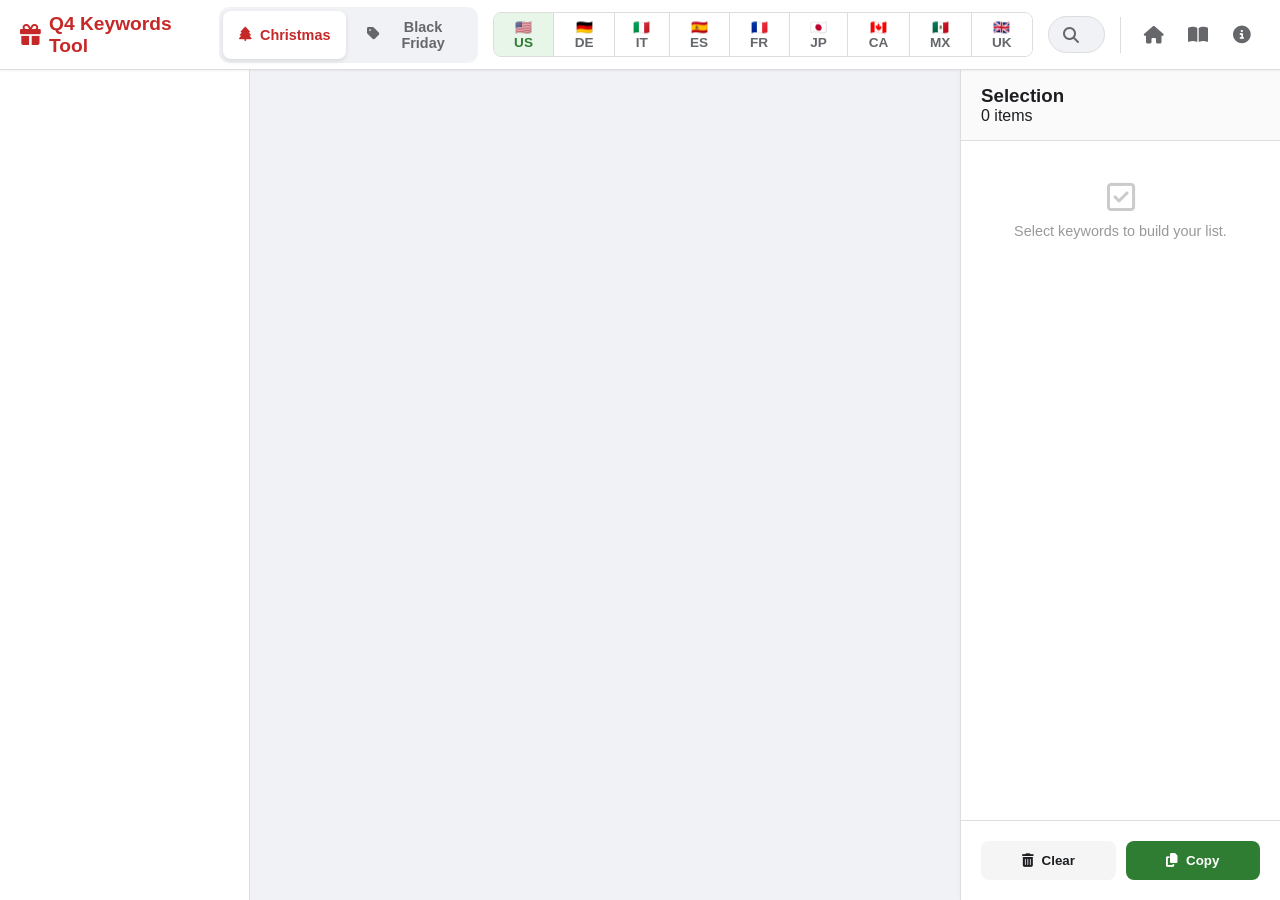
==== index.html @ 813ac572 "Update index.html" ====
<!DOCTYPE html>
<html lang="zh-CN">
<head>
    <meta charset="UTF-8">
    <meta name="viewport" content="width=device-width, initial-scale=1.0">
    <title>Q4 Seasonal Keywords Tool</title>
    <link rel="stylesheet" href="https://cdnjs.cloudflare.com/ajax/libs/font-awesome/6.4.0/css/all.min.css">
    <style>
        :root {
            /* Christmas Theme */
            --primary: #c62828; 
            --secondary: #2e7d32;
            --bg-body: #f0f2f5;
            --bg-white: #ffffff;
            --text-dark: #1c1e21;
            --text-gray: #65676b;
            --border: #ddd;
            --sidebar-width: 250px;
            --selection-width: 320px;
        }

        /* Black Friday Theme */
        body.theme-bfcm {
            --primary: #212121;
            --secondary: #673ab7;
        }

        * { box-sizing: border-box; margin: 0; padding: 0; }

        body {
            font-family: -apple-system, BlinkMacSystemFont, "Segoe UI", Roboto, Helvetica, Arial, sans-serif;
            background-color: var(--bg-body);
            color: var(--text-dark);
            height: 100vh;
            display: flex;
            flex-direction: column;
            overflow: hidden;
            transition: background-color 0.3s;
        }

        /* --- Header --- */
        header {
            background-color: var(--bg-white);
            height: 70px;
            display: flex;
            align-items: center;
            padding: 0 20px;
            border-bottom: 1px solid var(--border);
            flex-shrink: 0;
            z-index: 20;
            gap: 15px;
            box-shadow: 0 1px 3px rgba(0,0,0,0.05);
        }

        /* 1. Brand / Tool Name */
        .brand {
            font-size: 1.2rem;
            font-weight: 800;
            color: var(--primary);
            display: flex;
            align-items: center;
            gap: 8px;
            min-width: 180px;
            text-decoration: none;
        }
        .brand i { font-size: 1.3rem; }

        /* 2. Topic Switcher */
        .topic-switch { display: flex; background: #f0f2f5; padding: 4px; border-radius: 10px; gap: 5px; }
        .topic-btn {
            padding: 8px 16px; border: none; border-radius: 8px; cursor: pointer; font-weight: 700; font-size: 0.9rem;
            background: transparent; color: var(--text-gray); transition: all 0.2s; display: flex; align-items: center; gap: 8px;
        }
        .topic-btn:hover { background: #e4e6eb; }
        .topic-btn.active { background: white; color: var(--text-dark); box-shadow: 0 2px 5px rgba(0,0,0,0.1); }
        .topic-btn.active.xmas { color: #c62828; }
        .topic-btn.active.bfcm { color: #212121; }

        /* 3. Country Switcher */
       .country-switch {
    display: flex;
    border: 1px solid var(--border);
    border-radius: 8px;
    /* overflow: hidden;  <-- 删掉这一行，让提示框能显示出来 */
}

.country-btn {
    padding: 6px 12px;
    border: none;
    cursor: pointer;
    font-weight: 600;
    font-size: 0.85rem;
    background: white;
    color: var(--text-gray);
    border-right: 1px solid var(--border);
    transition: all 0.2s;
    position: relative; /* 确保 z-index 生效 */
}

/* 新增：手动给第一个和最后一个按钮加圆角，替代原来的 overflow: hidden 效果 */
.country-btn:first-child {
    border-top-left-radius: 7px;
    border-bottom-left-radius: 7px;
}

.country-btn:last-child {
    border-right: none;
    border-top-right-radius: 7px;
    border-bottom-right-radius: 7px;
}

.country-btn:hover { background: #f9f9f9; z-index: 1; /* 悬浮时层级提高，防止边框被遮挡 */ }

.country-btn.active {
    background: #e8f5e9;
    color: var(--secondary);
    font-weight: bold;
}


        /* --- 新增：侧边栏总数统计样式 --- */
.sidebar-stats {
    padding: 15px 20px;
    border-bottom: 1px solid var(--border);
    margin-bottom: 10px;
    background: linear-gradient(to right, var(--bg-white), #fafafa);
}

.stats-label {
    font-size: 0.75rem;
    color: var(--text-gray);
    text-transform: uppercase;
    letter-spacing: 1px;
    font-weight: 600;
    margin-bottom: 4px;
}

.stats-number {
    font-size: 1.6rem;
    font-weight: 800;
    color: var(--text-dark); /* 跟随主题变色 */
    display: flex;
    align-items: baseline;
    gap: 8px;
}

.stats-number small {
    font-size: 0.9rem;
    font-weight: 400;
    color: var(--text-gray);
}

        body.theme-bfcm .country-btn.active { background: #ede7f6; }

        /* 4. Search */
        .search-container { flex: 1; max-width: 400px; position: relative; margin-left: auto; }
        .search-input {
            width: 100%; padding: 10px 15px 10px 40px; border-radius: 20px; border: 1px solid var(--border);
            background: #f0f2f5; outline: none; transition: all 0.2s;
        }
        .search-input:focus { background: #fff; border-color: var(--secondary); box-shadow: 0 0 0 2px rgba(0,0,0, 0.05); }
        .search-icon { position: absolute; left: 15px; top: 50%; transform: translateY(-50%); color: var(--text-gray); }

        /* 5. Header Actions Group (Home, Help, About) */
        .header-actions {
            display: flex;
            align-items: center;
            gap: 8px;
            border-left: 1px solid var(--border);
            padding-left: 15px;
        }

        .action-btn {
            background: none; border: none; cursor: pointer; color: var(--text-gray);
            width: 36px; height: 36px; border-radius: 50%;
            display: flex; align-items: center; justify-content: center;
            transition: all 0.2s; text-decoration: none; font-size: 1.1rem;
        }
        .action-btn:hover { background: #f0f2f5; color: var(--text-dark); }
        .action-btn:active { transform: scale(0.95); }

        /* Tooltips for actions */
        .action-btn[title]:hover::after {
            content: attr(title); position: absolute; top: 100%; transform: translateY(5px);
            background: #333; color: #fff; padding: 4px 8px; font-size: 0.75rem;
            border-radius: 4px; white-space: nowrap; z-index: 100;
        }

        /* --- Layout --- */
        .layout { display: flex; flex: 1; overflow: hidden; }

        /* Sidebar */
        .sidebar { width: var(--sidebar-width); background: var(--bg-white); border-right: 1px solid var(--border); overflow-y: auto; flex-shrink: 0; padding: 10px 0; }
        .nav-item { padding: 12px 20px; cursor: pointer; display: flex; align-items: center; justify-content: space-between; color: var(--text-gray); font-size: 0.9rem; border-left: 4px solid transparent; }
        .nav-content { display: flex; align-items: center; gap: 12px; }
        .nav-count { font-size: 0.75rem; background: #eee; padding: 2px 8px; border-radius: 10px; color: #666; }
        .nav-item:hover { background-color: #f5f5f5; color: var(--text-dark); }
        .nav-item.active { background-color: #ffebee; color: #c62828; border-left-color: #c62828; font-weight: 600; }
        .nav-item.active .nav-count { background: #ffcdd2; color: #c62828; }
        body.theme-bfcm .nav-item.active { background-color: #ede7f6; color: #673ab7; border-left-color: #673ab7; }
        body.theme-bfcm .nav-item.active .nav-count { background: #d1c4e9; color: #673ab7; }
        .nav-content i { width: 20px; text-align: center; }

        /* Content */
        .content { flex: 1; overflow-y: auto; padding: 25px; scroll-behavior: smooth; }
        .category-section { margin-bottom: 40px; }
        .category-header { display: flex; justify-content: space-between; align-items: center; margin-bottom: 15px; padding-bottom: 10px; border-bottom: 2px solid #e0e0e0; }
        .category-title { font-size: 1.4rem; color: var(--text-dark); display: flex; align-items: center; gap: 12px; }
        .cat-count-badge { font-size: 0.9rem; color: var(--text-gray); font-weight: normal; }
        .btn-copy-list {
            background-color: white; border: 1px solid var(--border); color: var(--text-dark);
            padding: 6px 12px; border-radius: 6px; cursor: pointer; font-size: 0.85rem;
            display: flex; align-items: center; gap: 6px; transition: all 0.2s;
        }
        .btn-copy-list:hover { background-color: var(--text-dark); color: white; }
        .keywords-grid { display: grid; grid-template-columns: repeat(auto-fill, minmax(260px, 1fr)); gap: 12px; }

        /* Chips */
        .keyword-chip {
            background: white; border: 1px solid var(--border); border-radius: 8px;
            padding: 12px 14px; cursor: pointer; transition: all 0.15s;
            display: flex; align-items: center; justify-content: space-between;
            user-select: none; position: relative; min-height: 50px;
        }
        .keyword-chip:hover { border-color: #999; box-shadow: 0 2px 5px rgba(0,0,0,0.05); transform: translateY(-1px); }
        .keyword-chip.selected { background-color: #e8f5e9; border-color: var(--secondary); }
        body.theme-bfcm .keyword-chip.selected { background-color: #ede7f6; }
        .chip-text-group { display: flex; flex-direction: column; line-height: 1.2; }
        .chip-main { font-size: 0.95rem; color: var(--text-dark); font-weight: 500; }
        .keyword-chip.selected .chip-main { color: var(--secondary); }
        .chip-sub { font-size: 0.75rem; color: #888; margin-top: 2px; }
        .keyword-chip i { font-size: 0.8rem; color: #ccc; flex-shrink: 0; margin-left: 10px;}
        .keyword-chip.selected i { color: var(--secondary); }

        /* Right Panel */
        .selection-panel {
            width: var(--selection-width); background: var(--bg-white); border-left: 1px solid var(--border);
            display: flex; flex-direction: column; z-index: 15; box-shadow: -2px 0 5px rgba(0,0,0,0.02);
            transition: transform 0.3s ease;
        }
        .panel-header { padding: 15px 20px; border-bottom: 1px solid var(--border); background: #fafafa; }
        .selected-list { flex: 1; overflow-y: auto; padding: 10px; list-style: none; }
        .selected-item {
            display: flex; justify-content: space-between; align-items: center;
            padding: 10px 15px; border-bottom: 1px solid #f0f0f0; font-size: 0.9rem;
            animation: fadeIn 0.2s; background: white; margin-bottom: 5px; border-radius: 6px;
        }
        .selected-item:hover { background-color: #f9f9f9; }
        @keyframes fadeIn { from { opacity: 0; transform: translateY(5px); } to { opacity: 1; transform: translateY(0); } }
        .remove-btn { color: #999; cursor: pointer; padding: 5px; }
        .remove-btn:hover { color: var(--primary); }
        .panel-footer { padding: 20px; border-top: 1px solid var(--border); display: flex; gap: 10px; background: white; }
        .btn { flex: 1; padding: 12px; border: none; border-radius: 8px; cursor: pointer; font-weight: 600; display: flex; justify-content: center; align-items: center; gap: 8px; }
        .btn-copy-selected { background-color: var(--secondary); color: white; }
        .btn-copy-selected:hover { opacity: 0.9; }
        .btn-clear { background-color: #f5f5f5; color: var(--text-dark); }
        .btn-clear:hover { background-color: #e0e0e0; }

        /* Modal Styles */
        .modal-overlay {
            position: fixed; top: 0; left: 0; width: 100%; height: 100%;
            background: rgba(0, 0, 0, 0.5); z-index: 3000;
            display: flex; justify-content: center; align-items: center;
            opacity: 0; pointer-events: none; transition: opacity 0.3s;
        }
        .modal-overlay.open { opacity: 1; pointer-events: auto; }
        
        .modal-box {
            background: var(--bg-white); width: 90%; max-width: 450px;
            border-radius: 12px; box-shadow: 0 10px 25px rgba(0,0,0,0.2);
            padding: 25px; transform: translateY(20px); transition: transform 0.3s;
            color: var(--text-dark);
        }
        .modal-overlay.open .modal-box { transform: translateY(0); }

        .modal-header { display: flex; justify-content: space-between; align-items: center; margin-bottom: 20px; border-bottom: 1px solid var(--border); padding-bottom: 15px; }
        .modal-title { font-size: 1.25rem; font-weight: 700; color: var(--primary); display: flex; align-items: center; gap: 10px; }
        .modal-close { background: none; border: none; font-size: 1.5rem; cursor: pointer; color: var(--text-gray); }
        .modal-close:hover { color: var(--text-dark); }
        
        .modal-body h4 { margin-top: 15px; margin-bottom: 8px; color: var(--secondary); font-size: 1rem; }
        .modal-body p { font-size: 0.95rem; color: #555; line-height: 1.5; margin-bottom: 10px; }
        .modal-body ul { padding-left: 20px; font-size: 0.95rem; color: #555; }
        .modal-body li { margin-bottom: 5px; }

        /* Profile in About Modal */
        .author-profile { text-align: center; padding: 10px 0; }
        .author-icon { font-size: 3rem; color: var(--primary); margin-bottom: 10px; }
        .version-badge { background: #eee; padding: 4px 10px; border-radius: 12px; font-size: 0.8rem; color: #666; }

        /* Toast */
        .toast {
            position: fixed; top: 80px; right: 50%; transform: translateX(50%);
            background-color: #323232; color: white; padding: 12px 24px; border-radius: 50px;
            box-shadow: 0 4px 15px rgba(0,0,0,0.2); opacity: 0; transition: opacity 0.3s, transform 0.3s;
            z-index: 2000; pointer-events: none; display: flex; align-items: center; gap: 8px;
        }
        .toast.show { opacity: 1; transform: translateX(50%) translateY(10px); }


        /* 新增：首字母标题样式 */
.letter-header {
    grid-column: 1 / -1; /* 关键：强制占满整行 */
    font-size: 1.2rem;
    font-weight: 700;
    color: var(--text-dark);
    background-color: transparent;
    padding: 20px 0 10px 5px;
    border-bottom: 2px solid var(--border);
    margin-top: 10px;
    display: flex;
    align-items: center;
}

/* 如果是第一个字母，去掉顶部的 margin */
.letter-header:first-child {
    margin-top: 0;
}

        /* --- Tooltip (悬浮提示) 样式 --- */
[data-tooltip] {
    position: relative; /* 建立定位基准 */
}

/* 鼠标悬浮时显示的内容 */
[data-tooltip]:hover::after {
    content: attr(data-tooltip); /* 读取 HTML 中的文字 */
    position: absolute;
    top: 100%; /* 显示在按钮下方 */
    left: 50%;
    transform: translateX(-50%); /* 水平居中 */
    margin-top: 8px; /* 与按钮的间距 */
    
    background-color: #333; /* 深色背景 */
    color: #fff; /* 白色文字 */
    padding: 6px 10px;
    border-radius: 4px;
    font-size: 0.75rem;
    font-weight: normal;
    white-space: nowrap; /* 不换行 */
    z-index: 1000;
    box-shadow: 0 4px 6px rgba(0,0,0,0.15);
    pointer-events: none; /* 防止遮挡鼠标点击 */
    
    /* 简单的淡入动画 */
    opacity: 0;
    animation: tooltipFadeIn 0.2s forwards;
}



@keyframes tooltipFadeIn {
    from { opacity: 0; transform: translateX(-50%) translateY(-5px); }
    to { opacity: 1; transform: translateX(-50%) translateY(0); }
}

        .mobile-bar { display: none; }

        @media (max-width: 900px) {
            .sidebar { width: 70px; }
            .nav-item span, .cat-count-badge { display: none; }
            .nav-item { justify-content: center; padding: 15px 5px; }
            .nav-item i { font-size: 1.4rem; width: auto; }
            .nav-count { position: absolute; top: 5px; right: 5px; font-size: 0.7rem; }
            .nav-item { position: relative; }
        }

        @media (max-width: 768px) {
            .layout { flex-direction: column; position: relative; }
            header { padding: 10px; height: auto; flex-wrap: wrap; gap: 10px; justify-content: space-between; }
            
            /* Mobile Header Order */
            .brand { order: 1; width: auto; font-size: 1.1rem; }
            .header-actions { order: 2; padding-left: 10px; }
            .topic-switch { width: 100%; justify-content: center; order: 3; margin-top: 5px; }
            .country-switch { order: 4; }
            .search-container { order: 5; width: 100%; max-width: none; margin: 0; }
            
            .sidebar { width: 100%; height: auto; display: flex; overflow-x: auto; border-right: none; border-bottom: 1px solid var(--border); padding: 0; order: 2; background: white; }
            .nav-item { flex-shrink: 0; padding: 12px 15px; border-left: none; border-bottom: 3px solid transparent; border-radius: 0; }
            .nav-item.active { border-left: none; border-bottom-color: var(--primary); background: none; }
            
            .content { order: 3; padding: 15px; padding-bottom: 80px; }
            
            .selection-panel {
                position: fixed; bottom: 0; left: 0; width: 100%; height: 70vh; border-left: none; border-top: 1px solid var(--border);
                transform: translateY(110%); box-shadow: 0 -5px 20px rgba(0,0,0,0.15); border-radius: 15px 15px 0 0;
            }
            .selection-panel.open { transform: translateY(0); }

            .mobile-bar {
                display: flex; position: fixed; bottom: 0; left: 0; width: 100%; background: white;
                padding: 12px 20px; border-top: 1px solid #ddd; align-items: center; justify-content: space-between;
                z-index: 30; box-shadow: 0 -2px 10px rgba(0,0,0,0.05);
            }
            .mobile-bar-info { font-weight: bold; color: var(--secondary); }
            .mobile-bar-btn { background: var(--text-dark); color: white; border: none; padding: 8px 20px; border-radius: 20px; font-weight: 600; }
            .mobile-close-btn { display: block !important; }
        }
        @media (min-width: 769px) { .mobile-close-btn { display: none; } }
    </style>
</head>
<body>

    <header>
        <!-- 1. Tool Name (Brand) -->
        <div class="brand">
            <i class="fa-solid fa-gift"></i>
            Q4 Keywords Tool
        </div>

        <!-- 2. Topic Switcher -->
        <div class="topic-switch">
            <button class="topic-btn active xmas" id="btnXmas" onclick="switchTopic('Christmas')" data-tooltip="Switch to Christmas Keywords">
                <i class="fa-solid fa-tree"></i> Christmas
            </button>
            <button class="topic-btn bfcm" id="btnBFCM" onclick="switchTopic('BFCM')" data-tooltip="Switch to Black Friday / Cyber Monday">
                <i class="fa-solid fa-tag"></i> Black Friday
            </button>
        </div>

        
        <!-- 3. Country Switcher -->
        <div class="country-switch">
            <button class="country-btn active" id="btnUS" onclick="switchCountry('US')" data-tooltip="United States (English)">
                🇺🇸 US
            </button>
            <button class="country-btn" id="btnDE" onclick="switchCountry('DE')" data-tooltip="Germany (German + English)">
                🇩🇪 DE
            </button>
           <button class="country-btn" id="btnIT" onclick="switchCountry('IT')" data-tooltip="Italy (Italian + English)">
                🇮🇹 IT
           </button>
           <button class="country-btn" id="btnES" onclick="switchCountry('ES')" data-tooltip="Spain (Spanish + English)">
                🇪🇸 ES
           </button>
            <button class="country-btn" id="btnFR" onclick="switchCountry('FR')" data-tooltip="France (French + English)">
               🇫🇷 FR
           </button>
<button class="country-btn" id="btnJP" onclick="switchCountry('JP')" data-tooltip="Japan (Japanese + English)">
    🇯🇵 JP
</button>
<button class="country-btn" id="btnCA" onclick="switchCountry('CA')" data-tooltip="Canada (English)">
    🇨🇦 CA
</button>
<button class="country-btn" id="btnMX" onclick="switchCountry('MX')" data-tooltip="Mexico (Spanish + English)">
    🇲🇽 MX
</button>
<button class="country-btn" id="btnUK" onclick="switchCountry('UK')" data-tooltip="United Kingdom (English)">
    🇬🇧 UK
</button>
        </div>

        <!-- 4. Search -->
        <div class="search-container">
            <i class="fa-solid fa-magnifying-glass search-icon"></i>
            <input type="text" id="searchInput" class="search-input" placeholder="Search keywords...">
        </div>

        <!-- 5. Right Actions Group -->
        <div class="header-actions">
            <!-- Home Button -->
            <a href="index.html" class="action-btn" title="Back to Home">
                <i class="fa-solid fa-house"></i>
            </a>
            
            <!-- Instructions Button -->
            <button class="action-btn" onclick="openHelpModal()" title="Guide">
                <i class="fa-solid fa-book-open"></i>
            </button>
            
            <!-- Author/About Button -->
            <button class="action-btn" onclick="openAboutModal()" title="About">
                <i class="fa-solid fa-circle-info"></i>
            </button>
        </div>
    </header>

    <div class="layout">
        <!-- Navigation -->
        <nav class="sidebar" id="sidebar"></nav>

        <!-- Content -->
        <main class="content" id="mainContent"></main>

        <!-- Selection Panel -->
        <aside class="selection-panel" id="selectionPanel">
            <div class="panel-header">
                <div style="display:flex; justify-content:space-between; align-items:center;">
                    <h3>Selection</h3>
                    <button class="mobile-close-btn" onclick="toggleMobilePanel()" style="background:none; border:none; font-size:1.2rem; cursor:pointer; color:#666;">
                        <i class="fa-solid fa-times"></i>
                    </button>
                </div>
                <p id="selectionCount">0 items</p>
            </div>
            <ul class="selected-list" id="selectedList">
                <li style="padding:30px 20px; text-align:center; color:#999; font-size:0.9rem;">
                    <i class="fa-regular fa-square-check" style="font-size:2rem; margin-bottom:10px; opacity:0.5;"></i><br>
                    Select keywords to build your list.
                </li>
            </ul>
            <div class="panel-footer">
                <button class="btn btn-clear" onclick="clearSelection()">
                    <i class="fa-solid fa-trash-can"></i> Clear
                </button>
                <button class="btn btn-copy-selected" onclick="copySelection()">
                    <i class="fa-solid fa-copy"></i> Copy
                </button>
            </div>
        </aside>
    </div>

    <!-- Mobile Bottom Bar -->
    <div class="mobile-bar" id="mobileBar">
        <div class="mobile-bar-info" id="mobileCount">0 selected</div>
        <button class="mobile-bar-btn" onclick="toggleMobilePanel()">View List</button>
    </div>

    <!-- MODAL 1: Help / Instructions -->
    <div id="helpModal" class="modal-overlay" onclick="closeModal(event, 'helpModal')">
        <div class="modal-box">
            <div class="modal-header">
                <div class="modal-title"><i class="fa-solid fa-book-open"></i> Usage Guide</div>
                <button class="modal-close" onclick="closeModal(event, 'helpModal', true)">
                    <i class="fa-solid fa-xmark"></i>
                </button>
            </div>
            <div class="modal-body">
                <h4>1. Switch Context</h4>
                <p>Use the toggle in the header to switch between <strong>Christmas</strong> and <strong>Black Friday</strong> keywords, as well as <strong>US</strong> and <strong>DE</strong> markets.</p>
                
                <h4>2. Select Keywords</h4>
                <p>Click keywords to add them to your cart. Click again to remove.</p>
                
                <h4>3. Copying Data</h4>
                <ul>
                    <li><strong>Copy List:</strong> Copies all keywords visible in the current category view.</li>
                    <li><strong>Copy Selection:</strong> Copies specific keywords you have selected manually.</li>
                </ul>

                <h4>4. German Mode (DE)</h4>
                <p>In DE mode, keywords show the German term (Bold) and English translation (Gray). Copy actions will only copy the German term.</p>
            </div>
        </div>
    </div>

    <!-- MODAL 2: About / Author -->
    <div id="aboutModal" class="modal-overlay" onclick="closeModal(event, 'aboutModal')">
        <div class="modal-box">
            <div class="modal-header">
                <div class="modal-title"><i class="fa-solid fa-circle-info"></i> About</div>
                <button class="modal-close" onclick="closeModal(event, 'aboutModal', true)">
                    <i class="fa-solid fa-xmark"></i>
                </button>
            </div>
            <div class="modal-body">
                <div class="author-profile">
                    <div class="author-icon"><i class="fa-solid fa-user-astronaut"></i></div>
                    <h3>Amazon Ops Team</h3>
                    <p style="color:#777; margin-bottom:15px;">Tools & Development</p>
                    <span class="version-badge">Version 2.5.0</span>
                </div>
                
                <h4 style="margin-top:20px;">Purpose</h4>
                <p>This tool aggregates high-traffic keywords for Q4 seasonal events to streamline the listing optimization process.</p>
                
                <h4>Contact</h4>
                <p>For updates or keyword additions, please contact the internal operations manager.</p>
            </div>
        </div>
    </div>

    <!-- Toast -->
    <div id="toast" class="toast">
        <i class="fa-solid fa-check-circle" style="color:#4caf50"></i>
        <span id="toastMsg">Copied!</span>
    </div>

    <script>
        // --- ICONS MAPPING ---
        const categoryIcons = {
            "Home": "fa-house-chimney", "Apparel": "fa-shirt", "Furniture": "fa-couch",
            "Tools": "fa-screwdriver-wrench", "Home Improvement": "fa-hammer", "Kitchen": "fa-utensils",
            "Toys": "fa-gamepad", "Shoes": "fa-shoe-prints", "Beauty": "fa-wand-magic-sparkles",
            "Office Products": "fa-paperclip", "Health & Personal Care": "fa-heart-pulse",
            "Camera": "fa-camera", "Jewelry": "fa-gem", "Luggage": "fa-suitcase",
            "Sports": "fa-basketball", "Lawn and Garden": "fa-leaf", "Pet Products": "fa-paw",
            "Electronics": "fa-plug", "Wireless": "fa-wifi",
            "Universal (BFCM)": "fa-bolt", "Cyber Monday": "fa-computer-mouse"
        };

        // --- DATASETS (Same as before) ---
        const christmasData = {
            "US": {
                "Home": ["christmas tree", "christmas decorations", "christmas ornaments", "christmas decor", "grinch christmas decorations", "christmas stockings", "christmas garland"],
                "Apparel": ["christmas pajamas", "ugly christmas sweaters for women 2024", "family christmas pajamas matching sets", "christmas sweater", "christmas sweaters for women 2024", "christmas dresses for women", "ugly christmas sweaters for men 2024", "matching christmas pajamas", "ugly christmas sweater", "christmas shirts for women", "christmas pajamas for women", "christmas pajamas for family", "christmas dress", "christmas sweatshirts for women", "matching family christmas pajamas", "christmas sweatshirt", "christmas sweaters for women", "christmas pjs", "christmas shirts", "christmas socks", "funny christmas sweater", "christmas gifts for men", "ugly christmas sweatshirt", "christmas sweater men"],
                "Furniture": ["christmas decorations", "christmas door mat"],
                "Tools": ["christmas gifts for men", "christmas gifts", "mens christmas gifts", "dad christmas gifts"],
                "Home Improvement": ["christmas lights", "christmas decorations", "christmas lights outdoor", "outdoor christmas decorations", "outdoor christmas lights", "christmas tree lights", "christmas decorations outside", "christmas decorations indoor", "solar christmas lights", "battery operated christmas lights", "outdoor christmas lights for house", "christmas outdoor decorations", "led christmas lights", "christmas lights indoor", "christmas decor", "solar christmas lights outdoor waterproof decorations", "christmas decorations outdoor", "christmas projector lights outdoor", "white christmas lights", "twinkle lights for christmas tree", "christmas lights outdoor decorations", "permanent christmas lights", "led christmas lights outdoor waterproof", "outdoor christmas decorations 2024", "christmas lights for tree", "outside christmas decorations", "solar christmas decorations", "christmas tree decorations", "christmas tree", "christmas tree lights indoor", "christmas", "c9 christmas lights outdoor"],
                "Kitchen": ["christmas wrapping paper", "christmas gift bags", "wrapping paper christmas rolls", "christmas mugs", "christmas cookie cutters", "christmas gifts", "christmas gifts for women", "christmas wrapping paper rolls", "teacher christmas gifts", "christmas mug", "christmas plates", "christmas bags", "christmas bags for gifts", "christmas napkins", "christmas paper plates"],
                "Toys": ["kids christmas gifts", "lego christmas", "nightmare before christmas", "christmas gifts for kids", "christmas puzzle", "christmas hat"],
                "Shoes": ["christmas slippers"],
                "Beauty": ["christmas gifts for women"],
                "Office Products": ["christmas cards", "christmas cards with envelopes", "christmas cards boxed with envelopes clearance sale", "christmas gift tags", "christmas card", "christmas cards boxed with envelopes", "christmas wrapping paper", "funny christmas cards"],
                "Health & Personal Care": ["christmas gifts for women"],
                "Camera": ["christmas backdrop", "christmas backdrops for photography 10x12", "christmas photo backdrop", "christmas backdrops for photography", "christmas backdrops", "christmas backdrop 10x10", "garage door christmas decorations", "kids christmas gifts"],
                "Jewelry": ["christmas earrings", "christmas earrings for women", "christmas gifts for women", "christmas jewelry for women", "boyfriend christmas gifts", "teen girl christmas gifts 2024", "christmas necklace", "nightmare before christmas"],
                "Luggage": ["christmas gifts for women"],
                "Sports": ["christmas games", "kids christmas gifts", "christmas gifts for men"],
                "Lawn and Garden": ["christmas decorations", "outdoor christmas decorations", "christmas decorations outside", "christmas inflatable outdoor decoration", "christmas inflatables", "inflatable christmas decorations outdoor", "christmas decorations indoor", "christmas outdoor decorations", "grinch christmas decorations", "outdoor christmas decorations 2024", "christmas decorations outdoor", "christmas blow ups", "outside christmas decorations", "christmas decor", "christmas garden flag", "christmas inflatable", "garage door christmas decorations", "blow up christmas decorations outdoor", "christmas inflatables clearance", "christmas lights", "outdoor christmas tree", "christmas yard decorations outdoor", "outdoor christmas decor", "christmas door decorations", "christmas blow ups on clearance", "solar christmas decorations", "christmas lights outdoor", "merry christmas banner", "christmas flag", "christmas yard decorations", "gingerbread christmas decorations", "christmas decorations clearance", "christmas outdoor inflatables", "grinch christmas decorations outdoor", "christmas blow ups outdoor", "grinch inflatable christmas", "solar christmas lights", "snowman christmas decorations", "merry christmas sign", "christmas door cover", "christmas tree", "christmas gifts for women", "battery operated christmas lights", "christmas garage door cover", "christmas", "inflatable christmas tree", "christmas inflatables clearance sale", "christmas decorations outdoor yard", "outdoor christmas inflatables", "reindeer christmas decor", "grinch outdoor christmas decorations", "christmas porch decorations", "christmas outdoor decorations yard", "christmas gifts for mom", "christmas banner", "solar christmas lights outdoor waterproof decorations", "christmas flags for outside 28x40", "christmas wall decor", "christmas outdoor decor", "christmas lawn decorations", "candy cane christmas decorations", "grandma christmas gifts", "christmas cactus plants live", "outdoor christmas trees for yard", "inflatable christmas ornaments", "inflatable christmas decorations", "the grinch christmas decor", "christmas blow up", "merry christmas light up sign", "inflatable christmas", "mom christmas gifts", "porch christmas decorations", "christmas garage door decorations", "christmas gifts", "pink christmas decorations", "snowman outdoor christmas decorations", "whoville christmas decorations", "outdoor christmas lights", "outdoor christmas decorations yard", "christmas tree lights", "christmas yard decor", "christmas door mat", "christmas decorations indoor home decor", "nightmare before christmas decorations", "christmas tree fence", "christmas yard stakes", "christmas cactus", "christmas decorations outside inflatable", "christmas wreaths for front door", "christmas lights outdoor decorations", "christmas flags", "christmas deers for outdoors", "christmas party decorations", "christmas decor outdoor", "nightmare before christmas inflatable", "giant christmas inflatables", "blow up christmas decorations", "christmas garden flags", "christmas yard flag", "christmas window decorations", "front door christmas decorations", "nightmare before christmas halloween decorations", "outside christmas decorations for yard clearance", "disney christmas decorations", "spiral christmas tree outdoor", "indoor christmas decorations", "grinch christmas tree", "large outdoor christmas decorations", "christmas banners for outside", "disney christmas inflatables", "disney christmas inflatables", "nightmare before christmas", "vintage christmas decor", "front porch christmas decorations", "christmas outside decorations", "christmas yard inflatables", "snoopy christmas decorations", "christmas signs", "rudolph outdoor christmas decorations", "farmhouse christmas decor", "christmas wreath", "outdoor christmas decorations for porch", "christmas flags 28 x 40 double sided", "christmas table decor", "lighted outdoor christmas decorations", "funny christmas inflatables", "christmas blowups", "outdoor inflatable christmas decorations", "grandparents christmas gifts", "christmas lawn decorations for outdoors", "christmas yard signs", "christmas vacation decorations", "christmas reindeer for outside"],
                "Pet Products": ["dog christmas sweater", "dog christmas gifts", "christmas outfit", "christmas dog toys", "christmas dog collar", "dog christmas pajamas", "dog christmas bandana", "dog christmas", "dog toys christmas", "christmas dog bandanas", "christmas dog sweater", "christmas dog treats", "dog christmas collar", "christmas dog clothes", "dog christmas toys", "christmas bandanas for dogs", "cat christmas sweater", "cat christmas gifts", "christmas cat toys", "christmas cat collar", "christmas dog toy", "cat christmas collar", "dog christmas dress", "christmas gifts for dogs", "christmas collars for dogs", "cat christmas tree", "cat christmas outfit", "dog bandanas christmas", "dog treats christmas"]
            },
            "DE": {
                 "Home": [{t: "weihnachtsdeko", e: "Christmas decoration"}, {t: "weihnachtsbaum", e: "Christmas tree"}, {t: "weihnachtskugeln", e: "Christmas balls"}, {t: "lichterkette weihnachtsbaum", e: "christmas tree lights"}, {t: "weihnachtsbeleuchtung außen", e: "outdoor Christmas lights"}, {t: "weihnachtsdeko innen", e: "Christmas decorations inside"}, {t: "weihnachtsgeschenke", e: "Christmas gifts"}, {t: "weihnachtsdeko aussen", e: "Christmas decorations outside"}, {t: "künstlicher weihnachtsbaum", e: "artificial Christmas tree"}, {t: "christbaumschmuck", e: "Christmas tree decorations"}, {t: "villeroy & boch weihnachten", e: "villeroy & boch christmas"}, {t: "weihnachtsbaumschmuck", e: "Christmas tree decorations"}, {t: "weihnachtsbaum künstlich", e: "artificial Christmas tree"}, {t: "tischläufer weihnachten", e: "table runner Christmas"}, {t: "weihnachtsgeschenke für frauen", e: "Christmas gifts for women"}, {t: "fensterbilder weihnachten", e: "Christmas window pictures"}, {t: "christbaumkugeln", e: "Christmas tree balls"}, {t: "weihnachtsbeleuchtung", e: "christmas lights"}, {t: "tannenbaum künstlich", e: "artificial Christmas tree"}, {t: "weihnachtsbaum lichterkette", e: "christmas tree fairy lights"}, {t: "weihnachtsbaum mit beleuchtung", e: "Christmas tree with lighting"}, {t: "weihnachtsdeko fenster", e: "Christmas decoration window"}, {t: "weihnachtsbaum deko", e: "christmas tree decoration"}, {t: "weihnachtstasse", e: "Christmas cup"}, {t: "weihnachtsbeleuchtung fenster", e: "Christmas lights window"}, {t: "weihnachtsgeschirr", e: "Christmas crockery"}, {t: "tischdecke weihnachten", e: "tablecloth Christmas"}, {t: "christmas tree", e: "Christmas tree"}, {t: "weihnachtsbaumspitze", e: "christmas tree topper"}, {t: "fensterdeko weihnachten", e: "christmas window decoration"}, {t: "ausstechformen weihnachten", e: "Christmas cookie cutters"}, {t: "diamond painting weihnachten", e: "Diamond painting Christmas"}, {t: "weihnachtskugeln kunststoff", e: "Christmas balls plastic"}, {t: "deko weihnachten", e: "christmas decoration"}],
                "Apparel": [{t: "weihnachtspullover damen", e: "christmas sweater women"}, {t: "weihnachtspullover herren", e: "christmas sweater men"}, {t: "weihnachtspullover", e: "Christmas sweater"}, {t: "weihnachtskleid damen", e: "women's Christmas dress"}, {t: "unterhosen herren", e: "christmas socks"}, {t: "weihnachtssocken", e: "ugly christmas sweater"}, {t: "weihnachtsgeschenke", e: "Christmas gifts"}, {t: "weihnachtskleid", e: "christmas dress"}, {t: "weihnachtspulli damen", e: "women's Christmas sweater"}, {t: "christmas sweater", e: "christmas sweater"}, {t: "weihnachtshemd herren", e: "christmas shirt men"}, {t: "weihnachtspullover kinder", e: "Christmas sweater children"}, {t: "weihnachtspullover familie set", e: "Christmas sweater family set"}, {t: "kleid weihnachten damen", e: "christmas dress women"}, {t: "weihnachtsdeko", e: "christmas decorations"}, {t: "ugly christmas sweater herren", e: "ugly christmas sweater men"}, {t: "weihnachtspulli", e: "Christmas sweater"}, {t: "weihnachten", e: "christmas"}, {t: "weihnachtsoutfit damen", e: "women's Christmas outfit"}],
                "Furniture": [{t: "weihnachtsdeko", e: "Christmas decoration"}, {t: "weihnachtskugeln", e: "Christmas balls"}, {t: "weihnachtsbaum", e: "Christmas tree"}, {t: "christbaumschmuck", e: "Christmas tree decorations"}, {t: "wichtel zubehör weihnachten", e: "Christmas elf accessories"}, {t: "weihnachtsbaumschmuck", e: "Christmas tree decorations"}, {t: "weihnachtsbaumständer", e: "Christmas tree stand"}, {t: "weihnachtsdeko innen", e: "indoor Christmas decorations"}, {t: "christbaumständer", e: "Christmas tree stand"}, {t: "christbaumkugeln", e: "Christmas tree balls"}, {t: "lametta weihnachtsbaum", e: "tinsel Christmas tree"}],
                "Tools": [{t: "weihnachtsgeschenke", e: "christmas presents"}],
                "Home Improvement": [{t: "weihnachtsdeko", e: "christmas decoration"}],
                "Kitchen": [{t: "weihnachtsdeko", e: "christmas decoration"}, {t: "weihnachtsgirlande", e: "christmas garland"}, {t: "girlande weihnachten", e: "christmas garland"}, {t: "weihnachtsgirlande mit beleuchtung", e: "christmas garland with lighting"}, {t: "weihnachtsgeschenke", e: "christmas gifts"}],
                "Toys": [{t: "puzzle ab 2", e: "lego Christmas"}, {t: "weihnachtsmütze", e: "christmas hat"}],
                "Beauty": [{t: "weihnachtsgeschenke für frauen", e: "christmas gifts for women"}, {t: "weihnachtsgeschenke", e: "christmas gifts"}],
                "Office Products": [{t: "weihnachtskarten", e: "christmas cards"}, {t: "weihnachtskalender", e: "christmas calendar"}, {t: "weihnachtskarten mit umschlag set", e: "christmas cards with envelope set"}, {t: "weihnachtskarte", e: "Christmas card"}, {t: "servietten weihnachten", e: "napkins christmas"}, {t: "weihnachtsservietten", e: "christmas napkins"}, {t: "geschenkanhänger weihnachten", e: "christmas gift tags"}, {t: "geschenkpapier weihnachten", e: "gift wrap Christmas"}, {t: "weihnachtskalender kinder", e: "children's Christmas calendar"}, {t: "silikonform weihnachten", e: "silicone mold christmas"}, {t: "weihnachtsgeschenke", e: "christmas gifts"}, {t: "stanzschablonen weihnachten", e: "cutting templates christmas"}, {t: "weihnachtskalender zum befüllen", e: "Christmas calendar to fill"}, {t: "geschenkband weihnachten", e: "gift ribbon Christmas"}, {t: "weihnachtskarten set", e: "Christmas card set"}, {t: "weihnachtskalender männer", e: "Christmas calendar men"}, {t: "weihnachtskalender frauen", e: "Christmas calendar women"}, {t: "briefpapier weihnachten", e: "stationery Christmas"}, {t: "geldgeschenk weihnachten", e: "money gift christmas"}, {t: "schleifenband weihnachten", e: "ribbon christmas"}, {t: "geschenktüten weihnachten", e: "christmas gift bags"}, {t: "silikonformen gießformen weihnachten", e: "silicone molds Christmas molds"}, {t: "briefumschläge weihnachten", e: "Christmas envelopes"}, {t: "weihnachtsdeko", e: "Christmas decorations"}, {t: "gießform weihnachten", e: "christmas mold"}, {t: "weihnachtskalender 2024", e: "christmas calendar 2024"}, {t: "pop up karte weihnachten", e: "pop up card christmas"}, {t: "aufkleber weihnachten", e: "stickers christmas"}, {t: "weihnachten", e: "christmas"}, {t: "weihnachtsbriefpapier", e: "Christmas stationery"}, {t: "weihnachtskarten lustig", e: "funny Christmas cards"}, {t: "weihnachtskalender mädchen", e: "girls Christmas calendar"}],
                "Health & Personal Care": [{t: "geschenkpapier weihnachten", e: "christmas wrapping paper"}, {t: "geschenktüten weihnachten", e: "christmas gift bags"}, {t: "weihnachtstüten", e: "christmas bags"}, {t: "weihnachtsgeschenke", e: "Christmas presents"}, {t: "geschenkbox weihnachten", e: "gift box Christmas"}, {t: "papiertüten weihnachten", e: "paper bags Christmas"}, {t: "weihnachtsgeschenkpapier", e: "Christmas wrapping paper"}, {t: "weihnachtstüten zum befüllen", e: "Christmas bags to fill"}, {t: "geschenkpapier weihnachten kinder", e: "christmas wrapping paper children"}, {t: "geschenkverpackung weihnachten", e: "gift wrapping christmas"}, {t: "kekstüten weihnachten", e: "Christmas cookie bags"}, {t: "weihnachtspapier", e: "christmas paper"}, {t: "weihnachtspapier geschenkpapier", e: "Christmas paper wrapping paper"}, {t: "weihnachtsgeschenke für frauen", e: "Christmas gifts for women"}, {t: "geschenkpapier weihnachten rolle", e: "Christmas wrapping paper roll"}, {t: "geldgeschenk weihnachten", e: "Christmas cash gift"}, {t: "geschenktüten weihnachten groß", e: "large Christmas gift bags"}, {t: "weihnachtstüten klein", e: "small Christmas bags"}, {t: "weihnachtstüten groß", e: "large Christmas bags"}, {t: "geschenktüte weihnachten", e: "gift bag for Christmas"}],
                "Camera": [{t: "weihnachtsgeschenke für kinder", e: "christmas gifts for children"}, {t: "weihnachtsgeschenke", e: "christmas gifts"}, {t: "fotohintergrund weihnachten", e: "photo background christmas"}, {t: "weihnachtsgeschenke für mädchen", e: "christmas gifts for girls"}, {t: "kinder weihnachtsgeschenke", e: "children's Christmas gifts"}],
                "Jewelry": [{t: "weihnachtsgeschenke", e: "christmas gifts"}, {t: "weihnachtsgeschenke für frauen", e: "Christmas gifts for women"}, {t: "ohrringe weihnachten", e: "Earrings Christmas"}, {t: "weihnachtsohrringe", e: "Christmas earrings"}, {t: "weihnachtsohrringe damen", e: "Christmas earrings women"}, {t: "weihnachts ohrringe", e: "Christmas earrings"}, {t: "weihnachtsschmuck damen", e: "Christmas decorations women"}, {t: "weihnachtsgeschenke für männer", e: "christmas gifts for men"}, {t: "pandora charms weihnachten", e: "pandora charms christmas"}, {t: "weihnachtsohrringe silber 925", e: "christmas earrings silver 925"}, {t: "weihnachtsdeko", e: "Christmas decoration"}, {t: "weihnachtsgeschenke für mama", e: "christmas gifts for mom"}, {t: "weihnachten", e: "christmas"}, {t: "ohrringe weihnachten 925 silber", e: "earrings Christmas 925 silver"}, {t: "ohrstecker weihnachten", e: "stud earrings Christmas"}, {t: "geschenke für frauen weihnachten", e: "gifts for women christmas"}, {t: "mama weihnachtsgeschenk", e: "mum Christmas present"}, {t: "brosche weihnachten", e: "Brooch Christmas"}, {t: "weihnachtsbrosche", e: "christmas brooch"}, {t: "weihnachtsgeschenke für freundin", e: "Christmas gifts for girlfriend"}],
                "Luggage": [{t: "weihnachtsgeschenke", e: "christmas gifts"}, {t: "weihnachtsgeschenke für männer", e: "Christmas gifts for men"}],
                "Sports": [{t: "weihnachtsgeschenke", e: "Christmas gifts"}, {t: "weihnachtsgeschenke für männer", e: "christmas gifts for men"}],
                "Electronics": [{t: "fotohintergrund weihnachten", e: "photo background christmas"}],
                "Lawn and Garden": [{t: "weihnachtsdeko", e: "Christmas decoration"}, {t: "weihnachtsdeko aussen", e: "outdoor Christmas decoration"}, {t: "weihnachtsbeleuchtung außen", e: "outdoor Christmas lights"}, {t: "weihnachtsgeschenke", e: "Christmas gifts"}, {t: "aufblasbare weihnachtsdeko", e: "inflatable Christmas decoration"}, {t: "weihnachtsdeko innen", e: "indoor Christmas decorations"}, {t: "christbaumständer", e: "Christmas tree stand"}, {t: "weihnachtsbaumständer", e: "Christmas tree stand"}, {t: "weihnachtsdeko outdoor", e: "Outdoor Christmas decoration"}, {t: "weihnachtsbeleuchtung", e: "Christmas lights"}, {t: "weihnachtsdeko amerikanisch", e: "American Christmas decoration"}, {t: "weihnachtsgeschenke für männer", e: "Christmas gifts for men"}, {t: "weihnachtsdeko aussen figuren", e: "outdoor Christmas decoration figures"}, {t: "weihnachtsbeleuchtung außen figuren", e: "outdoor Christmas lighting figures"}, {t: "weihnachtsdeko außen", e: "outdoor Christmas decorations"}, {t: "deko weihnachten", e: "christmas decoration"}, {t: "weihnachtsbaum", e: "Christmas tree"}, {t: "weihnachtsdekorationen", e: "Christmas decorations"}, {t: "weihnachtsgeschenke kleinigkeiten", e: "Christmas gifts little things"}, {t: "weihnachtsdeko aufblasbar", e: "inflatable Christmas decoration"}, {t: "weihnachtsfiguren außen", e: "outdoor Christmas figures"}, {t: "weihnachtsdeko draußen", e: "outdoor Christmas decorations"}, {t: "weihnachtsdeko sale", e: "Christmas decoration sale"}, {t: "fensterbeleuchtung weihnachten", e: "window lighting Christmas"}, {t: "aufblasbare weihnachtskugeln", e: "inflatable Christmas balls"}, {t: "weihnachtsbeleuchtung fenster", e: "Christmas lights window"}, {t: "weihnachtsdeko fenster", e: "Christmas decoration window"}, {t: "outdoor weihnachtsdeko", e: "outdoor Christmas decoration"}, {t: "weihnachtsdorf mit beleuchtung", e: "Christmas village with lighting"}, {t: "weihnachtsdeko figuren", e: "Christmas decoration figures"}, {t: "weihnachtspyramide", e: "Christmas pyramid"}, {t: "weihnachtsdeko garten", e: "Christmas decoration garden"}, {t: "konstsmide weihnachten", e: "konstsmide christmas"}, {t: "weihnachtsfiguren beleuchtet aussen", e: "christmas figures illuminated outside"}, {t: "rentier deko weihnachten", e: "reindeer decoration christmas"}, {t: "xxl weihnachtsdeko", e: "xxl Christmas decorations"}, {t: "außenbeleuchtung weihnachten", e: "outdoor lighting Christmas"}, {t: "weihnachten", e: "Christmas"}, {t: "weinachtsdekorationen draußen", e: "Christmas decorations outside"}, {t: "weihnachtsdorf", e: "Christmas village"}, {t: "weihnachten deko draußen", e: "Christmas decoration outside"}, {t: "deko weihnachten outdoor", e: "outdoor Christmas decoration"}, {t: "kleine weihnachtsgeschenke", e: "small Christmas presents"}, {t: "weihnachtsfiguren", e: "Christmas figures"}, {t: "gartenstecker weihnachten", e: "Garden stakes Christmas"}, {t: "led weihnachtsdeko", e: "LED Christmas decorations"}, {t: "fensterdeko weihnachten beleuchtet", e: "window decoration Christmas illuminated"}, {t: "weihnachtsdeko fenster beleuchtet", e: "Christmas decoration window illuminated"}],
                "Pet Products": [{t: "hundespielzeug weihnachten", e: "dog Christmas toy"}, {t: "hund weihnachten", e: "dog christmas"}, {t: "hundekostüm weihnachten", e: "dog costume for Christmas"}, {t: "hunde weihnachtskostüm", e: "dog Christmas costume"}, {t: "weihnachtskostüm hund", e: "christmas costume dog"}, {t: "hundepullover weihnachten", e: "dog sweater Christmas"}, {t: "weihnachtspullover hund", e: "christmas sweater for dogs"}, {t: "weihnachten hund", e: "christmas dog"}, {t: "weihnachtsgeschenk hund", e: "christmas gift dog"}, {t: "hund weihnachtskostüm", e: "dog Christmas costume"}, {t: "hundehalsduch weihnachten", e: "christmas dog scarf"}, {t: "hunde weihnachten", e: "christmas dogs"}, {t: "hunde weihnachtspullover", e: "christmas sweater for dogs"}, {t: "katzen weihnachtskostüm", e: "christmas costume for cats"}, {t: "hunde weihnachtsgeschenk", e: "christmas dog gift"}, {t: "katzenspielzeug weihnachten", e: "christmas cat toy"}, {t: "weihnachtsmütze hund", e: "Christmas hat dog"}, {t: "weihnachtsgeschenke für hunde", e: "Christmas gifts for dogs"}, {t: "hundeleckerli weihnachten", e: "dog treats for Christmas"}, {t: "hundehalsband weihnachten", e: "dog collar Christmas"}]
            },
          "IT": {
                "Home": [
                    {t: "albero di natale", e: "christmas tree"}, {t: "luci natale esterno", e: "outdoor christmas lights"}, {t: "palline di natale", e: "christmas balls"}, {t: "decorazioni natalizie", e: "christmas decorations"}, {t: "albero di natale con luci incorporate", e: "christmas tree with built-in lights"}, {t: "luci albero di natale", e: "christmas tree lights"}, {t: "albero di natale 180 cm", e: "christmas tree 180 cm"}, {t: "albero di natale 210 cm", e: "christmas tree 210 cm"}, {t: "regali natale 2024 offerte", e: "christmas gifts 2024 offers"}, {t: "addobbi natalizi", e: "christmas decorations"}, {t: "addobbi natalizi per la casa", e: "christmas decorations for the home"}, {t: "ghirlanda natalizia per porta", e: "christmas wreath for door"}, {t: "tovaglia natalizia", e: "tablecloth christmas"}, {t: "luci di natale da esterno", e: "outdoor christmas lights"}, {t: "puntale albero natale", e: "christmas tree topper"}, {t: "casette natalizie", e: "christmas houses"}, {t: "candele natalizie", e: "christmas candles"}, {t: "albero di natale piccolo", e: "small christmas tree"}, {t: "decorazioni natalizie per la casa", e: "christmas decorations for the home"}, {t: "albero di natale slim", e: "slim christmas tree"}, {t: "presepe", e: "nativity scene"}, {t: "schiaccianoci natale", e: "christmas nutcracker"}, {t: "luci natale", e: "christmas lights"}, {t: "proiettore natale esterno", e: "outdoor christmas projector"}, {t: "ghirlanda natalizia", e: "christmas garland"}, {t: "addobbi albero di natale", e: "tree decorations christmas"}, {t: "presepe natalizio", e: "christmas nativity scene"}, {t: "idee regalo natale 2024", e: "christmas gift ideas 2024"}, {t: "regali natale", e: "christmas gifts"}, {t: "natale", e: "christmas"}, {t: "palline di natale personalizzate", e: "personalized christmas balls"}, {t: "runner natalizio", e: "christmas runner"}, {t: "base albero di natale", e: "christmas tree base"}, {t: "albero di natale 150 cm", e: "150 cm christmas tree"}, {t: "cuscini natalizi", e: "christmas pillows"}, {t: "copri base albero natale", e: "christmas tree base cover"}, {t: "luci natale esterno cascata", e: "christmas lights outdoor waterfall"}, {t: "albero di natale innevato", e: "snow covered christmas tree"}, {t: "luci natale esterno solari", e: "solar outdoor christmas lights"}, {t: "albero natale", e: "christmas tree"}, {t: "vetrofanie natalizie", e: "christmas window stickers"}, {t: "yankee candle natale", e: "yankee candle christmas"}, {t: "decorazioni natalizie per esterno", e: "outdoor christmas decorations"}, {t: "palline di natale bianche", e: "white christmas balls"}, {t: "copripiumino matrimoniale natalizio", e: "double christmas duvet cover"}, {t: "luci di natale", e: "christmas lights"}, {t: "piatti natalizi", e: "christmas plates"}, {t: "tenda luminosa natale", e: "lighted christmas curtain"}, {t: "luci natalizie da esterno", e: "outdoor christmas lights"}, {t: "runner natalizio da tavolo", e: "christmas table runner"}, {t: "thun natale", e: "thun christmas"}, {t: "adesivi natalizi per finestre", e: "christmas stickers for windows"}, {t: "regalo natale donna", e: "women's christmas gift"}, {t: "palline di natale rosse", e: "red christmas balls"}, {t: "alberi di natale in offerta", e: "christmas trees on offer"}, {t: "tappeto albero di natale", e: "christmas tree rug"}, {t: "addobbi natalizi da esterno", e: "outdoor christmas decorations"}, {t: "addobbi natalizi per albero", e: "christmas tree decorations"}, {t: "tovaglia natalizia 12 posti", e: "12 - seater christmas tablecloth"}, {t: "alberi di natale", e: "christmas trees"}, {t: "luci natale interno", e: "indoor christmas lights"}, {t: "gonna albero di natale", e: "christmas tree skirt"}, {t: "villeroy e boch natale", e: "villeroy and boch christmas"}, {t: "tronco per albero di natale", e: "trunk for christmas tree"}, {t: "albero di natale pieghevole", e: "folding christmas tree"}, {t: "natale decorazioni", e: "christmas decorations"}, {t: "fiori per albero di natale", e: "flowers for christmas tree"}, {t: "plaid natalizio", e: "christmas plaid"}, {t: "villaggio natalizio", e: "christmas village"}, {t: "palline natale", e: "christmas balls"}, {t: "albero di natale retrattile con telecomando", e: "retractable christmas tree with remote control"}, {t: "regali natale donna", e: "women's christmas gifts"}, {t: "carillon natalizio", e: "christmas music box"}, {t: "decorazioni natale", e: "christmas decorations"}, {t: "tazze natalizie", e: "christmas cups"}, {t: "stella albero di natale", e: "christmas tree star"}, {t: "candele profumate natalizie", e: "christmas scented candles"}, {t: "coprischienale natalizio", e: "christmas chair cover"}, {t: "tovagliette natalizie", e: "christmas placemats"}, {t: "tenda luminosa natale esterno", e: "outdoor christmas light curtain"}, {t: "luci natale esterno batteria", e: "battery operated christmas lights"}, {t: "gnomi natalizi", e: "christmas gnomes"}, {t: "sottopiatti natalizi", e: "christmas placemats"}, {t: "albero natale con luci incorporate", e: "christmas tree with built-in lights"}, {t: "renna di natale luminosa", e: "luminous christmas reindeer"}, {t: "candela natalizia", e: "christmas candle"}, {t: "regalo mamma natale", e: "gift mother christmas"}, {t: "luci esterno natalizie", e: "outdoor christmas lights"}, {t: "cuscini natalizi per divano", e: "christmas cushions for sofa"}, {t: "lanterna natalizia", e: "christmas lantern"}, {t: "proiettore luci natale per esterno", e: "outdoor christmas light projector"}, {t: "decorazioni natalizie per albero", e: "christmas decorations for tree"}, {t: "villaggio natalizio in movimento", e: "moving christmas village"}, {t: "set addobbi albero di natale", e: "christmas tree decorations set"}, {t: "albero di natale con luci led incorporate", e: "christmas trees with built-in led lights"}, {t: "base per albero di natale", e: "christmas tree base"}, {t: "albero di natale rosa", e: "pink christmas tree"}, {t: "fiocchi albero di natale", e: "christmas tree bows"}, {t: "presepe natalizio completo grande", e: "large complete christmas nativity scene"}, {t: "punta albero di natale", e: "christmas tree tip"}, {t: "albero di natale finto", e: "fake christmas tree"}, {t: "grinch decorazione natale", e: "grinch christmas decoration"}, {t: "luminarie natalizie da esterno", e: "outdoor christmas lights"}, {t: "luci per albero di natale interno", e: "indoor christmas tree lights"}, {t: "albero di natale bianco", e: "white christmas tree"}, {t: "copripiumino natalizio", e: "christmas duvet cover"}, {t: "copri base albero natale", e: "base christmas tree cover"}, {t: "carta regalo natale", e: "christmas gift wrap"}, {t: "tovaglia natalizia 18 posti", e: "christmas tablecloth 18 seats"}, {t: "luci da esterno natalizie", e: "outdoor christmas lights"}, {t: "segnaposto natalizio", e: "christmas place card"}, {t: "tazza natalizia", e: "christmas mug"}, {t: "palline di natale grandi", e: "large christmas balls"}, {t: "mini albero di natale", e: "mini christmas tree"}, {t: "palline di natale oro", e: "gold christmas balls"}, {t: "luci natalizie", e: "christmas lights"}, {t: "pallina di natale personalizzata", e: "personalized christmas ball"}, {t: "regalo natale", e: "christmas gift"}, {t: "tubo luci di natale da esterno", e: "outdoor christmas lights tube"}, {t: "palle di natale", e: "christmas balls"}, {t: "albero di natale gia pronto", e: "ready-made christmas tree"}, {t: "thun natale 2024", e: "thun christmas 2024"}, {t: "stella di natale", e: "christmas flower"}, {t: "luci per albero di natale", e: "christmas tree lights"}, {t: "copribase albero di natale", e: "christmas tree base cover"}, {t: "festone natalizio", e: "christmas festoon"}, {t: "albero natale piccolo", e: "small christmas tree"}, {t: "idee regalo natale", e: "christmas gift ideas"}, {t: "decorazioni natalizie esterno", e: "christmas lights outside"}, {t: "tovaglioli natalizi", e: "christmas napkins"}, {t: "albero natale slim", e: "slim christmas tree"}, {t: "set palline natale", e: "christmas balls set"}, {t: "luci albero di natale smart", e: "smart christmas tree lights"}, {t: "regali di natale", e: "christmas gifts"}, {t: "albero di natale con luci", e: "christmas tree with lights"}, {t: "albero di natale 240cm", e: "240cm christmas tree"}, {t: "albero di natale pop up", e: "pop up christmas tree"}, {t: "tende natalizie", e: "christmas curtains"}, {t: "puntale albero natale luminoso", e: "lighted christmas tree topper"}, {t: "candele natalizie decorative", e: "decorative christmas candles"}, {t: "tovaglie natalizie", e: "christmas tablecloths"}
                ],
                "Apparel": [
                    {t: "maglione natalizio donna", e: "women's christmas sweater"}, {t: "maglione natalizio uomo", e: "men's christmas sweater"}, {t: "regali natale 2024 offerte", e: "christmas gifts 2024 offers"}, {t: "calzini natalizi", e: "christmas socks"}, {t: "maglione natalizio", e: "christmas sweater"}, {t: "pigiami natalizi per tutta la famiglia", e: "christmas pajamas for the whole family"}, {t: "pigiama di natale", e: "christmas pajamas"}, {t: "vestito natale donna", e: "women's christmas dress"}, {t: "regali natale", e: "christmas gifts"}, {t: "regalo natale donna", e: "women's christmas gift"}, {t: "maglioni natalizi famiglia", e: "family christmas sweaters"}, {t: "natale", e: "christmas"}, {t: "regalo uomo natale", e: "men's christmas gift"}, {t: "regali natale donna", e: "women's christmas gifts"}, {t: "calze natalizie", e: "christmas socks"}, {t: "maglione natalizio famiglia", e: "family christmas sweater"}, {t: "calzini natale", e: "christmas socks"}, {t: "maglione natale", e: "christmas sweater"}, {t: "maglioni natalizi donna", e: "women's christmas sweaters"}, {t: "pigiama natalizio", e: "christmas pajamas"}, {t: "maglione natale donna", e: "christmas sweater women"}, {t: "abito natalizio donna", e: "women's christmas dress"}, {t: "maglioni natale", e: "christmas sweaters"}, {t: "regalo natale uomo", e: "christmas gift men"}, {t: "maglione natale uomo", e: "men's christmas sweater"}, {t: "maglie natalizie donna", e: "women's christmas sweater"}, {t: "pensierini natalizi economici", e: "cheap christmas gifts"}, {t: "pigiama natalizio donna", e: "women's christmas pajamas"}, {t: "regali natale uomo", e: "men's christmas gifts"}, {t: "vestito natalizio donna", e: "christmas dress women"}, {t: "maglioni natalizi uomo", e: "men's christmas sweaters"}, {t: "pigiami natale", e: "christmas pajamas"}, {t: "nightmare before christmas", e: "nightmare before christmas"}, {t: "regalo donna natale", e: "women's christmas gift"}, {t: "pigiami natalizi", e: "christmas pajamas"}, {t: "pigiama natale donna", e: "women's christmas pajamas"}, {t: "calze natalizie donna", e: "women's christmas socks"}, {t: "maglioni natalizi coppia", e: "couple christmas sweaters"}, {t: "idee regalo natale", e: "christmas gift ideas"}, {t: "calzini natalizi donna", e: "women's christmas socks"}, {t: "regalo natale", e: "christmas gift"}, {t: "felpa natale", e: "christmas sweatshirt"}, {t: "maglia natale donna", e: "women's christmas shirt"}, {t: "pigiama donna natalizio", e: "women's christmas pajamas"}, {t: "felpa natale uomo", e: "men's christmas sweatshirt"}, {t: "felpa natale donna", e: "christmas sweatshirt women"}, {t: "calzini natale donna", e: "christmas socks"}, {t: "regali uomo natale", e: "men's christmas gifts"}, {t: "felpa natalizia donna", e: "women's christmas sweatshirt"}, {t: "maglione di natale donna", e: "women's christmas sweater"}, {t: "boxer uomo natale", e: "men's boxer shorts christmas"}
                ],
                "Furniture": [
                    {t: "albero di natale", e: "christmas tree"}, {t: "decorazioni natalizie", e: "christmas decorations"}, {t: "albero di natale 210 cm", e: "210 cm christmas tree"}, {t: "presepe natalizio", e: "christmas nativity scene"}, {t: "addobbi natalizi", e: "christmas decorations"}, {t: "elfo natale", e: "christmas elf"}, {t: "villaggio natalizio", e: "christmas village"}, {t: "albero di natale 180 cm", e: "180 cm christmas tree"}, {t: "albero di natale con luci incorporate", e: "christmas tree with built-in lights"}, {t: "natale decorazioni casa", e: "christmas home decorations"}, {t: "addobbi natalizi per la casa", e: "christmas decorations for the home"}, {t: "ghirlanda natalizia", e: "christmas wreath"}, {t: "base albero di natale", e: "christmas tree base"}, {t: "copri base albero natale", e: "christmas tree base cover"}, {t: "villaggio natalizio in movimento", e: "moving christmas village"}, {t: "fiocchi albero di natale", e: "christmas tree bows"}, {t: "tappeto albero di natale", e: "christmas tree rug"}, {t: "addobbi natalizi per la casa", e: "christmas decorations for the home"}, {t: "palline di natale", e: "christmas balls"}, {t: "regali natale 2024 offerte", e: "christmas gifts 2024 offers"}, {t: "carillon natalizio", e: "christmas music box"}, {t: "albero di natale 240cm", e: "240cm christmas tree"}, {t: "gnomo natalizio", e: "christmas gnome"}, {t: "ghirlanda natalizia per porta", e: "christmas wreath for door"}, {t: "porta elfo natale", e: "christmas elf door"}, {t: "tronco per albero di natale", e: "trunk for christmas tree"}, {t: "trenino albero di natale", e: "christmas tree train"}, {t: "centrotavola natalizio", e: "christmas centerpiece"}, {t: "addobbi albero di natale", e: "christmas tree decorations"}, {t: "lampada natale esterno", e: "outdoor christmas lamp"}, {t: "gnomi natalizi grandi", e: "large christmas gnomes"}, {t: "puntale albero natale", e: "christmas tree topper"}, {t: "copri base albero natale", e: "christmas tree base cover"}, {t: "albero di natale innevato", e: "snowy christmas tree"}, {t: "calze natalizie da appendere", e: "christmas stockings to hang"}, {t: "villaggio natalizio lemax", e: "lemax christmas village"}, {t: "lemax christmas village", e: "lemax christmas village"}, {t: "natale", e: "christmas"}, {t: "alberi di natale", e: "christmas trees"}, {t: "base per albero di natale", e: "christmas tree base"}, {t: "albero di natale slim", e: "slim christmas tree"}, {t: "palline natale", e: "christmas balls"}, {t: "presepe natalizio completo grande", e: "large complete christmas nativity scene"}, {t: "festoni natalizi", e: "christmas festoons"}, {t: "nastro natalizio", e: "christmas ribbon"}, {t: "ghirlanda natalizia per scale", e: "christmas garland for stairs"}, {t: "paesaggio natalizio in movimento", e: "moving christmas landscape"}, {t: "segnaposto natalizio", e: "christmas place card holder"}, {t: "cappello albero di natale", e: "christmas tree hat"}, {t: "gnomo natalizio grande", e: "large christmas gnome"}, {t: "elfi natale", e: "christmas elves"}, {t: "alberi di natale in offerta", e: "christmas trees on offer"}, {t: "idee regalo natale 2024", e: "christmas gift ideas 2024"}, {t: "fiocco albero di natale punta", e: "christmas tree bow tip"}, {t: "regali natale", e: "christmas gifts"}, {t: "fiocchi natalizi", e: "christmas bows"}, {t: "alberi di natale", e: "christmas trees"}, {t: "addobbi natalizi", e: "christmas decorations"}, {t: "neve per albero di natale", e: "snow for christmas tree"}, {t: "casette natalizie", e: "christmas houses"}, {t: "nastri natalizi", e: "christmas ribbons"}, {t: "cuscini natalizi", e: "christmas pillows"}, {t: "festone natalizio", e: "christmas garland"}, {t: "candele natalizie", e: "christmas candles"}, {t: "decorazioni albero di natale", e: "christmas tree decorations"}, {t: "giostra natalizia in movimento", e: "moving christmas carousel"}, {t: "villaggio di natale", e: "christmas village"}, {t: "decorazioni natalizie per albero", e: "christmas decorations for tree"}, {t: "christmas crackers", e: "christmas crackers"}, {t: "pacchi regalo luminosi natale", e: "packages christmas light gift"}, {t: "campana vetro con presepe", e: "christmas nativity"}, {t: "natale decorazioni", e: "christmas decorations"}, {t: "carta regalo natale", e: "christmas gift wrap"}, {t: "decorazioni natalizie per la casa", e: "christmas decorations for the home"}
                ],
                "Tools": [
                    {t: "regalo uomo natale", e: "gift for men christmas"}, {t: "regali natale 2024 offerte", e: "christmas gifts 2024 offers"}, {t: "regali natale uomo", e: "christmas gifts for men"}, {t: "regalo natale uomo", e: "men's christmas gift"}, {t: "idee regalo natale 2024", e: "christmas gift ideas 2024"}, {t: "regali uomo natale", e: "men's christmas gifts"}, {t: "regali natale", e: "christmas gifts"}, {t: "idee regalo natale", e: "christmas gift ideas"}, {t: "regali natale originali", e: "original christmas gifts"}, {t: "regalo papà natale", e: "dad christmas gift"}, {t: "regalo natale", e: "christmas gift"}, {t: "regali di natale per lui", e: "christmas gifts for him"}, {t: "regalo uomo natale 2024", e: "men's gift ideas 2024"}, {t: "regalo natale papà", e: "christmas gift dad"}, {t: "regali natale 2024 offerte uomo", e: "christmas gifts 2024 offers men"}, {t: "regalo natale marito", e: "christmas gift husband"}, {t: "regali di natale economici", e: "cheap christmas gifts"}, {t: "regali natale 2024 offerte", e: "christmas gifts 2024 offers"}
                ],
                "Home Improvement": [
                    {t: "luci natale", e: "christmas lights"}, {t: "recinto albero di natale", e: "christmas tree fence"}, {t: "regali natale", e: "christmas gifts"}, {t: "idee regalo natale 2024", e: "christmas gift ideas 2024"}, {t: "natale decorazioni", e: "christmas decorations"}, {t: "regalo natale uomo", e: "men's christmas gift"}
                ],
                "Toys": [
                    {t: "lego natale", e: "christmas lego"}, {t: "nightmare before christmas", e: "nightmare before christmas"}, {t: "cerchietti natalizi", e: "christmas headbands"}, {t: "natale", e: "christmas"}, {t: "vestito babbo natale donna", e: "santa claus dress woman"}, {t: "treno per albero di natale", e: "christmas tree train"}, {t: "gadget natalizi", e: "christmas gadgets"}, {t: "calendario avvento", e: "advent calendar"}
                ],
                "Shoes": [
                    {t: "pantofole natalizie", e: "christmas slippers"}
                ],
                "Beauty": [
                    {t: "crema mani natale", e: "christmas hand cream"}, {t: "regali natale 2024 offerte", e: "christmas gifts 2024 offers"}, {t: "regalo natale donna", e: "christmas gift for women"}, {t: "regali natale donna", e: "christmas gifts for women"}, {t: "regali natale", e: "christmas gifts"}, {t: "idee regalo natale 2024", e: "christmas gift ideas 2024"}, {t: "creme mani natalizie", e: "christmas hand creams"}, {t: "regalo donna natale", e: "christmas gift for women"}, {t: "calendario avvento make up", e: "make up advent calendar"}, {t: "crema mani natalizia", e: "christmas hand cream"}, {t: "unghie finte natalizie", e: "christmas fake nails"}, {t: "natale", e: "christmas"}
                ],
                "Office Products": [
                    {t: "pensierini natalizi economici", e: "cheap christmas gifts"}, {t: "adesivi unghie natale", e: "christmas nail stickers"}, {t: "unghie finte natale gel", e: "christmas fake nails gel"}, {t: "confezioni regalo natale", e: "christmas gift sets"}, {t: "regalo natale", e: "christmas gift"}, {t: "regali natale 2024 offerte", e: "christmas gifts 2024 offers"}, {t: "biglietti auguri natale", e: "christmas greeting cards"}, {t: "idee regalo natale 2024", e: "christmas gift ideas 2024"}, {t: "penne natalizie", e: "christmas pens"}, {t: "penne natale", e: "christmas pens"}, {t: "regali natale", e: "christmas gifts"}, {t: "biglietti natale", e: "christmas cards"}, {t: "carta regalo natale", e: "christmas gift wrap"}, {t: "tovaglioli natalizi", e: "christmas napkins"}, {t: "biglietto auguri natale", e: "christmas greeting card"}, {t: "carta natale", e: "christmas paper"}, {t: "segnaposto natalizio", e: "christmas placeholder"}, {t: "gadget natalizi", e: "christmas gadgets"}, {t: "regali di natale economici", e: "cheap christmas gifts"}, {t: "fustelle natalizie", e: "christmas dies"}, {t: "matite natalizie per bambini", e: "christmas pencils for children"}, {t: "carta da regalo natale", e: "christmas wrapping paper"}, {t: "stencil natale", e: "christmas stencils"}, {t: "nastri natalizi", e: "christmas ribbons"}, {t: "buste regalo natale", e: "christmas gift bags"}, {t: "regalo natale donna", e: "christmas gift for women"}, {t: "natale 2024", e: "christmas 2024"}, {t: "carta regalo natale", e: "gift paper christmas"}, {t: "bigliettini regalo natalizi", e: "christmas gift notes"}, {t: "bigliettini natale piccoli", e: "small christmas cards"}, {t: "etichette adesive natalizie", e: "sticky christmas labels"}, {t: "regalo natale", e: "christmas gift"}, {t: "matite natalizie", e: "christmas pencils"}, {t: "buste regalo natale", e: "christmas gift bags"}, {t: "timbri natalizi", e: "christmas stamps"}, {t: "biglietti auguri natalizi", e: "christmas greeting cards"}, {t: "segnalibro natalizio", e: "christmas bookmark"}, {t: "biglietti di natale", e: "christmas cards"}, {t: "regali di natale economici", e: "cheap christmas gifts"}, {t: "natale", e: "christmas"}, {t: "biglietti natale", e: "christmas cards"}, {t: "nastro rosso natalizio", e: "red christmas ribbon"}, {t: "carta igienica natalizia", e: "christmas toilet paper"}, {t: "fustelle natalizie", e: "christmas dies"}, {t: "penne natale", e: "pens christmas"}, {t: "legami penne natale", e: "ties christmas pens"}, {t: "regali natale 2024", e: "christmas gifts 2024"}, {t: "regalini natale bambini", e: "christmas gifts children"}, {t: "regali natale donna", e: "christmas gifts woman"}, {t: "tovaglia natalizia", e: "christmas tablecloth"}, {t: "penne legami natale 2024", e: "segni christmas pens 2024"}, {t: "regali natale", e: "christmas gifts"}, {t: "regali natale originali", e: "original christmas gifts"}, {t: "nastro per albero di natale", e: "christmas tree ribbon"}, {t: "idee regalo natale", e: "christmas gift ideas"}, {t: "adesivi natalizi", e: "christmas stickers"}, {t: "regalini natale", e: "christmas gifts"}, {t: "scatole natalizie", e: "christmas boxes"}, {t: "bigliettini natale piccoli", e: "small christmas greeting cards"}, {t: "gadget natale bambini", e: "children's christmas gadgets"}, {t: "biglietti natale con busta", e: "christmas cards with envelope"}, {t: "segnaposti natalizi", e: "christmas place cards"}, {t: "carta per regali di natale", e: "christmas gift wrap"}, {t: "adesivi natalizi per pacchetti", e: "christmas stickers for packages"}, {t: "legami set di 3 penne gel cancellabili natalizie", e: "set of 3 erasable gel pens for christmas"}, {t: "biglietti di natale", e: "christmas cards"}, {t: "decorazioni natalizie", e: "christmas decorations"}
                ],
                "Health & Personal Care": [
                    {t: "carta regalo natale", e: "christmas gift paper"}, {t: "buste regalo natale", e: "christmas gift bags"}, {t: "scatole natalizie", e: "christmas boxes"}, {t: "confezioni regalo natale", e: "christmas gift packs"}, {t: "scatole natale", e: "christmas boxes"}, {t: "regali natale 2024 offerte", e: "christmas gifts 2024 offers"}, {t: "sacchetti natale", e: "christmas bags"}, {t: "sacchettini natalizi", e: "christmas bags"}, {t: "scatola regalo natale", e: "christmas gift box"}, {t: "rotolo carta regalo natale", e: "christmas gift wrapping roll"}, {t: "buste regalo natale", e: "christmas gift bags"}, {t: "sacchetti natalizi", e: "christmas bags"}, {t: "scatoline natalizie", e: "christmas boxes"}, {t: "carta da regalo natale", e: "christmas wrapping paper"}, {t: "scatole regalo natale", e: "christmas gift boxes"}, {t: "sacchetti natalizi per regali", e: "christmas gift bags"}, {t: "scatole regalo", e: "gift boxes"}, {t: "regalo natale", e: "christmas gift"}, {t: "confezioni regalo natale", e: "christmas gift packs"}, {t: "scatole per regali natale", e: "christmas gift boxes"}, {t: "busta regalo natale", e: "christmas gift bag"}, {t: "regali di natale", e: "christmas gifts"}, {t: "carta regalo natale rotolo", e: "christmas wrapping paper roll"}, {t: "sacchetti biscotti natale", e: "christmas cookie bags"}, {t: "buste natale per regali", e: "christmas gift bags"}, {t: "sacchetti regalo natale grandi", e: "large christmas gift bags"}, {t: "sacchetti regalo natale piccoli", e: "small christmas gift bags"}, {t: "regalo natale donna", e: "christmas gift for women"}, {t: "bustine natalizie", e: "christmas sachets"}, {t: "sacchetti per biscotti natalizi", e: "christmas cookie bags"}
                ],
                "Camera": [
                    {t: "regali natale bambini", e: "christmas gifts children"}, {t: "sfondo fotografico natale", e: "christmas photo background"}, {t: "idee regalo natale 2024", e: "christmas gift ideas 2024"}, {t: "regali natale 2024 offerte bambini", e: "christmas gifts 2024 offers children"}, {t: "regalo natale", e: "christmas gift"}
                ],
                "Jewelry": [
                    {t: "regali natale donna", e: "christmas gifts women"}, {t: "orecchini natalizi", e: "christmas earrings"}, {t: "regali natale donna", e: "women's christmas gifts"}, {t: "regalo donna natale", e: "christmas gift women"}, {t: "orecchini natale", e: "christmas earrings"}, {t: "regali natale", e: "christmas gifts"}, {t: "idee regalo natale 2024", e: "christmas gift ideas 2024"}, {t: "spille natalizie", e: "christmas pins"}, {t: "charm pandora natale", e: "pandora charm christmas"}, {t: "regali natale 2024 offerte donna", e: "christmas gifts 2024 women's offers"}, {t: "gadget natalizi", e: "christmas gadgets"}, {t: "regalo natale", e: "christmas gift"}, {t: "spilla natalizia", e: "christmas pin"}, {t: "orecchini natale donna", e: "women's christmas earrings"}, {t: "regali di natale", e: "christmas gifts"}, {t: "natale", e: "christmas"}, {t: "regali di natale per lei", e: "christmas gifts for her"}, {t: "idee regalo donna natale 2024", e: "women's gift ideas christmas 2024"}, {t: "regalo natale mamma", e: "christmas gift mom"}, {t: "idee regalo natale originali", e: "christmas gift ideas original"}, {t: "regali di natale", e: "christmas gifts"}, {t: "segnaposto natalizio", e: "christmas placeholder"}, {t: "decorazioni natalizie", e: "christmas decorations"}, {t: "bracciali natalizi", e: "christmas bracelets"}, {t: "regalo moglie natale", e: "christmas gift for wife"}, {t: "pensierini natalizi economici", e: "cheap christmas gifts"}, {t: "regali natale originali", e: "original christmas gifts"}, {t: "collana natalizia donna", e: "christmas necklace women"}, {t: "regali natale", e: "christmas gifts"}, {t: "regalo amica natale", e: "friend christmas gift"}, {t: "pandora natale", e: "pandora christmas"}, {t: "orecchini natale bambina", e: "child christmas earrings"}
                ],
                "Luggage": [
                    {t: "regali natale 2024 offerte", e: "christmas gifts 2024 offers"}, {t: "regalo uomo natale", e: "men's christmas gift"}, {t: "regalo natale uomo 2024", e: "men's christmas gift 2024"}, {t: "regali natale uomo", e: "men's christmas gifts"}, {t: "regalo natale uomo", e: "men's christmas gift"}
                ],
                "Sports": [
                    {t: "idee regalo natale 2024", e: "christmas gift ideas 2024"}, {t: "maglione natalizio uomo", e: "christmas sweater men"}, {t: "regalo uomo natale", e: "christmas gift for men"}, {t: "regali di natale per uomo", e: "christmas gifts for men"}, {t: "regali natale", e: "christmas gifts"}
                ],
                "Electronics": [
                    {t: "sfondo fotografico natale", e: "christmas photo background"}, {t: "renne natalizie luminose", e: "luminous christmas reindeer"}
                ],
                "Lawn and Garden": [
                    {t: "albero di natale", e: "christmas tree"}, {t: "renna di natale luminosa", e: "luminous christmas reindeer"}, {t: "albero di natale con luci incorporate", e: "christmas tree with built-in lights"}, {t: "natale decorazioni", e: "christmas decorations"}, {t: "luci natale da esterno", e: "outdoor christmas lights"}, {t: "albero di natale 150 cm", e: "150 cm christmas tree"}, {t: "albero di natale 180 cm", e: "180 cm christmas tree"}, {t: "albero di natale 210 cm", e: "210 cm christmas tree"}, {t: "luci natale esterno", e: "outdoor christmas lights"}, {t: "addobbi natalizi per la casa", e: "christmas decorations for the home"}, {t: "albero di natale slim", e: "slim christmas tree"}, {t: "gonfiabili natale per esterni", e: "outdoor christmas inflatables"}, {t: "albero di natale innevato", e: "snowy christmas tree"}, {t: "pacchi regalo luminosi natale", e: "christmas light gift packages"}, {t: "addobbi natalizi da esterno", e: "outdoor christmas decorations"}, {t: "addobbi natalizi per la casa", e: "christmas decorations for the home"}, {t: "addobbi natalizi", e: "christmas decorations"}, {t: "presepe natalizio", e: "christmas nativity scene"}, {t: "casette natalizie", e: "christmas houses"}, {t: "ghirlanda natalizia per porta", e: "christmas wreath for door"}, {t: "renna natalizia", e: "christmas reindeer"}, {t: "alberi di natale", e: "christmas trees"}, {t: "villaggio natalizio", e: "christmas village"}, {t: "gonfiabili natale", e: "christmas inflatables"}, {t: "albero di natale 150 cm", e: "christmas tree"}, {t: "albero natale", e: "christmas tree"}, {t: "albero di natale 240cm", e: "240cm christmas tree"}, {t: "palle di natale giganti da giardino", e: "giant garden christmas balls"}, {t: "luci natale esterno solari", e: "solar outdoor christmas lights"}, {t: "natale", e: "christmas"}, {t: "renne natalizie da interno", e: "indoor christmas reindeer"}, {t: "luci natale esterno cascata", e: "outdoor christmas lights waterfall"}, {t: "gonfiabile natale", e: "inflatable christmas"}, {t: "pupazzo di neve natalizio", e: "christmas snowman"}, {t: "albero di natale da esterno", e: "outdoor christmas tree"}, {t: "renne natalizie luminose da esterno", e: "outdoor luminous christmas reindeer"}, {t: "albero di natale innevato", e: "snow-covered christmas tree"}, {t: "tenda luminosa natale", e: "lighted christmas tent"}, {t: "luci natale esterno batteria", e: "battery operated christmas lights"}, {t: "gonfiabile natale esterno", e: "outdoor christmas inflatable"}, {t: "albero natale slim", e: "slim christmas tree"}, {t: "luci di natale", e: "christmas lights"}, {t: "palle natalizie giganti", e: "giant christmas balls"}, {t: "renne luminose natalizie da esterno", e: "outdoor christmas reindeer lights"}, {t: "natale decorazioni", e: "christmas decorations"}, {t: "albero di natale bianco", e: "white christmas tree"}, {t: "albero di natale da esterno", e: "outdoor christmas tree"}, {t: "decorazioni albero di natale", e: "christmas tree decorations"}, {t: "luci di natale da esterno", e: "outdoor christmas lights"}, {t: "luci natalizie da esterno", e: "outdoor christmas lights"}, {t: "pacco regalo luminoso natale", e: "christmas light gift package"}, {t: "decorazioni natalizie per esterno", e: "outdoor christmas decorations"}, {t: "luci natale esterno cascata", e: "outdoor christmas lights waterfall"}, {t: "luci natale", e: "christmas lights"}, {t: "albero natale con luci incorporate", e: "christmas tree with built-in lights"}, {t: "decorazioni natalizie esterno", e: "outdoor christmas decorations"}, {t: "natale decorazioni", e: "christmas decorations"}, {t: "lampione natalizio", e: "christmas street lamp"}, {t: "babbo natale da esterno luminoso", e: "outdoor father christmas bright"}, {t: "presepe natalizio completo grande", e: "complete large christmas nativity scene"}, {t: "illuminazione natalizia da esterno", e: "outdoor christmas lighting"}, {t: "tenda luminosa natale esterno", e: "outdoor christmas light curtain"}, {t: "albero di natale gonfiabile", e: "inflatable christmas tree"}, {t: "babbo natale pianta vera", e: "real santa claus plant"}, {t: "renne natalizie", e: "christmas reindeer"}, {t: "luminarie natalizie da esterno", e: "outdoor christmas lights"}, {t: "proiettore natale esterno", e: "outdoor christmas projector"}, {t: "decorazioni natale", e: "christmas decorations"}, {t: "stella luminosa natale da esterno", e: "luminous christmas star for outdoors"}, {t: "decorazioni natalizie", e: "christmas decorations"}, {t: "renna natalizia luminosa", e: "christmas reindeer lights"}, {t: "luci esterne natalizie", e: "outdoor christmas lights"}, {t: "decorazioni natale per esterno", e: "outdoor christmas decorations"}, {t: "animali luminosi di natale", e: "christmas light animals"}, {t: "albero di natale pop up", e: "pop up christmas tree"}, {t: "luci albero di natale", e: "christmas tree lights"}, {t: "pacchi natalizi luminosi", e: "luminous christmas packages"}, {t: "luci di natale", e: "christmas lights"}, {t: "renna di natale", e: "christmas reindeer"}, {t: "villaggio di natale", e: "christmas village"}, {t: "alberi di natale moderni", e: "modern christmas trees"}, {t: "casette natalizie", e: "christmas houses"}, {t: "alberi di natale", e: "christmas trees"}, {t: "paesaggio natalizio in movimento", e: "moving christmas landscape"}, {t: "albero di natale con luci", e: "christmas tree with lights"}, {t: "albero di natale retrattile con telecomando", e: "retractable christmas tree with remote control"}, {t: "staccionata per albero di natale", e: "fence for christmas tree"}, {t: "albero di natale con luci led incorporate", e: "christmas trees with built-in led lights"}, {t: "base per albero di natale", e: "christmas tree base"}, {t: "pupazzo di neve natalizio da esterno", e: "outdoor christmas snowman"}, {t: "ghirlanda natalizia per esterno", e: "outdoor christmas wreath"}, {t: "villaggio natalizio", e: "christmas village"}, {t: "tovaglia natalizia", e: "christmas tablecloth"}, {t: "albero di natale slim 180 cm", e: "slim christmas tree 180 cm"}, {t: "luci da esterno natalizie", e: "outdoor christmas lights"}, {t: "albero di natale moderno", e: "modern christmas tree"}, {t: "addobbi albero di natale", e: "christmas tree decorations"}, {t: "pupazzi natalizi", e: "christmas puppets"}, {t: "albero di natale slim 210 cm", e: "slim christmas tree 210 cm"}, {t: "luci natalizie", e: "christmas lights"}, {t: "ghirlande natalizie", e: "christmas wreaths"}, {t: "addobbi natalizi da esterno", e: "outdoor christmas decorations"}, {t: "regali natale 2024 offerte", e: "2024 christmas gifts offers"}, {t: "gonfiabili natalizi", e: "christmas inflatables"}, {t: "albero di natale gia pronto", e: "ready-made christmas tree"}
                ],
                "Pet Products": [
                    {t: "vestito natale cane", e: "christmas dog dress"}, {t: "vestito cane natale", e: "dog dress christmas"}, {t: "cane", e: "dog"}, {t: "cane natale", e: "christmas dog"}, {t: "collare natale gatto", e: "christmas collar for dogs"}, {t: "albero di natale per gatti", e: "cat christmas tree"}, {t: "costume natale cane", e: "christmas costume for dogs"}, {t: "maglione natalizio cane", e: "dog christmas sweater"}, {t: "vestito natale gatto", e: "christmas dress for cats"}, {t: "gatto", e: "cat"}, {t: "tappeto albero di natale", e: "christmas tree rug"}, {t: "farmina cane", e: "christmas dog gift"}, {t: "maglione natale cane", e: "christmas sweater for dogs"}, {t: "regalo natale cane", e: "christmas gift for dogs"}, {t: "vestiti natale cane", e: "christmas dog clothes"}, {t: "natale gatto", e: "cat christmas"}, {t: "vestito gatto natale", e: "cat dress christmas"}, {t: "papillon cane natale", e: "dog bow tie christmas"}, {t: "maglione cane natale", e: "dog christmas sweater"}
                ]
            },
            "ES": {
                "Home": [
                    {t: "arbol de navidad", e: "christmas tree"}, {t: "luces navidad exterior", e: "outdoor christmas lights"}, {t: "árbol de navidad plegable", e: "folding christmas tree"}, {t: "decoracion navidad", e: "christmas decoration"}, {t: "adornos navidad", e: "christmas decorations"}, {t: "luces arbol navidad", e: "christmas tree lights"}, {t: "arbol de navidad 180 cm", e: "180 cm christmas tree"}, {t: "luces navidad", e: "christmas lights"}, {t: "bolas de navidad", e: "christmas balls"}, {t: "adornos arbol navidad", e: "christmas tree decorations"}, {t: "arbol de navidad con luces incorporadas", e: "christmas tree with built-in lights"}, {t: "árbol de navidad", e: "christmas tree"},  {t: "arbol navidad", e: "christmas tree"}, {t: "mantel navidad", e: "christmas tablecloth"}, {t: "luces de navidad exterior", e: "outdoor christmas lights"}, {t: "arbol de navidad 210 cm", e: "210 cm christmas tree"}, {t: "estrella arbol de navidad", e: "christmas tree star"}, {t: "luces navidad exterior solares", e: "solar outdoor christmas lights"}, {t: "navidad", e: "christmas"}, {t: "cortina luces navidad exterior", e: "outdoor christmas lights curtain"}, {t: "navidad decoracion 2024", e: "christmas decoration 2024"}, {t: "cajas de navidad", e: "christmas boxes"}, {t: "decoracion navidad hogar", e: "christmas home decoration"}, {t: "guirnalda navidad", e: "christmas garland"}, {t: "belen navidad", e: "christmas nativity"}, {t: "decoracion arbol navidad", e: "Christmas tree decoration"}, {t: "arbol navidad plegable", e: "folding Christmas tree"}, {t: "adornos navideños", e: "Christmas decorations"}, {t: "corona navidad puerta", e: "christmas door wreath"}, {t: "bolas de navidad personalizadas", e: "personalized christmas balls"}, {t: "decoracion navidad exterior", e: "outdoor christmas decoration"}, {t: "camino de mesa navidad", e: "christmas table runner"}, {t: "adornos navidad exterior", e: "outdoor christmas decorations"}, {t: "arboles de navidad", e: "christmas trees"}, {t: "arbol de navidad pequeño", e: "small christmas tree"}, {t: "pegatinas navidad ventanas cristal", e: "christmas window stickers glass"}, {t: "cojines navidad", e: "christmas cushions"}, {t: "decoración navidad", e: "christmas decoration"}, {t: "manteles de navidad", e: "christmas tablecloths"}, {t: "proyector navidad exterior", e: "outdoor christmas projector"}, {t: "arbol de navidad plegable con adornos", e: "folding christmas tree with decorations"}, {t: "bolas arbol de navidad", e: "christmas tree balls"}, {t: "cortina de luces navidad", e: "christmas light curtain"}, {t: "falda arbol navidad", e: "christmas tree skirt"}, {t: "luces navidad exterior pilas", e: "battery operated outdoor christmas lights"}, {t: "pie de arbol de navidad", e: "christmas tree stand"}, {t: "figuras belen navidad", e: "christmas crib figures"}, {t: "arboles de navidad con luces integradas", e: "christmas trees with built-in lights"}, {t: "centro de mesa navidad", e: "christmas centerpiece"}, {t: "cascanueces navidad", e: "christmas nutcracker"}, {t: "elfo navidad muñeco", e: "christmas elf doll"}, {t: "nacimiento belen navidad", e: "christmas nativity scene"}, {t: "guirnalda navidad exterior", e: "outdoor Christmas garland"}, {t: "pegatinas navidad", e: "christmas stickers"}, {t: "bolas navidad", e: "christmas balls"}, {t: "luces led navidad", e: "led christmas lights"}, {t: "árbol navidad", e: "Christmas tree"}, {t: "luces arbol navidad interior", e: "indoor christmas tree lights"}, {t: "base arbol de navidad", e: "christmas tree base"}, {t: "arbol de navidad desplegable", e: "unfoldable christmas tree"}, {t: "adornos de navidad", e: "christmas decorations"}, {t: "velas navidad", e: "christmas candles"}, {t: "arbol de navidad blanco", e: "white christmas tree"}, {t: "luces exterior navidad", e: "outdoor Christmas lights"}, {t: "christmas decorations", e: "christmas decorations"}, {t: "navidad decoracion 2024 ofertas", e: "christmas decoration 2024 offers"}, {t: "vajilla navidad", e: "Christmas tableware"}, {t: "árbol navidad plegable", e: "folding Christmas tree"}, {t: "luces navidad interior", e: "indoor Christmas lights"}, {t: "arbol de navidad nevado", e: "snowy Christmas tree"}, {t: "arbol navidad 180", e: "180 Christmas tree"}, {t: "cubre pie arbol de navidad", e: "Christmas tree foot cover"}, {t: "decoracion navideña", e: "christmas decoration"}, {t: "bola navidad personalizada", e: "personalized christmas ball"}, {t: "taza navidad", e: "christmas mug"}, {t: "arbol navidad pequeño", e: "small christmas tree"}, {t: "luzes natal exterior", e: "outdoor christmas lights"}, {t: "villeroy & boch navidad", e: "villeroy & boch christmas"}, {t: "arbol de navidad desplegable", e: "foldable christmas tree"}, {t: "adornos de navidad para la casa", e: "christmas decorations for the house"}, {t: "luces navidad exterior balcon", e: "outdoor christmas lights balcony"}, {t: "flores para arbol de navidad", e: "flowers for christmas tree"}, {t: "navidad decoración", e: "christmas decoration"}, {t: "elfo travieso navidad", e: "naughty christmas elf"}, {t: "elfo travieso navidad", e: "naughty christmas elf"}, {t: "arbol de navidad con luces led", e: "christmas tree with led lights"}, {t: "luces navidad pilas", e: "battery operated christmas lights"}, {t: "luces navidad arbol", e: "Christmas tree lights"}, {t: "bolas de navidad grandes", e: "large christmas balls"}, {t: "arbol de navidad 150cm", e: "christmas tree 150cm"}, {t: "arbol de navidad 180", e: "christmas tree 180"}, {t: "copos de nieve navidad", e: "christmas snowflakes"}, {t: "luces para arbol de navidad", e: "Christmas tree lights"}, {t: "adornos navidad casa", e: "christmas decorations for home"}, {t: "natal", e: "christmas"}, {t: "muñecos de navidad grandes", e: "large christmas dolls"}, {t: "decoracion mesa navidad", e: "christmas table decoration"}, {t: "base arbol navidad mimbre", e: "wicker christmas tree base"}, {t: "estrella navidad exterior", e: "outdoor christmas star"}, {t: "guirnaldas navideñas", e: "Christmas garlands"}, {t: "luces solares navidad exterior", e: "outdoor solar Christmas lights"}, {t: "luces de navidad exterior solares", e: "outdoor solar Christmas lights"}, {t: "luz navidad exterior", e: "outdoor Christmas light"}, {t: "arbol de navidad grande", e: "large Christmas tree"}, {t: "corona navidad", e: "Christmas wreath"}, {t: "mantel navidad antimanchas", e: "stain resistant christmas tablecloth"}, {t: "decoración navidad exterior", e: "outdoor christmas decoration"}, {t: "arbol navidad led", e: "led christmas tree"}, {t: "decoración de navidad", e: "christmas decoration"}, {t: "mini arbol de navidad", e: "mini christmas tree"}, {t: "árbol de navidad pequeño", e: "small christmas tree"}, {t: "bolas navidad arbol", e: "christmas tree balls"}, {t: "natal decoração", e: "christmas decoration"}, {t: "arbol de navidad emergente", e: "pop-up christmas tree"}, {t: "luces de navidad arbol", e: "christmas tree lights"}, {t: "bolas navidad personalizadas", e: "personalized christmas balls"}, {t: "arbol navidad madera", e: "wooden christmas tree"}, {t: "cojines navideños", e: "christmas cushions"}, {t: "muñecos de navidad", e: "christmas dolls"}, {t: "regalos navidad", e: "christmas gifts"}, {t: "pie arbol navidad", e: "christmas tree stand"}, {t: "pesadilla antes de navidad", e: "nightmare before christmas"}, {t: "bolas de navidad transparentes", e: "transparent christmas balls"}, {t: "decoracion arbol de navidad", e: "christmas tree decoration"}, {t: "cortinas de luces navidad", e: "christmas light curtains"}, {t: "árbol de navidad plegable decorado", e: "decorated folding christmas tree"}, {t: "luces exteriores de navidad solar", e: "solar christmas outdoor lights"}, {t: "pesebre de navidad", e: "christmas manger"}, {t: "árboles de navidad", e: "christmas trees"}, {t: "cortina luces navidad interior", e: "indoor christmas lights curtain"}, {t: "luces led arbol navidad", e: "led christmas tree lights"}, {t: "cortina de luces navidad exterior", e: "outdoor christmas lights curtain"}, {t: "portavelas navidad", e: "christmas candle holders"}, {t: "manualidades navidad", e: "christmas crafts"}, {t: "luces de navidad con pilas", e: "battery operated christmas lights"}, {t: "adornos navidad arbol", e: "christmas tree decorations"}, {t: "cortinas de luces navidad exterior", e: "outdoor christmas light curtains"}, {t: "arbol navidad 210 cm", e: "210 cm christmas tree"}, {t: "mantel navideño", e: "christmas tablecloth"}, {t: "mantel de navidad", e: "christmas tablecloth"}, {t: "renos navideños decorativos", e: "decorative christmas reindeer"}, {t: "pino de navidad", e: "christmas pine"}, {t: "luces navidad exterior solar", e: "solar christmas lights outdoor"}, {t: "pueblo navideño", e: "christmas village"}, {t: "tazas de navidad", e: "christmas cups"}, {t: "luces navidad solares", e: "solar christmas lights"}, {t: "belen navidad completo", e: "complete christmas nativity scene"}, {t: "luces de navidad solares", e: "solar christmas lights"}, {t: "casitas de navidad decoracion", e: "decorative christmas houses"}, {t: "arbol navidad nevado", e: "snowy christmas tree"}, {t: "arbol navidad con luces", e: "christmas tree with lights"}, {t: "adornos navideños arbol", e: "christmas tree decorations"}, {t: "papel regalo navidad", e: "christmas wrapping paper"}, {t: "navidad decoración casa", e: "christmas home decoration"}
                ],
                "Apparel": [
                    {t: "jersey navideño", e: "christmas sweater"}, {t: "pijamas navidad familia", e: "family christmas pajamas"}, {t: "jersey navideño mujer", e: "women's christmas sweater"}, {t: "jersey navidad mujer", e: "women's christmas sweater"}, {t: "jersey navidad", e: "christmas sweater"}, {t: "jersey navideño niño", e: "children's christmas sweater"}, {t: "pijama navidad", e: "christmas pajamas"}, {t: "pijama navidad familia", e: "family christmas pajamas"}, {t: "calcetines navidad", e: "christmas socks"}, {t: "jersey navidad familia", e: "family christmas sweater"}, {t: "pijamas navidad pareja", e: "couple christmas pajamas"}, {t: "jersey navideño hombre", e: "men's christmas sweater"}, {t: "vestido navidad mujer", e: "women's christmas dress"}, {t: "sudadera navidad", e: "christmas sweatshirt"}, {t: "jersey navideño niña", e: "girl's Christmas sweater"}, {t: "pijamas navidad", e: "pajamas christmas"}, {t: "ugly christmas sweater", e: "ugly christmas sweater"}, {t: "jersey navideño familia", e: "family christmas sweater"}, {t: "navidad", e: "christmas"}, {t: "pijama navidad mujer", e: "christmas pajamas women"}, {t: "christmas sweater", e: "christmas sweater"}, {t: "calcetines navideños", e: "christmas socks"}, {t: "jersey navideño familia", e: "family christmas sweater"}, {t: "regalos navidad para mujer", e: "christmas gifts for women"}, {t: "regalos hombre navidad", e: "men's christmas gifts"}, {t: "jersey navideño con luces", e: "christmas sweater with lights"}, {t: "sudadera navidad mujer", e: "women's christmas sweatshirt"}, {t: "jersey navidad niño", e: "children's christmas sweater"}, {t: "jerseys navideños familiares", e: "family christmas sweaters"}, {t: "pijamas de navidad mujer", e: "women's christmas pajamas"}, {t: "pijamas de navidad para la familia", e: "family christmas pajamas"}, {t: "pijama navidad pareja", e: "couple christmas pajamas"}, {t: "jersey navideño pareja", e: "couple's christmas sweater"}, {t: "jersey navidad niña", e: "girl's christmas sweater"}, {t: "jerseys navideños", e: "christmas sweaters"}, {t: "pijama navideño", e: "christmas pajamas"}, {t: "vestido navidad niña", e: "christmas dress girls"}, {t: "pesadilla antes de navidad", e: "nightmare before christmas"}, {t: "pijama navidad hombre", e: "men's christmas pajamas"}, {t: "sudadera navidad hombre", e: "men's christmas sweatshirt"}, {t: "camiseta navidad mujer", e: "women's christmas t-shirt"}, {t: "regalos navidad", e: "christmas gifts"}, {t: "pijamas navidad", e: "christmas pajamas"}
                ],
                "Furniture": [
                    {t: "arbol de navidad", e: "christmas tree"}, {t: "decoracion navidad", e: "christmas decoration"}, {t: "elfo navidad muñeco", e: "christmas elf doll"}, {t: "adornos navidad", e: "christmas decorations"}, {t: "guirnalda navidad", e: "christmas garland"}, {t: "calcetines navidad chimenea", e: "christmas socks fireplace"}, {t: "decoracion navidad hogar", e: "christmas home decoration"}, {t: "arbol de navidad 180 cm", e: "180 cm christmas tree"}, {t: "adornos arbol navidad", e: "christmas tree decorations"}, {t: "bolas de navidad", e: "christmas balls"}, {t: "calcetines navidad", e: "christmas socks"}, {t: "elfo travieso navidad", e: "naughty elf christmas"}, {t: "elfo travieso navidad", e: "naughty elf christmas"}, {t: "arbol navidad", e: "christmas tree"}, {t: "decoracion navidad hogar", e: "christmas home decoration"}, {t: "árbol de navidad", e: "christmas tree christmas"}, {t: "adornos navideños", e: "christmas decorations"}, {t: "arbol de navidad 210 cm", e: "210 cm christmas tree"}, {t: "navidad decoracion 2024", e: "christmas decoration 2024"}, {t: "arbol de navidad con luces incorporadas", e: "christmas tree with built-in lights"}, {t: "belen navidad", e: "christmas nativity scene"}, {t: "navidad", e: "christmas"}, {t: "pueblo navideño", e: "christmas village"}, {t: "lazos arbol navidad", e: "christmas tree bows"}, {t: "muñecos de navidad grandes", e: "large christmas dolls"}, {t: "muñecos de navidad", e: "christmas dolls"}, {t: "papa noel de navidad exterior", e: "outdoor christmas santa claus"}, {t: "guirnaldas navideñas", e: "Christmas garlands"}, {t: "nieve artificial para arbol de navidad", e: "artificial snow for Christmas tree"}, {t: "árbol de navidad plegable", e: "folding Christmas tree"}, {t: "espumillon arbol navidad", e: "Christmas tree tinsel"}, {t: "decoracion arbol navidad", e: "christmas tree decoration"}, {t: "puerta elfo navidad", e: "christmas elf door"}, {t: "gnomos navidad", e: "christmas gnomes"}, {t: "decoración navideña", e: "Christmas decoration"}, {t: "duende navidad travieso", e: "naughty Christmas elf"}, {t: "duende navidad travieso", e: "naughty Christmas elf"}, {t: "decoración navidad", e: "Christmas decoration"}, {t: "pueblo navideño con movimiento", e: "moving Christmas village"}, {t: "belen navidad figuras", e: "Christmas crib figures"}, {t: "nacimiento belen navidad", e: "Christmas nativity scene"}, {t: "arboles de navidad", e: "christmas trees"}, {t: "bolas de navidad personalizadas", e: "personalized christmas balls"}, {t: "corona navidad puerta", e: "christmas door wreath"}, {t: "estrella arbol de navidad", e: "christmas tree star"}, {t: "base arbol de navidad", e: "christmas tree base"}, {t: "bolas arbol de navidad", e: "christmas tree balls"}, {t: "elfo navidad", e: "christmas elf"}, {t: "adornos navidad casa", e: "home Christmas decorations"}, {t: "adornos de navidad para la casa", e: "home Christmas decorations"}, {t: "árbol navidad", e: "Christmas tree"}, {t: "casitas de navidad decoracion", e: "decorated Christmas houses"}, {t: "casitas de navidad decorativos", e: "decorative Christmas houses"}
                ],
                "Tools": [
                    {t: "regalos hombre navidad", e: "men's christmas gifts"}
                ],
                "Kitchen": [
                    {t: "guirnalda navidad", e: "christmas garland"}, {t: "moldes galletas navidad", e: "christmas cookie molds"}, {t: "taza navidad", e: "christmas mug"}, {t: "platos desechables navidad", e: "disposable christmas plates"}, {t: "decoracion navidad", e: "christmas decoration"}, {t: "mantel navidad", e: "christmas tablecloth"}, {t: "felpudo navidad", e: "christmas doormat"}, {t: "guirnaldas navideñas", e: "Christmas garlands"}, {t: "tazas navideñas", e: "Christmas mugs"}, {t: "vajilla desechable navidad", e: "disposable Christmas tableware"}, {t: "tazas navidad", e: "christmas cups"}, {t: "moldes navidad", e: "Christmas molds"}, {t: "adornos navidad", e: "Christmas decorations"}, {t: "galletas navidad", e: "christmas cookies"}, {t: "servilletas navidad", e: "christmas napkins"}, {t: "taza navideña", e: "christmas mug"}, {t: "guirnalda navidad exterior", e: "outdoor Christmas garland"}, {t: "navidad", e: "Christmas"}, {t: "molde galletas navidad", e: "christmas cookie mold"}
                ],
                "Toys": [
                    {t: "elfo navidad muñeco", e: "christmas elf doll"}, {t: "playmobil navidad", e: "playmobil christmas"}, {t: "tren arbol de navidad", e: "christmas tree train"}, {t: "elfo travieso navidad", e: "naughty elf christmas"}, {t: "elfo travieso navidad", e: "naughty elf christmas"}, {t: "elfo navidad muñeco", e: "christmas elf doll"}, {t: "lego navidad", e: "lego christmas"}, {t: "duende navidad travieso", e: "naughty Christmas elf"}, {t: "duende navidad travieso", e: "naughty Christmas elf"}, {t: "gorro navidad", e: "christmas hat"}, {t: "diademas navideñas", e: "christmas headbands"}, {t: "tren navidad", e: "christmas train"}
                ],
                "Beauty": [
                    {t: "diadema navidad", e: "christmas headband"}, {t: "pegatinas uñas navidad", e: "christmas nail stickers"}, {t: "uñas postizas navidad", e: "christmas false nails"}
                ],
                "Office Products": [
                    {t: "tarjetas navidad", e: "christmas cards"}, {t: "postales navidad", e: "christmas cards"}, {t: "servilletas navidad", e: "christmas napkins"}, {t: "papel regalo navidad", e: "christmas wrapping paper"}, {t: "etiquetas navidad", e: "christmas labels"}, {t: "etiquetas regalo navidad", e: "christmas gift tags"}, {t: "pesadilla antes de navidad", e: "nightmare before christmas"}, {t: "postales navideñas", e: "christmas cards"}, {t: "tarjetas navideñas", e: "christmas cards"}, {t: "tarjeta navidad", e: "christmas card"}, {t: "servilletas de papel navidad", e: "christmas paper napkins"}, {t: "etiquetas navidad", e: "christmas labels"}, {t: "sobres navidad", e: "christmas envelopes"}, {t: "tarjetas de navidad", e: "christmas cards"}, {t: "cinta para arbol de navidad", e: "ribbon for christmas tree"}, {t: "regalos navidad", e: "christmas gifts"}, {t: "sobres regalo navidad", e: "christmas gift envelopes"}, {t: "papel navidad regalo", e: "christmas gift paper"}, {t: "papel de regalo navidad", e: "christmas wrapping paper"}, {t: "cinta navidad", e: "christmas tape"}, {t: "postal navidad", e: "christmas postcard"}, {t: "navidad", e: "christmas"}, {t: "pegatinas navidad", e: "christmas stickers"}, {t: "etiquetas adhesivas navidad", e: "christmas adhesive labels"}, {t: "pegatinas navidad para regalos", e: "christmas stickers for gifts"}, {t: "detalles navidad baratos para regalar", e: "cheap christmas gifts to give away"}, {t: "etiquetas adhesivas navidad", e: "christmas adhesive labels"}
                ],
                "Health & Personal Care": [
                    {t: "papel regalo navidad", e: "christmas wrapping paper"}, {t: "bolsas regalo navidad", e: "christmas gift bags"}, {t: "papel de regalo navidad", e: "christmas wrapping paper"}, {t: "cajas regalo navidad", e: "christmas gift boxes"}, {t: "rollo papel regalo navidad", e: "christmas wrapping paper roll"}, {t: "servilletas navidad", e: "christmas napkins"}, {t: "bolsa regalo navidad", e: "christmas gift bag"}, {t: "bolsas navidad", e: "christmas bags"}, {t: "regalos navidad", e: "christmas gifts"}, {t: "papel navidad regalo", e: "christmas gift paper"}, {t: "papel regalo navidad rollo grande", e: "christmas wrapping paper large roll"}, {t: "papel regalo navidad rollo", e: "christmas wrapping paper roll"}, {t: "jalea real niños", e: "large roll of christmas wrapping paper"}, {t: "vanish oxi action", e: "christmas bags"}, {t: "cialis 20 mg original pastillas", e: "christmas gift bags"}
                ],
                "Camera": [
                    {t: "fondo fotografia navidad", e: "christmas photography background"}, {t: "photocall navidad", e: "christmas photocall"}, {t: "fondo navidad", e: "christmas background"}, {t: "fondos navideños para fotografia", e: "christmas backgrounds for photography"}, {t: "fondo navidad fotografia", e: "christmas photography background"}
                ],
                "Jewelry": [
                    {t: "pendientes navideños", e: "christmas earrings"}, {t: "pendientes navidad", e: "christmas earrings"}, {t: "pendientes navidad mujer", e: "christmas earrings for women"}, {t: "regalos navidad mujer", e: "christmas gifts for women"}, {t: "pesadilla antes de navidad", e: "nightmare before christmas"}, {t: "pendientes de navidad", e: "earrings christmas"}, {t: "regalos navidad", e: "christmas gifts"}, {t: "navidad", e: "christmas"}, {t: "regalo navidad mujer", e: "women's christmas gift"}, {t: "pendientes originales navidad", e: "original christmas earrings"}, {t: "regalo mujer navidad", e: "women's christmas gift"}, {t: "regalos mujer navidad", e: "women's christmas gifts"}, {t: "broche navidad", e: "christmas brooch"}, {t: "broches navideños", e: "christmas brooches"}, {t: "regalos para madres navidad", e: "gifts for mothers christmas"}, {t: "regalo madre navidad", e: "mother's christmas gift"}
                ],
                "Luggage": [
                    {t: "regalos hombre navidad", e: "men's christmas gifts"}
                ],
                "Electronics": [
                    {t: "fondo fotografia navidad", e: "christmas photography background"}, {t: "fondo navidad", e: "christmas background"}, {t: "photocall navidad", e: "christmas photocall"}, {t: "fondos de navidad", e: "christmas wallpapers"}
                ],
                "Lawn and Garden": [
                    {t: "decoracion navidad", e: "christmas decoration"}, {t: "adornos navidad exterior", e: "outdoor christmas decorations"}, {t: "reno navidad exterior", e: "outdoor christmas reindeer"}, {t: "decoracion navidad exterior", e: "outdoor christmas decoration"}, {t: "renos navideños decorativos exterior", e: "decorative christmas reindeer"}, {t: "papa noel de navidad exterior", e: "outdoor christmas santa claus"}, {t: "hinchable navidad", e: "christmas inflatable"}, {t: "hinchables navidad", e: "christmas inflatables"}, {t: "navidad decoracion 2024", e: "christmas decoration 2024"}, {t: "inflables de navidad", e: "christmas inflatables"}, {t: "luces navidad exterior", e: "outdoor Christmas lights"}, {t: "hinchable navidad exterior", e: "outdoor christmas inflatable"}, {t: "muñecos de navidad grandes", e: "large Christmas dolls"}, {t: "figuras navidad exterior", e: "outdoor Christmas figures"}, {t: "renos navideños decorativos exterior", e: "outdoor decorative Christmas reindeer"}, {t: "reyes magos exterior navidad", e: "three wise men outside christmas"}, {t: "balconera de navidad", e: "christmas balcony"}, {t: "balconera de navidad", e: "christmas balcony"}, {t: "decoracion navidad hogar", e: "christmas home decoration"}, {t: "adornos navidad", e: "christmas decorations"}, {t: "decoración navidad exterior", e: "outdoor christmas decoration"}, {t: "cactus de navidad", e: "christmas cactus"}, {t: "muñeco hinchable navidad", e: "inflatable christmas doll"}, {t: "muñecos de navidad", e: "christmas dolls"}, {t: "estrella navidad exterior", e: "outdoor Christmas star"}, {t: "ciervo de navidad con luces", e: "christmas deer with lights"}, {t: "cascanueces navidad", e: "Christmas nutcracker"}, {t: "decoracion navidad", e: "decoration christmas"}, {t: "inflables navidad exterior", e: "outdoor christmas inflatables"}, {t: "navidad", e: "christmas"}, {t: "belen navidad", e: "christmas nativity scene"}, {t: "renos de navidad", e: "christmas reindeer"}, {t: "pueblo navideño", e: "christmas village"}, {t: "decoración navideña", e: "outdoor Christmas decoration"}, {t: "decoración navideña exterior", e: "outdoor Christmas decoration"}, {t: "renos navideños grandes", e: "large christmas reindeer"}, {t: "cajas de regalo navidad con luces", e: "christmas gift boxes with lights"}, {t: "hinchables navideños exterior", e: "outdoor Christmas inflatables"}, {t: "inflatable navidad", e: "inflatable christmas"}, {t: "árbol navidad exterior", e: "outdoor christmas tree"}, {t: "arbol de navidad hinchable", e: "inflatable Christmas tree"}, {t: "arbol de navidad plegable", e: "folding Christmas tree"}, {t: "grinch navidad", e: "christmas grinch"}, {t: "pueblo navideño", e: "Christmas village"}
                ],
                "Pet Products": [
                    {t: "disfraz perro navidad", e: "dog christmas costume"}, {t: "disfraz navidad perro", e: "dog christmas costume"}, {t: "jersey perro navidad", e: "dog sweater christmas"}, {t: "jersey navideño perro", e: "christmas sweater for dogs"}, {t: "traje navidad perro", e: "dog christmas costume"}, {t: "ropa de perros de navidad", e: "christmas dog clothes"}, {t: "ropa navidad perro", e: "dog christmas clothes"}, {t: "navidad perro", e: "dog christmas"}, {t: "arbol de navidad para gatos", e: "christmas tree for cats"}, {t: "arbol navidad gatos", e: "cat christmas tree"}, {t: "ropa perro navidad", e: "dog christmas clothes"}, {t: "jersey navidad perro", e: "dog christmas sweater"}
                ]
            },
            "FR": {
                "Home": [
                    {t: "decoration noel", e: "christmas decoration"}, {t: "sapin de noel", e: "christmas tree"}, {t: "sapin de noel artificiel 180 cm", e: "artificial christmas tree 180 cm"}, {t: "guirlande lumineuse sapin de noel", e: "light garland christmas tree"}, {t: "decoration noel exterieur", e: "outdoor christmas decoration"}, {t: "boule de noel", e: "christmas ball"}, {t: "sapin de noel artificiel 210 cm", e: "artificial christmas tree 210 cm"}, {t: "nappe noel", e: "christmas tablecloth"}, {t: "sapin de noel lumineux", e: "illuminated christmas tree"}, {t: "decoration noel interieur maison", e: "christmas decoration interior home"}, {t: "deco noel", e: "christmas decoration"}, {t: "noel", e: "christmas"}, {t: "chemin de table noel", e: "christmas table runner"}, {t: "sapin de noel artificiel 150 cm", e: "artificial christmas tree 150 cm"}, {t: "creche de noel", e: "christmas crib"}, {t: "decoration noel sapin", e: "christmas tree decoration"}, {t: "cadeau noel", e: "gift christmas"}, {t: "cadeau noel femme", e: "christmas gift for women"}, {t: "etoile sapin de noel", e: "fir tree star christmas"}, {t: "casse noisette noel", e: "christmas nutcracker"}, {t: "décorations de noël", e: "christmas decorations"}, {t: "plaid noel", e: "christmas blanket"}, {t: "boule de noel personnalisable", e: "customizable christmas ball"}, {t: "lutin farceur de noel", e: "christmas prankster elf"}, {t: "sapin de noel artificiel", e: "artificial christmas tree"}, {t: "guirlande noel", e: "christmas garland"}, {t: "stickers noel fenetre", e: "christmas window stickers"}, {t: "moule buche de noel", e: "christmas log mold"}, {t: "sapin de noël", e: "christmas tree"}, {t: "village de noel", e: "christmas village"}, {t: "couronne de noel porte", e: "christmas wreath door"}, {t: "décoration noël", e: "christmas decoration"}, {t: "bougie noel", e: "christmas candle"}, {t: "deco noel exterieur", e: "outdoor christmas decoration"}, {t: "cache pied sapin de noel", e: "christmas tree foot cover"}, {t: "coussin noel", e: "cushion christmas"}, {t: "couronne de noel", e: "christmas wreath"}, {t: "jupe de sapin de noel", e: "christmas tree skirt"}, {t: "boules de noel", e: "christmas balls"}, {t: "noel decoration interieur", e: "christmas interior decoration"}, {t: "set de table noel", e: "christmas placemat"}, {t: "idee cadeau noel", e: "christmas gift idea"}, {t: "rideau lumineux noel", e: "christmas light curtain"}, {t: "deco noel interieur maison", e: "christmas interior decoration home"}, {t: "petit sapin de noel", e: "small christmas tree"}, {t: "gnome de noel", e: "christmas gnome"}, {t: "projecteur noel exterieur", e: "outdoor christmas projector"}, {t: "deco table noel", e: "christmas table decoration"}, {t: "sapin noel artificiel", e: "artificial christmas tree"}, {t: "decoration fenetre noel", e: "christmas window decoration"}, {t: "nappe noel rectangulaire", e: "rectangular christmas tablecloth"}, {t: "nappe de noel", e: "christmas tablecloth"}, {t: "villeroy et boch noel", e: "villeroy and boch christmas"}, {t: "housse coussin noel", e: "christmas cushion cover"}, {t: "stickers noel", e: "christmas stickers"}, {t: "decoration table noel", e: "christmas table decoration"}, {t: "decoration noel exterieur solaire", e: "solar outdoor christmas decoration"}, {t: "ange de noel pour sapin", e: "christmas angel for tree"}, {t: "guirlande sapin noel", e: "christmas tree garland"}, {t: "centre de table noel", e: "christmas centerpiece"}, {t: "cadeau femme noel", e: "christmas woman's gift"}, {t: "pied de sapin de noel", e: "christmas tree base"}, {t: "village de noel lumineux et anime", e: "illuminated and animated christmas village"}, {t: "mug noel", e: "christmas mug"}, {t: "autocollant noel", e: "christmas sticker"}, {t: "guirlande lumineuse noel", e: "christmas light garland"}, {t: "sapin noel", e: "christmas tree"}, {t: "noel decoration", e: "christmas decoration"}, {t: "decoration de noel", e: "christmas decoration"}, {t: "vaisselle de noel", e: "christmas dishes"}, {t: "serviette de table noel", e: "christmas napkin"}, {t: "sapin de noël", e: "christmas tree"}, {t: "deco de noel", e: "christmas decor"}, {t: "guirlande noel exterieur", e: "outdoor christmas garland"}, {t: "housse de couette noel", e: "duvet cover christmas"}, {t: "decoration sapin noel", e: "christmas tree decoration"}, {t: "sapin de noel artificiel 240 cm", e: "240 cm artificial christmas tree"}, {t: "decoration sapin de noel", e: "christmas tree decoration"}, {t: "boule de noel blanche", e: "white christmas ball"}, {t: "diamond painting noel", e: "diamond painting christmas"}, {t: "décoration noel extérieur", e: "outdoor christmas decoration"}, {t: "santons pour crèche de noel", e: "christmas crib santons"}, {t: "train electrique noel", e: "electric christmas train"}, {t: "cadeaux noel femme", e: "christmas gifts for women"}, {t: "sapin noel artificiel led", e: "led artificial christmas tree"}, {t: "décoration de noël", e: "christmas decoration"}, {t: "guirlande lumineuse exterieure noel", e: "exterior christmas light garland"}, {t: "bougeoir noel", e: "christmas candle holder"}, {t: "etoile sapin de noel lumineuse", e: "illuminated christmas tree star"}, {t: "tapis pied de sapin noel", e: "christmas tree foot mat"}, {t: "guirlande exterieur noel", e: "exterior christmas garland"}, {t: "vaisselle de noel", e: "christmas dishes"}, {t: "papier cadeau noel", e: "christmas wrapping paper"}, {t: "creche de noel lumineuse", e: "illuminated christmas crib"}, {t: "décoration noel intérieur", e: "interior christmas decoration"}, {t: "decoration sapin de noel", e: "christmas tree decoration"}, {t: "housse de couette noel", e: "christmas duvet cover"}, {t: "etiquette cadeau noel", e: "gift tag christmas"}, {t: "boule de noel transparente", e: "transparent christmas ball"}, {t: "sapin de noel led", e: "led christmas tree"}, {t: "lanterne noel", e: "christmas lantern"}, {t: "boule de noel rouge", e: "red christmas ball"}, {t: "boules de noël", e: "christmas balls"}, {t: "photophore noel", e: "christmas tealight holder"}, {t: "boule de noel personnalisable", e: "customizable christmas ball"}, {t: "deco sapin de noel", e: "christmas tree decoration noel"}
                ],
                "Apparel": [
                    {t: "pull de noel femme", e: "women's christmas sweater"}, {t: "pull de noel homme", e: "men's christmas sweater"}, {t: "robe noel femme", e: "women's christmas dress"}, {t: "pull noel femme", e: "women's christmas sweater"}, {t: "pull noel", e: "christmas sweater"}, {t: "pull de noel", e: "christmas sweater"}, {t: "pull noel homme", e: "men's christmas sweater"}, {t: "robe de noel femme", e: "women's christmas dress"}, {t: "pull moche de noel femme", e: "women's ugly christmas sweater"}, {t: "pull moche de noel", e: "ugly christmas sweater"}, {t: "pull moche de noel homme", e: "men's ugly christmas sweater"}, {t: "pyjama noel famille", e: "family christmas pajamas"}, {t: "pyjama noel", e: "christmas pajamas"}, {t: "pull noel enfant", e: "children's Christmas sweater"}, {t: "cadeau noel", e: "christmas gift"}, {t: "robe de noel", e: "christmas dress"}, {t: "pyjama noël", e: "christmas pajamas"}, {t: "pyjama noel femme", e: "women's christmas pajamas"}, {t: "pull de noel enfant", e: "children's christmas sweater"}, {t: "cadeau noel femme", e: "women's christmas gift"}, {t: "pull noel famille", e: "christmas family sweater"}, {t: "pull de noël femme", e: "women's christmas sweater"}, {t: "chaussette de noel", e: "christmas stocking"}, {t: "noel", e: "christmas"}, {t: "pull moche noel", e: "ugly christmas sweater"}, {t: "pull de noël", e: "christmas sweater"}, {t: "robe noel fille", e: "girl's christmas dress"}, {t: "robe pull noel femme", e: "women's christmas sweater dress"}, {t: "cadeau noel homme", e: "men's christmas gift"}, {t: "pull de noël", e: "christmas sweater"}, {t: "tee shirt noel homme", e: "men's christmas shirt"}, {t: "pull noel moche", e: "ugly christmas sweater"}, {t: "cadeau homme noel", e: "christmas gift men"}, {t: "pull noel femme", e: "christmas sweater women"}, {t: "chaussettes noel", e: "christmas socks"}, {t: "pull noel moche", e: "ugly christmas sweater"}, {t: "pull de noel homme", e: "men's christmas sweater"}, {t: "pull de noel femme moche", e: "ugly women's christmas sweater"}, {t: "tee shirt noel femme", e: "women's christmas t-shirt"}, {t: "pyjama noel enfant", e: "children's christmas pajamas"}, {t: "cadeau femme noel", e: "women's christmas gift"}, {t: "idee cadeau noel", e: "christmas gift idea"}, {t: "pyjama de noel", e: "christmas pajamas"}, {t: "pull noel femme moche", e: "ugly women's christmas sweater"}, {t: "robe de noel femme", e: "women's christmas dress"}, {t: "pull de noel homme moche", e: "men's ugly christmas sweater"}, {t: "chemise de noel homme", e: "men's christmas shirt"}, {t: "sweat noel femme", e: "christmas sweatshirt women"}, {t: "pyjama de noel famille", e: "christmas pajamas family"}, {t: "pull de noel famille", e: "christmas sweater family"}, {t: "pull de noel femme lumineux", e: "women's luminous christmas sweater"}, {t: "robe de noel fille", e: "girl's Christmas dress"}, {t: "pull noël", e: "christmas sweater"}, {t: "tenue noel femme", e: "women's christmas outfit"}, {t: "pull femme noel", e: "women's christmas sweater"}, {t: "pyjama noel homme", e: "men's christmas pajamas"}, {t: "pull noel homme", e: "men's christmas sweater"}, {t: "robe noel femme chic", e: "chic women's christmas dress"}, {t: "robe femme noel", e: "women's christmas dress"}, {t: "pyjama noel bebe", e: "baby christmas pajamas"}, {t: "pyjama femme noel", e: "women's christmas pajamas"}, {t: "chaussettes de noel", e: "christmas socks"}, {t: "noel femme", e: "women's christmas"}, {t: "robe pull de noel femme", e: "women's christmas sweater dress"}, {t: "deguisement noel", e: "christmas disguise"}
                ],
                "Furniture": [
                    {t: "chaussette de noel", e: "christmas stocking"}, {t: "lutin farceur de noel", e: "christmas prankster elf"}, {t: "decoration noel interieur maison", e: "interior christmas decoration"}, {t: "sapin de noel", e: "Christmas tree"}, {t: "chaussette de noel personnalisé", e: "customized Christmas stocking"}, {t: "boule de noel", e: "Christmas ball"}, {t: "creche de noel", e: "Christmas crib"}, {t: "deco noel", e: "christmas decoration"}, {t: "sapin de noel artificiel 180 cm", e: "180 cm artificial christmas tree"}, {t: "decoration noel exterieur", e: "outdoor christmas decoration"}, {t: "gnome de noel", e: "christmas gnome"}, {t: "deco table noel", e: "christmas table deco"}, {t: "guirlande lumineuse noel", e: "christmas light garland"}, {t: "village de noel", e: "christmas village"}, {t: "decoration noel sapin", e: "christmas tree decoration"}, {t: "guirlande noel sapin", e: "christmas garland fir tree"}, {t: "noeud rouge noel", e: "red christmas bow"}, {t: "village de noel", e: "christmas village"}, {t: "village de noel lumineux et anime", e: "illuminated and animated Christmas village"}, {t: "noeud sapin noel", e: "christmas tree bow"}, {t: "pied de sapin de noel", e: "christmas tree stand"}, {t: "sapin de noel artificiel 210 cm", e: "artificial christmas tree 210 cm"}, {t: "decoration noel table", e: "christmas table decoration"}, {t: "decoration noel", e: "christmas decoration"}, {t: "table de noel", e: "christmas table"}, {t: "deco noel interieur maison", e: "christmas decoration interior home"}, {t: "crackers noel", e: "christmas crackers"}, {t: "sapin de noel artificiel 150 cm", e: "150 cm artificial christmas tree"}, {t: "chaussette de noel a suspendre", e: "hanging christmas stocking"}, {t: "ruban noel", e: "christmas ribbon"}, {t: "lutin de noel", e: "christmas elf"}, {t: "chaussettes de noel a suspendre", e: "hanging christmas stockings"}, {t: "figurine noel", e: "Christmas figurine"}, {t: "chaussette noel a suspendre", e: "hanging Christmas stocking"}, {t: "decoration table noel", e: "christmas table decoration"}, {t: "chaussettes noel", e: "Christmas socks"}
                ],
                "Tools": [
                    {t: "cadeau noel homme", e: "christmas gift for men"}, {t: "cadeau homme noel", e: "men's christmas gift"}, {t: "cadeau noel homme", e: "christmas gift men"}, {t: "cadeaux noel homme", e: "men's christmas gifts"}, {t: "idee cadeau noel homme", e: "Christmas gift idea for men"}, {t: "idee cadeau homme noel", e: "christmas gift idea for men"}, {t: "idee cadeau noel", e: "christmas idea for men"}, {t: "cadeau noel homme", e: "christmas gift for men"}, {t: "idee cadeau noel homme", e: "christmas gift idea for men"}
                ],
                "Home Improvement": [
                    {t: "idee cadeau noel", e: "christmas gift ideas"}, {t: "cadeau noel", e: "christmas gift"}
                ],
                "Kitchen": [
                    {t: "emporte piece noel", e: "christmas cookie cutter"}, {t: "mug noel", e: "christmas mug"}, {t: "cadeau noel", e: "christmas gift"}, {t: "tasse noel", e: "christmas cup"}, {t: "boule de noel", e: "christmas ball"}, {t: "moule buche de noel", e: "christmas log mold"}, {t: "idee cadeau noel", e: "christmas gift idea"}, {t: "cadeau noel femme", e: "christmas gift for women"}, {t: "assiette noel", e: "christmas plate"}, {t: "decoration noel", e: "christmas decoration"}, {t: "vaisselle de noel", e: "christmas dishes"}, {t: "tasse de noel", e: "christmas mug"}, {t: "cadeau noel homme", e: "christmas gift for men"}, {t: "guirlande noel sapin", e: "christmas tree garland"}, {t: "cadeau homme noel", e: "men's christmas gift"}, {t: "assiette jetable noel", e: "disposable christmas plate"}, {t: "mug de noel", e: "christmas mug"}, {t: "cadeau femme noel", e: "christmas gift for women"}, {t: "décoration noël", e: "christmas decoration"}, {t: "moule chocolat noel", e: "chocolate mold christmas"}
                ],
                "Toys": [
                    {t: "lutin farceur de noel", e: "christmas prankster elf"}, {t: "lutin farceur de noel", e: "christmas prankster elf"}, {t: "serre tete noel", e: "christmas headband"}, {t: "lego noel", e: "lego christmas"}, {t: "pistolet nerf", e: "nerf gun"}, {t: "train electrique noel", e: "christmas electric train"}, {t: "bonnet noel enfant", e: "christmas hat child"}
                ],
                "Shoes": [
                    {t: "chausson noel", e: "christmas slippers"}
                ],
                "Beauty": [
                    {t: "serre tete noel", e: "christmas headband"}, {t: "faux ongles noel", e: "christmas false nails"}, {t: "cadeau noel femme", e: "women's christmas gift"}, {t: "vernis semi permanent noel", e: "christmas semi-permanent nail polish"}, {t: "stickers ongles noel", e: "christmas nail stickers"}, {t: "cadeau femme noel", e: "christmas gift for women"}, {t: "cadeau noel", e: "christmas gift"}
                ],
                "Office Products": [
                    {t: "cadeau noel", e: "christmas gift"}, {t: "cadeau noel femme", e: "women's christmas gift"}, {t: "boucle d'oreille noel", e: "christmas earring"}, {t: "boucles d'oreilles noel", e: "christmas earrings"}, {t: "cadeau femme noel", e: "christmas gift for women"}, {t: "boucle doreille noel femme", e: "women's christmas earring"}, {t: "broche noel", e: "christmas brooch"}, {t: "boucle oreille noel", e: "christmas earring"}, {t: "noel", e: "christmas"}, {t: "cadeaux noel femme", e: "women's christmas gifts"}, {t: "boucles d'oreilles femme noel", e: "women's christmas earrings"}, {t: "boucle d'oreille noel femme", e: "women's christmas earring"}, {t: "cadeau noel homme", e: "men's christmas gift"}, {t: "cadeau homme noel", e: "men's christmas gift"}, {t: "bijoux noel femme", e: "christmas jewelry women"}, {t: "cadeaux noel", e: "christmas gifts"}, {t: "broche de noel femme", e: "woman christmas brooch"}, {t: "idee cadeau noel", e: "christmas gift idea"}, {t: "boucle doreille noel", e: "christmas earring"}, {t: "broche de noel", e: "christmas brooch"}, {t: "boucles doreilles noel", e: "christmas earrings"}, {t: "boucles d'oreille", e: "earrings"}, {t: "noel femme", e: "christmas woman"}, {t: "boucle d'oreille noel", e: "christmas earring"}, {t: "boucles d'oreilles noel femme", e: "women's christmas earrings"}, {t: "boucles d'oreilles noel", e: "christmas earrings"}, {t: "boucles oreilles noel", e: "christmas earrings"}, {t: "etiquette cadeau noel", e: "christmas gift tag"}, {t: "papier cadeau noel", e: "christmas wrapping paper"}, {t: "enveloppe noel", e: "christmas envelope"}, {t: "carte noel", e: "christmas card"}, {t: "ruban noel", e: "christmas ribbon"}, {t: "carte de noel", e: "christmas card"}, {t: "cadeau noel", e: "christmas gift"}, {t: "noel", e: "christmas"}, {t: "serviette de table noel", e: "christmas napkin"}, {t: "serviette de table noel", e: "christmas napkin"}, {t: "carte de noel avec enveloppe", e: "christmas card with envelope"}, {t: "serviette papier noel", e: "christmas paper napkin"}, {t: "pochoir noel", e: "christmas stencil"}, {t: "sac cadeau noel", e: "christmas gift bag"}, {t: "etiquettes autocollantes noel", e: "christmas self-adhesive labels"}, {t: "calendrier de l avent en bois", e: "wooden advent calendar"}, {t: "pochoir noel pour fenetre", e: "christmas stencil for window"}, {t: "stylo noel", e: "christmas pen"}, {t: "cartes de noel", e: "christmas cards"}, {t: "enveloppe cadeau noel", e: "christmas gift envelope"}, {t: "idee cadeau noel", e: "christmas gift idea"}, {t: "rouleau papier cadeau noel", e: "christmas wrapping paper roll"}, {t: "etiquettes noel", e: "christmas labels"}, {t: "decoration noel", e: "christmas decoration"}, {t: "autocollant noel", e: "christmas sticker"}, {t: "enveloppe de noel", e: "christmas envelope"}, {t: "pochette cadeau noel", e: "christmas gift bag"}, {t: "ruban rouge noel", e: "christmas red ribbon"}, {t: "gommette noel", e: "christmas sticker"}, {t: "moule bougie noel", e: "christmas candle mold"}, {t: "marque place noel", e: "christmas place marker"}, {t: "etiquettes cadeaux noel", e: "christmas gift tags"}, {t: "christmas cards", e: "christmas cards"}, {t: "etiquette cadeau noel autocollante", e: "self-adhesive christmas gift tag"}, {t: "noel 2024", e: "christmas 2024"}, {t: "carte noel", e: "christmas card"}, {t: "carte joyeux noel", e: "merry christmas card"}, {t: "cadeau femme noel", e: "christmas woman gift"}, {t: "carte noel pour billet", e: "christmas card for ticket"}, {t: "matrice de decoupe noel", e: "christmas cutting die"}, {t: "papier cadeau noel rouleau", e: "christmas wrapping paper roll"}
                ],
                "Health & Personal Care": [
                    {t: "papier cadeau noel", e: "christmas wrapping paper"}, {t: "sachet noel", e: "christmas bag"}, {t: "boite cadeau noel", e: "christmas gift box"}, {t: "rouleau papier cadeau noel", e: "christmas wrapping paper roll"}, {t: "pochette cadeau noel", e: "christmas gift bag"}, {t: "emballage cadeau noel", e: "christmas gift wrapping"}, {t: "papier cadeau noel rouleau", e: "wrapping paper christmas roll"}, {t: "noel", e: "christmas"}, {t: "sachet biscuit noel", e: "christmas biscuit sachet"}, {t: "sachet noel", e: "christmas bag"}, {t: "sac noel", e: "christmas bag"}, {t: "sachet cadeau noel", e: "christmas gift bag"}, {t: "sac cadeau noel grand format", e: "large Christmas gift bag"}, {t: "papier cadeau noel gros rouleau 50 m", e: "christmas wrapping paper large roll 50m"}, {t: "boite gateau noel", e: "christmas cake box"}, {t: "sac kraft noel", e: "kraft christmas bag"}, {t: "sac noel cadeau", e: "christmas gift bag"}, {t: "sac de noel", e: "christmas bag"}, {t: "grand sac cadeau noel", e: "large christmas gift bag"}
                ],
                "Camera": [
                    {t: "toile de fond noel", e: "christmas backdrop"}, {t: "fond photo noel", e: "christmas photo background"}, {t: "cadeau noel enfant", e: "christmas gift for child"}
                ],
                "Luggage": [
                    {t: "cadeau noel homme", e: "men's christmas gift"}, {t: "cadeau homme noel", e: "men's christmas gift"}
                ],
                "Sports": [
                    {t: "cadeau noel", e: "christmas gift"}, {t: "cadeau noel homme", e: "men's christmas gift"}, {t: "cadeau homme noel", e: "men's christmas gift"}, {t: "pull noel homme", e: "men's christmas sweater"}, {t: "cadeau couple noel", e: "couple christmas gift"}, {t: "toile de fond noel", e: "women's christmas gift"}
                ],
                "Electronics": [
                    {t: "fond photo noel", e: "christmas backdrop"}, {t: "fond photo noel", e: "christmas photo background"}
                ],
                "Lawn and Garden": [
                    {t: "decoration noel exterieur", e: "outdoor christmas decoration"}, {t: "decoration noel", e: "christmas decoration"}, {t: "deco noel exterieur", e: "outdoor christmas decoration"}, {t: "decoration noel interieur maison", e: "interior christmas decoration house"}, {t: "projecteur noel exterieur", e: "outdoor christmas projector"}, {t: "cadeau noel", e: "christmas gift"}, {t: "deco noel", e: "christmas decoration"}, {t: "noel", e: "christmas"}, {t: "decoration noel exterieur solaire", e: "solar outdoor Christmas decoration"}, {t: "décoration noel extérieur", e: "outdoor christmas decoration"}, {t: "creche de noel", e: "christmas crib"}, {t: "idee cadeau noel", e: "Christmas gift idea"}, {t: "décorations de noël", e: "Christmas decorations"}, {t: "village de noel lumineux et anime", e: "illuminated and animated Christmas village"}, {t: "sapin de noel", e: "Christmas tree"}, {t: "guirlande lumineuse sapin de noel", e: "Christmas tree light garland"}, {t: "cadeau noel femme", e: "Christmas gift for women"}, {t: "decoration noel exterieur gonflable", e: "inflatable outdoor Christmas decoration"}, {t: "rennes noel lumineux", e: "illuminated Christmas reindeer"}, {t: "deco noel interieur maison", e: "indoor Christmas decorations"}, {t: "renne de noel", e: "Christmas reindeer"}, {t: "renne noel exterieur", e: "outdoor christmas decorations"}, {t: "decoration de noel exterieur", e: "outdoor Christmas decoration"}, {t: "cadeau homme noel", e: "Christmas gift for men"}, {t: "cadeau noel", e: "Christmas gift"}, {t: "noel", e: "christmas"}, {t: "gonflable noel", e: "inflatable christmas"}, {t: "gonflable noel exterieur", e: "inflatable christmas outdoor"}, {t: "pied de sapin de noel", e: "christmas tree stand"}, {t: "décoration noël extérieur", e: "outdoor christmas decoration"}, {t: "noel decoration interieur", e: "interior christmas decoration"}, {t: "sapin noel lumineux", e: "fir tree luminous christmas"}, {t: "cerf lumineux noel exterieur", e: "illuminated deer for outdoor christmas"}, {t: "boule de noel gonflable geante", e: "giant inflatable Christmas ball"}, {t: "décoration de noël extérieur", e: "outdoor Christmas decoration"}, {t: "personnage noel exterieur", e: "outdoor christmas character"}, {t: "creche de noel lumineuse", e: "illuminated christmas crib"}, {t: "cerf de noel", e: "christmas deer"}, {t: "renne de noel exterieur", e: "outdoor christmas reindeer"}, {t: "noel exterieur", e: "outdoor christmas"}, {t: "guirlande noel", e: "garland christmas"}, {t: "décoration noel exterieur", e: "outdoor christmas decoration"}, {t: "noel decoration exterieur", e: "christmas outdoor decoration"}, {t: "ficelle noel", e: "christmas string"}, {t: "noel decoration", e: "christmas decoration"}, {t: "casse noisette noel", e: "christmas nutcracker"}, {t: "décoration de noël", e: "christmas decoration"}, {t: "cadeau femme noel", e: "christmas gift for women"}, {t: "biche de noel", e: "christmas doe"}
                ],
                "Pet Products": [
                    {t: "pull noel chien", e: "christmas sweater dog"}, {t: "noel chien", e: "dog christmas"}, {t: "cadeau chien noel", e: "christmas dog gift"}, {t: "cadeau noel chien", e: "christmas gift dog"}, {t: "costume noel chien", e: "christmas costume dog"}, {t: "noel chat", e: "christmas cat"}, {t: "pull de noel chien", e: "dog christmas sweater"}, {t: "collier chien noel", e: "christmas dog collar"}, {t: "jouet de noel pour chien", e: "christmas toy for dog"}, {t: "collier noel chien", e: "dog christmas collar"}, {t: "jouet pour chien noel", e: "christmas dog toy"}, {t: "bandana noel chien", e: "dog christmas bandana"}, {t: "pull chien noel", e: "christmas dog sweater"}, {t: "cadeau pour chien noel", e: "christmas dog gift"}, {t: "costume chien noel", e: "dog christmas costume"}
                ]
            },
            "JP": {
                "Home": [
                    {t: "クリスマスツリー", e: "Christmas tree"}, {t: "クリスマス 飾り", e: "Christmas decoration"}, {t: "クリスマス オーナメント", e: "Christmas ornament"}, {t: "クリスマス", e: "Christmas"}, {t: "クリスマスツリー 卓上", e: "Christmas tree Tabletop"}, {t: "クリスマスプレゼント", e: "Christmas present"}, {t: "クリスマスリース", e: "Christmas wreath"}, {t: "クリスマスツリー ライト", e: "Christmas tree light"}, {t: "クリスマスツリー オーナメント", e: "Christmas tree Ornaments"}, {t: "christmas tree", e: "Christmas tree"}, {t: "クリスマスツリー ミニ", e: "mini christmas tree"}, {t: "クリスマスツリー 150cm", e: "Christmas tree 150cm"}, {t: "クリスマスツリー 180cm", e: "Christmas tree 180cm"}, {t: "クリスマステーブルクロス", e: "Christmas tablecloth"}, {t: "クリスマス イルミネーション", e: "Christmas illumination"}
                ],
                "Apparel": [
                    {t: "クリスマスプレゼント", e: "Christmas present"}, {t: "クリスマス セーター", e: "Christmas sweater"}, {t: "クリスマスtシャツ", e: "Christmas t-shirt"}
                ],
                "Kitchen": [
                    {t: "クリスマスプレゼント", e: "Christmas gifts"}, {t: "クリスマス 飾り", e: "Christmas decorations"}, {t: "クリスマス ガーランド", e: "Christmas garlands"}, {t: "クッキー型 クリスマス", e: "cookie cutters Christmas"}
                ],
                "Toys": [
                    {t: "クリスマス コスプレ", e: "Christmas cosplay"}, {t: "クリスマス 飾り", e: "Christmas decorations"}, {t: "クリスマスツリー", e: "Christmas tree"}, {t: "クリスマスプレゼント 女の子", e: "Christmas presents for girls"}, {t: "クリスマス", e: "Christmas"}, {t: "クリスマスプレゼント 男の子", e: "Christmas presents for boys"}, {t: "クリスマスプレゼント 子供", e: "Christmas presents for children"}, {t: "1歳 クリスマスプレゼント", e: "Christmas presents for 1 year olds"}, {t: "クリスマスプレゼント", e: "Christmas presents"}, {t: "クリスマス オーナメント", e: "Christmas ornaments"}, {t: "クリスマス カチューシャ", e: "Christmas headbands"}, {t: "クリスマスバルーン", e: "Christmas balloons"}, {t: "クリスマス コスプレ 子供", e: "Christmas cosplay for children"}, {t: "子供 クリスマスプレゼント", e: "Children's Christmas presents"}, {t: "クリスマス 衣装", e: "Christmas costumes"}, {t: "クリスマスカード", e: "Christmas cards"}, {t: "クリスマスリース", e: "Christmas wreaths"}, {t: "女の子 クリスマスプレゼント", e: "Girls' Christmas presents"}, {t: "クリスマスコスプレ", e: "Christmas cosplay"}, {t: "クリスマス コスプレ メンズ", e: "Christmas cosplay for men"}, {t: "クリスマス シール", e: "Christmas stickers"}, {t: "クリスマス ウォールステッカー", e: "Christmas wall stickers"}, {t: "クリスマスツリー 卓上", e: "Christmas tree tabletop"}, {t: "ダイヤモンドアート クリスマス", e: "Diamond art Christmas"}, {t: "クリスマスプレゼント 小学生", e: "Christmas presents for elementary school students"}, {t: "クリスマス コスプレ レディース", e: "Christmas cosplay for women"}, {t: "クリスマスツリー コスプレ", e: "Christmas tree cosplay"}, {t: "クリスマスケーキ 飾り", e: "Christmas cake decorations"}, {t: "人気のクリスマス飾り付けランキング", e: "Popular Christmas decoration rankings"}, {t: "クリスマス タペストリー", e: "Christmas tapestries"}
                ],
                "Beauty": [
                    {t: "クリスマスコフレ", e: "Christmas coffret"}, {t: "クリスマスプレゼント", e: "Christmas present"}, {t: "クリスマスコフレ 2024", e: "Christmas coffret 2024"}, {t: "dior クリスマスコフレ 2024", e: "Dior Christmas coffret 2024"}, {t: "クリスマスプレゼント 女性", e: "Christmas present for women"}
                ],
                "Office Products": [
                    {t: "クリスマスカード", e: "Christmas cards"}, {t: "クリスマス ラッピング", e: "Christmas wrapping"}, {t: "クリスマス 袋", e: "Christmas bags"}, {t: "ラッピング 袋 クリスマス", e: "Wrapping bags Christmas"}, {t: "クリスマス ラッピング 袋", e: "Christmas wrapping bags"}, {t: "クリスマスラッピング袋", e: "Christmas wrapping bags"}, {t: "人気のクリスマスプレゼント ラッピングランキング", e: "Popular Christmas gift wrapping rankings"}, {t: "クリスマス袋", e: "Christmas bags"}, {t: "包装紙 クリスマス", e: "Wrapping paper Christmas"}, {t: "クリスマスプレゼント 袋", e: "Christmas gift bags"}, {t: "クリスマス", e: "Christmas"}, {t: "クリスマス 包装紙", e: "Christmas wrapping paper"}, {t: "クリスマスカード 立体", e: "3D Christmas cards"}, {t: "クリスマスプレゼント 女の子", e: "Christmas gifts for girls"}, {t: "クリスマス リボン", e: "Christmas ribbons"}, {t: "ラッピング クリスマス", e: "Wrapping Christmas"}, {t: "クリスマスカード メロディ付き", e: "Christmas cards with melody"}, {t: "クリスマス ラッピング 袋 特大", e: "Extra large Christmas wrapping bags"}
                ],
                "Camera": [
                    {t: "クリスマスプレゼント 女の子", e: "Christmas presents for girls"}, {t: "子供 クリスマスプレゼント", e: "Christmas presents for kids"}, {t: "クリスマスプレゼント 子供", e: "Christmas presents for kids"}, {t: "女の子 クリスマスプレゼント", e: "Christmas presents for girls"}, {t: "クリスマスプレゼント 男の子", e: "Christmas presents for boys"}, {t: "3歳クリスマスプレゼント 女の子", e: "Christmas presents for 3 year old girls"}
                ],
                "Jewelry": [
                    {t: "クリスマスプレゼント", e: "Christmas gifts"}, {t: "クリスマスプレゼント 女性", e: "Christmas gifts for women"}, {t: "クリスマス", e: "Christmas"}, {t: "クリスマスブローチ", e: "Christmas brooches"}, {t: "クリスマスプレゼント 彼女", e: "Christmas gifts for girlfriend"}, {t: "クリスマスプレゼント 女性", e: "Christmas gifts for women"}, {t: "クリスマスピアス", e: "Christmas earrings"}, {t: "クリスマスプレゼント 彼氏", e: "Christmas gifts for boyfriend"}, {t: "クリスマスプレゼント 女の子", e: "Christmas gifts for girls"}, {t: "クリスマスアクセサリー", e: "Christmas accessories"}
                ],
                "Electronics": [
                    {t: "クリスマスプレゼント", e: "Christmas presents"}, {t: "クリスマス 飾り", e: "Christmas decorations"}
                ],
                "Lawn and Garden": [
                    {t: "クリスマス エアーディスプレイ", e: "Christmas air display"}, {t: "クリスマス", e: "Christmas"}, {t: "クリスマス 飾り 屋外", e: "Christmas decorations outdoors"}
                ],
                "Pet Products": [
                    {t: "犬 クリスマス", e: "dog christmas"}, {t: "犬 クリスマス 服", e: "dog christmas clothes"}, {t: "犬 服 クリスマス", e: "dog clothes christmas"}, {t: "猫 クリスマス", e: "cat christmas"}, {t: "犬 クリスマスケーキ", e: "dog christmas cake"}
                ]
            },
            "CA": {
                "Home": ["christmas decorations", "christmas tree", "christmas decor", "christmas lights", "christmas ornaments", "christmas lights outdoor", "christmas tree skirt", "christmas tree topper", "christmas tree decorations", "outdoor christmas decorations", "christmas stockings", "christmas", "christmas decorations indoor", "outdoor christmas lights", "christmas tree ornaments", "christmas pillow covers", "christmas decorations outdoor", "christmas tree lights", "christmas gifts", "christmas wreath", "christmas tree collar", "christmas table runner", "christmas shower curtain", "christmas table cloth", "christmas garland", "mini christmas tree", "small christmas tree", "grinch christmas decorations", "solar christmas lights outdoor", "christmas blanket", "christmas gifts for women", "pencil christmas tree", "christmas village", "outdoor christmas lights for house", "christmas pillows", "christmas trees", "christmas pillow covers 18x18", "christmas stocking", "personalized christmas ornament", "white christmas tree", "christmas wreaths for front door", "stockings christmas", "nativity set christmas", "hallmark christmas ornaments 2024", "christmas ornaments 2024", "christmas lights indoor", "nightmare before christmas", "small christmas tree with lights", "pink christmas tree", "pink christmas decorations", "christmas outdoor decorations", "christmas decorations clearance sale", "ceramic christmas tree", "christmas throw blanket", "prelit christmas tree", "christmas bedding", "christmas candles", "outdoor christmas tree", "christmas tree stand", "christmas tree star", "christmas tree prelit", "hallmark christmas ornaments", "white christmas ornaments", "pop up christmas tree", "led christmas lights outdoor", "christmas pillow covers 20x20", "christmas table decor", "black christmas tree", "christmas tablecloth", "christmas projector lights outdoor", "christmas village set", "christmas ornaments set", "christmas ornament", "personalized christmas stockings", "christmas centerpiece for table", "nutcracker christmas decorations", "christmas stickers", "christmas cushion covers", "artificial christmas tree", "gnome christmas decorations", "battery operated christmas lights", "christmas window decorations", "pre lit christmas tree", "christmas sheets", "christmas balls", "christmas cards", "mini christmas tree with lights", "christmas window clings", "christmas placemats", "garlands for decoration christmas", "christmas gnomes", "christmas tree with lights", "christmas pillow", "flocked christmas tree", "indoor christmas lights", "christmas gifts for mom", "pencil christmas tree with lights", "grinch christmas tree", "christmas tree lights indoor", "christmas village accessories", "snow globe christmas", "christmas snow globe", "baby's first christmas ornament 2024", "christmas window lights", "christmas tree bag", "2024 christmas tree ornaments", "pop up christmas tree with lights", "christmas ornament storage", "christmas ornament storage", "christmas tree small", "christmas stocking holder", "black christmas tree ornaments"],
                "Apparel": ["ugly christmas sweater adult", "christmas sweaters for women", "christmas sweater", "ugly christmas sweater adult women", "christmas dresses for women", "christmas pajamas", "ugly christmas sweater adult men", "ugly christmas sweater", "family christmas pajamas", "christmas sweater men", "matching christmas family pajamas", "christmas dress", "christmas", "christmas party dresses for women", "family christmas pajamas set", "christmas gifts for women", "christmas gifts", "christmas sweaters", "christmas pajamas women", "christmas socks", "christmas shirts women", "christmas pjs", "womens christmas sweater", "funny christmas sweater", "christmas shirt", "christmas pjs for family", "christmas outfits for women", "christmas gifts for men", "mens christmas sweater", "christmas pajamas family set", "christmas shirts", "christmas shirts men", "christmas tops for women", "ugly christmas sweater kids", "christmas dresses for girls", "christmas pjs women", "womens christmas tops", "girls christmas dress", "christmas sweaters for men", "christmas party dress", "kids christmas pajamas", "christmas sweater women", "christmas onesies adult", "christmas lingerie", "christmas dresses", "christmas dresses for women party", "christmas sweater kids", "womens christmas pajamas", "kids christmas sweater"],
                "Furniture": ["hallmark christmas ornaments 2024", "christmas tree", "hallmark christmas ornaments", "christmas tree decorations", "christmas decorations", "christmas ornaments 2024", "christmas table cloth"],
                "Tools": ["christmas lights", "christmas gifts for men", "christmas decorations", "christmas gifts", "christmas lights outdoor", "christmas tree lights", "mens gifts for christmas", "husband christmas gift ideas", "christmas lights indoor", "christmas stocking stuffers"],
                "Home Improvement": ["christmas decorations", "christmas lights", "christmas lights outdoor", "outdoor christmas decorations", "outdoor christmas lights", "christmas decorations outdoor", "christmas tree lights", "outdoor christmas lights for house", "solar christmas lights outdoor", "outdoor christmas decorations", "christmas decorations indoor", "christmas gifts", "christmas gifts for men", "christmas lights indoor", "christmas light clips", "christmas decor", "battery operated christmas lights", "led christmas lights outdoor", "christmas", "indoor christmas lights", "christmas light clips outdoor", "outdoor christmas lighting", "christmas tree lights indoor"],
                "Kitchen": ["christmas garland", "christmas decorations", "christmas mugs", "christmas cookie cutters", "christmas gifts", "christmas gifts for women", "christmas mug", "garlands for decoration christmas", "christmas garland with lights", "teacher christmas gifts", "christmas decor", "christmas wrapping paper", "christmas door mat", "christmas plates", "wrapping paper christmas", "christmas tree garland", "christmas", "christmas paper plates", "christmas dishes", "christmas gifts for men", "christmas gift", "christmas decorations indoor"],
                "Toys": ["lego christmas", "christmas puzzle", "christmas puzzle", "christmas lego", "christmas gifts for kids", "kids christmas gifts", "christmas crackers", "squishmallow christmas", "squishmallows christmas", "christmas puzzles 1000 pieces adult", "lego christmas tree", "christmas squishmallow", "nightmare before christmas", "christmas train", "christmas games", "christmas hat", "christmas train set around the tree"],
                "Shoes": ["christmas slippers", "christmas slippers women", "christmas socks"],
                "Beauty": ["christmas gifts for women", "christmas nails", "christmas press on nails", "christmas hair accessories", "christmas nail stickers", "christmas nail stickers", "christmas gifts"],
                "Office Products": ["christmas cards", "christmas cards box set", "christmas ribbon", "christmas card", "christmas cards box set clearance", "christmas napkins", "christmas tree ribbon", "christmas gift tags", "funny christmas cards", "christmas gifts", "christmas", "christmas tags", "christmas advent calendar 2024", "christmas stencils", "ribbon for christmas tree", "christmas crafts", "teacher christmas gifts", "christmas stickers", "velvet ribbon christmas", "christmas gifts for women", "christmas ribbons for christmas trees", "christmas ribbon wired", "pop up christmas cards", "boxed christmas cards", "christmas tags for gifts", "christmas napkins paper", "christmas greeting cards", "christmas beads", "religious christmas cards", "christmas countdown", "christmas ribbon for gift wrapping", "papyrus christmas cards", "christmas paper napkins", "christmas wrapping paper", "papyrus christmas cards boxed set", "christmas stencils for wood signs", "christmas decorations"],
                "Health & Personal Care": ["christmas wrapping paper", "wrapping paper christmas", "christmas gift bags", "christmas gifts", "christmas gifts for women", "christmas wrapping paper roll", "christmas bags", "christmas gift boxes", "christmas bags for gifts", "christmas wrapping", "christmas bows", "christmas boxes"],
                "Camera": ["christmas gifts for kids", "christmas gifts", "kids christmas gifts", "christmas backdrops for photography", "christmas backdrop"],
                "Jewelry": ["christmas earrings", "christmas gifts for women", "christmas earrings for women", "christmas gifts", "christmas", "christmas jewelry for women", "christmas necklace", "christmas gifts for mom", "christmas brooches for women", "nightmare before christmas", "christmas brooch", "christmas jewelry", "teacher christmas gifts", "wife christmas gift ideas", "boyfriend christmas gifts", "christmas gifts for men", "christmas necklace for women", "christmas gift ideas", "christmas brooches"],
                "Luggage": ["christmas gifts for men", "christmas gifts"],
                "Wireless": ["christmas popsocket"],
                "Electronics": ["christmas backdrop", "christmas backdrops for photography", "christmas photo backdrop"],
                "lawn and Garden": ["christmas decorations", "outdoor christmas decorations", "christmas decorations outdoor", "christmas inflatables outdoor", "inflatable christmas decorations outdoor", "christmas lights", "christmas outdoor decorations", "christmas lights outdoor", "christmas inflatables", "christmas decor", "outdoor christmas decorations lawn", "christmas blow up outdoor decorations", "christmas decorations indoor", "outdoor christmas lights", "merry christmas banner", "solar christmas lights outdoor", "blow up christmas decorations for outside", "garage door christmas decorations", "outdoor christmas tree", "grinch christmas decorations", "christmas", "christmas inflatable", "christmas gifts", "christmas tree lights", "outside christmas decorations", "outdoor christmas decor", "garage door christmas banner", "christmas banner", "outdoor christmas lights for house", "christmas blow ups", "christmas gifts for men", "christmas inflatables outdoor clearance", "christmas garage door banner", "christmas flag", "reindeer christmas decorations", "christmas lawn decorations outdoor", "christmas tree", "christmas door decorations", "snowman christmas decorations", "christmas garage door cover", "christmas decorations clearance sale", "nativity set christmas outdoor", "christmas flags 3x5 outdoor double sided", "inflatable christmas decorations", "christmas door cover", "christmas lawn decorations", "inflatable christmas", "christmas outdoor decor", "solar christmas decorations outdoor", "christmas lights indoor", "christmas outdoor inflatables", "christmas window lights", "christmas garland", "christmas decor outdoor", "christmas blow up", "christmas candy", "blow up christmas decorations", "outdoor christmas inflatables", "christmas outdoor decorations lawn", "outdoor christmas decorations for porch", "christmas garden flag", "christmas flags", "led christmas lights outdoor", "christmas garage door decorations", "christmas banners for outside", "christmas village", "inflatable christmas tree", "christmas decorations outside", "nativity set christmas", "window christmas lights", "christmas outdoor light decor", "solar christmas lights", "christmas banners indoor", "christmas decoration", "indoor christmas lights", "christmas gifts for men", "christmas yard decorations outdoor", "twinkle lights for christmas tree"],
                "Pet Products": ["dog christmas sweater", "christmas dog toys", "dog christmas outfit", "dog christmas gifts", "christmas dog collar", "dog christmas", "dog christmas bandana", "christmas dog bandana", "christmas dog sweater", "cat christmas sweater", "dog toys christmas", "dog christmas collar", "dog christmas pajamas", "cat christmas tree", "dog bandana christmas", "cat christmas", "dog christmas toys", "christmas dog", "christmas bandana for dog", "christmas dog toy"]
            },
            "MX": {
                "Home": [
                    {t: "arbol de navidad", e: "christmas tree"}, {t: "luces navidad", e: "christmas lights"}, {t: "luces navidad exterior", e: "outdoor christmas lights"}, {t: "arbol de navidad plegable", e: "folding christmas tree"}, {t: "decoracion navidad", e: "christmas decoration"}, {t: "adornos navideños", e: "christmas decorations"}, {t: "arbol de navidad con luces integradas", e: "christmas tree with built-in lights"}, {t: "navidad decoracion ofertas", e: "christmas decoration offers"}, {t: "pie de arbol navideño", e: "christmas tree stand"}, {t: "luces arbol navidad", e: "christmas tree lights"}, {t: "guirnalda navideña", e: "christmas garland"}, {t: "adornos navideños en oferta", e: "christmas decorations on sale"}, {t: "esferas navideñas", e: "christmas balls"}, {t: "árbol de navidad", e: "christmas tree"}, {t: "decoraciones navideñas", e: "christmas decorations"}, {t: "arbol de navidad 180 cm", e: "180 cm christmas tree"}, {t: "arbol de navidad plegable", e: "folding christmas tree"}, {t: "estrella para arbol de navidad", e: "star for christmas tree"}, {t: "navidad", e: "christmas"}, {t: "corona navideña para puerta", e: "christmas wreath for door"}, {t: "nacimientos navideños", e: "christmas nativity scenes"}, {t: "inflables navideños", e: "christmas inflatables"}, {t: "inflables navideños exterior", e: "outdoor christmas inflatables"}, {t: "esferas navideñas gigantes", e: "giant christmas balls"}, {t: "árbol de navidad plegable", e: "foldable christmas tree"}, {t: "arbol navidad", e: "christmas tree"}, {t: "centro de mesa navideño", e: "christmas centerpiece"}, {t: "fundas navideñas para cojines", e: "christmas cushion covers"}, {t: "adornos navidad", e: "christmas decorations"}, {t: "adornos para arbol de navidad", e: "christmas tree decorations"}, {t: "luces para arbol de navidad", e: "christmas tree lights"}, {t: "arbol de navidad con luces", e: "christmas tree with lights"}, {t: "regalos navideños", e: "christmas gifts"}, {t: "luces navideñas solares", e: "solar christmas lights"}, {t: "arbol de navidad 210 cm", e: "210 cm christmas tree"}, {t: "navidad decoración", e: "christmas decoration"}, {t: "decoración navideña", e: "christmas decoration"}, {t: "arbol de navidad desplegable", e: "unfoldable christmas tree"}, {t: "manteles individuales navideños", e: "christmas placemats"}, {t: "proyector navideño exterior", e: "outdoor christmas projector"}, {t: "luces navidad", e: "christmas lights"}, {t: "adornos de navidad", e: "christmas decorations"}, {t: "velas navideñas", e: "christmas candles"}, {t: "arbol de navidad pequeño", e: "small christmas tree"}, {t: "arbol de navidad blanco", e: "white christmas tree"}, {t: "decoracion navidad exterior", e: "outdoor christmas decoration"}, {t: "arbol de navidad nevado", e: "snowy christmas tree"}, {t: "luces exterior navidad", e: "outdoor christmas lights"}, {t: "arboles de navidad", e: "christmas trees"}, {t: "arbol navidad", e: "christmas tree"}, {t: "adornos para arbol de navidad", e: "christmas tree decorations"}, {t: "pie de arbol navidad", e: "christmas tree stand"}, {t: "falda arbol navideño", e: "tree skirt christmas"}, {t: "mantel navideño rectangular", e: "rectangular christmas tablecloth"}, {t: "mantel de navidad", e: "christmas tablecloth"}, {t: "guirnaldas navideñas decorativas", e: "decorative christmas garlands"}, {t: "árbol de navidad con luces", e: "christmas tree with lights"}, {t: "cascada luces navidad exterior", e: "outdoor christmas lights waterfall"}, {t: "botas navideñas decorativas", e: "decorative christmas boots"}, {t: "christmas decoration", e: "christmas decoration"}, {t: "inflables navideños en remate", e: "christmas inflatables on sale"}, {t: "decoracion arbol de navidad", e: "christmas tree decoration"}, {t: "cascada de luces navideñas", e: "cascade of christmas lights"}, {t: "cascada de luces navidad", e: "cascade of christmas lights"}, {t: "arbol de navidad plegable decorado", e: "decorated folding christmas tree"}, {t: "pinos navideños artificiales", e: "artificial christmas pine trees"}, {t: "base para arbol de navidad", e: "christmas tree base"}, {t: "adornos navidad decoracion", e: "christmas decoration decoration"}, {t: "manteles navideños", e: "christmas tablecloths"}, {t: "cortinas navideñas", e: "christmas curtains"}, {t: "coronas navideñas para puertas", e: "christmas wreaths for doors"}, {t: "botas navideñas", e: "christmas boots"}, {t: "cascabeles navideños gigantes", e: "giant christmas bells"}, {t: "christmas lights", e: "christmas lights"}, {t: "christmas tree", e: "christmas tree"}, {t: "christmas", e: "christmas"}, {t: "arboles de navidad con luces integradas", e: "christmas trees with built in lights"}, {t: "villas navideñas oferta", e: "christmas villas sale"}, {t: "regalos de navidad", e: "christmas gifts"}, {t: "cortinas navideñas para sala", e: "christmas curtains for living room"}, {t: "pie de pino navideño", e: "christmas pine foot"}, {t: "pino navideño", e: "christmas pine"}, {t: "cortina de luces navideñas", e: "christmas lights curtain"}, {t: "camino de mesa navideño elegante", e: "elegant christmas table runner"}, {t: "pegatinas navideñas para ventana", e: "christmas window stickers"}, {t: "manguera de luces navideñas para exterior", e: "outdoor christmas lights hose"}, {t: "inflable navideño exterior", e: "outdoor christmas inflatable"}, {t: "gnomos navideños", e: "christmas gnomes"}, {t: "esferas navideñas blancas", e: "white christmas balls"}, {t: "nieve artificial para arbol de navidad", e: "artificial snow for christmas tree"}, {t: "arbolito de navidad", e: "christmas tree"}, {t: "guirnaldas navideñas", e: "christmas garlands"}, {t: "arboles de navidad con luces integradas", e: "christmas trees with built- in lights"}, {t: "nieve artificial para arbol de navidad", e: "artificial snow for christmas tree"}, {t: "lampara de lava", e: "christmas lamp lava"}, {t: "luces graduadas de navidad", e: "christmas tree lights"}, {t: "adornos navideños para arbol de navidad", e: "christmas tree ornaments"}, {t: "bota navideña", e: "christmas stocking"}, {t: "cascanueces navideños gigante", e: "giant christmas nutcracker"}, {t: "cascanueces navidad", e: "christmas nutcracker"}, {t: "luces navideñas exterior solares", e: "solar outdoor christmas lights"}, {t: "juego de baño navideño", e: "christmas bathroom set"}, {t: "luces navideñas", e: "christmas lights"}, {t: "luces de navidad para exterior", e: "outdoor christmas lights"}, {t: "cojines navideños en oferta", e: "christmas cushions on sale"}, {t: "arboles de navidad artificiales", e: "artificial christmas trees"}, {t: "arboles de navidad", e: "christmas trees"}, {t: "collar para arbol de navidad", e: "necklace for christmas tree"}, {t: "guirnalda navideña con luces", e: "christmas garland with lights"}, {t: "luces navideñas cascada", e: "waterfall christmas lights"}, {t: "cortina de baño navideña", e: "christmas shower curtain"}, {t: "cortinas navideñas", e: "christmas curtains"}, {t: "arbol de navidad blanco", e: "white christmas tree"}, {t: "esferas blancas navideñas", e: "white christmas balls"}, {t: "esferas de navidad", e: "christmas balls"}, {t: "luces de cascada led navideñas exterior", e: "outdoor christmas led waterfall lights"}, {t: "papel para envolver regalos navidad", e: "christmas gift wrapping paper"}, {t: "arbol de navidad emergente", e: "pop-up christmas tree"}, {t: "articulos navideños", e: "christmas items"}, {t: "adornos navideños", e: "christmas ornaments"}, {t: "esferas navideñas rojas", e: "red christmas balls"}, {t: "juego de mesa navideñas", e: "christmas centerpieces"}, {t: "luces solares navideñas", e: "christmas solar lights"}, {t: "dulceros navideños", e: "christmas candy"}, {t: "adornos navideños para exterior", e: "outdoor christmas decorations"}, {t: "escarcha navideña", e: "christmas glitter"}, {t: "adornos de navidad en oferta", e: "christmas decorations on sale"}, {t: "esferas navideñas rojas", e: "red christmas spheres"}, {t: "árbol de navidad mágico con luces led", e: "magic christmas tree with led lights"}, {t: "velas navideñas decorativas", e: "decorative christmas candles"}, {t: "series navideñas solares", e: "solar christmas series"}, {t: "villas navideñas", e: "christmas villas"}, {t: "adornos navideños para mesa", e: "christmas table decorations"}, {t: "frazada navideña", e: "christmas blanket"}, {t: "frazada navideña", e: "christmas blanket"}, {t: "renos navideños decorativos", e: "decorative christmas reindeer"}, {t: "adornos de navidad para casa", e: "christmas ornaments for home"}, {t: "grirnaldas de navidad", e: "christmas wreaths"}, {t: "ofertas navidad 2024", e: "Christmas offers 2024"}, {t: "funda de cojines navideños", e: "christmas cushion cover"}, {t: "nacimiento navideño pequeños", e: "small christmas nativity scenes"}, {t: "bolsas de regalo navidad", e: "christmas gift bags"}, {t: "navidad ofertas", e: "christmas offers"}, {t: "luces de navidad", e: "christmas lights"}, {t: "decoracion navidad interior", e: "indoor christmas decoration"}, {t: "nacimientos navideños grandes", e: "large christmas nativity scenes"}, {t: "luces navideñas exteriores", e: "outdoor christmas lights"}, {t: "esferas grandes para arbol de navidad", e: "large christmas tree balls"}, {t: "luces cascada exterior navidad", e: "christmas outdoor waterfall lights"}, {t: "series navideñas led exterior", e: "outdoor led christmas lights series"}, {t: "cascadas navideñas exterior", e: "outdoor christmas waterfalls"}, {t: "inflable navideño", e: "christmas inflatable"}, {t: "arbol de navidad negro", e: "black christmas tree"}, {t: "farol navideño", e: "christmas lantern"}, {t: "arbol navidad", e: "christmas tree"}, {t: "pie de arbol navidad", e: "christmas tree stand"}, {t: "arbol navideño", e: "christmas tree"}, {t: "base giratoria para arbol de navidad", e: "rotating base for christmas tree"}, {t: "servilletas de tela navideñas", e: "christmas cloth napkins"}, {t: "copos de nieve para arbol de navidad", e: "snowflakes for christmas tree"}, {t: "nacimientos navideños", e: "christmas births"}, {t: "adorno navideño", e: "christmas ornament"}, {t: "adornos arbol de navidad", e: "christmas tree decorations"}, {t: "papel regalo navidad", e: "christmas wrapping paper"}, {t: "muñecos de navidad decorativos", e: "decorative christmas dolls"}, {t: "toallas navideñas", e: "christmas towels"}, {t: "adornos de navidad exterior", e: "outdoor christmas decorations"}, {t: "luces navidad exterior", e: "outdoor christmas lights"}, {t: "duendes navideños", e: "christmas elves"}, {t: "reno navideño", e: "christmas reindeer"}, {t: "pino navidad", e: "christmas pine"}, {t: "esferas navideñas rosas", e: "pink christmas balls"}, {t: "arbol navidad con luces integradas", e: "christmas tree with built-in lights"}, {t: "arbol de navidad desplegable", e: "foldable christmas tree"}, {t: "buzon navideño", e: "christmas mailbox"}, {t: "piñas navideñas", e: "christmas pineapples"}, {t: "detalles navideños para regalar", e: "christmas details to give as gifts"}, {t: "christmas", e: "christmas"}, {t: "estrella para arbol de navidad con luz", e: "christmas tree star with light"}, {t: "cascabeles navideños", e: "christmas bells"}, {t: "serie navideña", e: "christmas series"}, {t: "focos navideños", e: "christmas spotlights"}, {t: "luces led navidad", e: "christmas led lights"}, {t: "estrellas para arbol de navidad", e: "stars for christmas tree"}, {t: "centro de mesa navideño comedor", e: "dining room christmas centerpiece"}, {t: "cojines navideños", e: "christmas pillows"}, {t: "series de luces navideñas", e: "christmas light sets"}, {t: "pie de arbol navideño blanco", e: "white christmas tree stand"}, {t: "falda para arbol de navidad", e: "christmas tree skirt"}, {t: "papel de regalo navideño", e: "christmas wrapping paper"}, {t: "figuras navideñas decorativas", e: "decorative christmas figures"}, {t: "telescopio regalo navidad", e: "christmas gift telescope"}, {t: "navidad decoracion casa", e: "christmas home decor"}, {t: "arbol de navidad emergente", e: "pop-up christmas tree"}, {t: "decoraciones navideñas exterior", e: "outdoor christmas decorations"}, {t: "noche buenas para arbol de navidad", e: "good night for christmas tree"}, {t: "luces navideñas exterior cascada", e: "outdoor christmas lights waterfall"}, {t: "luces de navidad cascada", e: "cascade christmas lights"}, {t: "fundas navideñas para sillas", e: "christmas chair covers"}, {t: "pino navideño plegable", e: "folding christmas pine"}, {t: "esferas navideñas doradas", e: "golden christmas balls"}, {t: "arbol de navidad delgado", e: "thin christmas tree"}, {t: "dulces navideños", e: "christmas candy"}, {t: "decoracion navideña", e: "christmas decoration"}, {t: "navidad decoración", e: "christmas decoration"}, {t: "stickers navideños", e: "christmas stickers"}, {t: "funda para cojines navideños", e: "christmas cushion cover"}, {t: "adornos navideños para arbol", e: "christmas decorations for tree"}, {t: "ugly sweater", e: "ugly sweater"}
                ],
                "Apparel": [
                    {t: "ugly sweater christmas", e: "ugly sweater christmas"}, {t: "ugly sweaters navideños familiares 2024", e: "ugly christmas sweaters family 2024"}, {t: "suéter navideño mujer", e: "women's christmas sweater"}, {t: "pijamas navideñas", e: "christmas pajamas"}, {t: "pijamas de navidad", e: "christmas pajamas"}, {t: "sueter navideños hombre", e: "men's christmas sweaters"}, {t: "sueter navideños familiares", e: "family christmas sweaters"}, {t: "pijama de navidad", e: "christmas pajamas"}, {t: "ugly sweater christmas mujer", e: "ugly christmas sweater women"}, {t: "sueter navideños pareja", e: "couple christmas sweaters"}, {t: "ugly sweater", e: "ugly sweater"}, {t: "calcetas navideñas", e: "christmas socks"}, {t: "ugly sweater christmas hombre", e: "ugly christmas sweater men"}, {t: "sueter navideño hombre", e: "christmas sweater men"}, {t: "pijama navideña familia", e: "family christmas pajamas"}, {t: "pijamas navideña pareja", e: "couple christmas pajamas"}, {t: "pijama navideña mujer", e: "christmas pajamas women"}, {t: "ugly sweater navideño", e: "ugly christmas sweater"}, {t: "vestido de navidad mujer", e: "women's christmas dress"}, {t: "sweater navideño mujer", e: "women's christmas sweater"}, {t: "pijamas navideñas familiares", e: "family christmas pajamas"}, {t: "pijamas navideñas mujer", e: "women's christmas pajamas"}, {t: "suéter navideño niña", e: "children's christmas sweater"}, {t: "sueter navideño niño", e: "children's christmas sweater"}, {t: "pijama navideña", e: "christmas pajamas"}, {t: "sudadera navideña", e: "christmas sweatshirt"}, {t: "sweater navideño", e: "christmas sweater"}, {t: "sueter navideños hombre", e: "men's christmas sweater"}, {t: "ugly sweater christmas parejas", e: "ugly sweater christmas couples"}, {t: "pijama navideña familiar", e: "family christmas pajamas"}, {t: "pijama navideña", e: "christmas pajamas"}, {t: "vestido navideño niña", e: "girl's christmas dress"}, {t: "gorros navideños", e: "christmas hats"}, {t: "sueter navidad mujer", e: "women's christmas sweater"}, {t: "pijama navideña niño", e: "children's christmas pajamas"}, {t: "pijamas navideñas familiares", e: "family christmas pajamas"}, {t: "calcetines navideños mujer", e: "women's christmas socks"}, {t: "sueter navideño", e: "christmas sweater"}
                ],
                "Furniture": [
                    {t: "centro de mesa navideño", e: "christmas centerpiece"}, {t: "corona navideña para puerta", e: "christmas wreath for door"}
                ],
                "Tools": [
                    {t: "arbol de navidad", e: "christmas tree"}, {t: "luces navideñas", e: "christmas lights"}, {t: "arbol navideño", e: "christmas tree"}, {t: "luces navideñas exterior", e: "outdoor christmas lights"}, {t: "arbol de navidad", e: "christmas tree"}, {t: "navidad decoración ofertas", e: "christmas decoration offers"}, {t: "navidad", e: "christmas"}, {t: "adornos navideños", e: "christmas decorations"}, {t: "corona navideña para puerta", e: "christmas wreath for door"}, {t: "arbol de navidad con luces integradas", e: "christmas tree with integrated lights"}, {t: "adornos navideños en oferta", e: "christmas decorations on sale"}, {t: "villas navideñas", e: "christmas village"}, {t: "gancho para corona navideña", e: "christmas wreath hook"}, {t: "pie de arbol navideño", e: "christmas tree stand"}, {t: "manguera de luces navideñas para exterior", e: "christmas lights hose"}, {t: "nacimientos navideños", e: "christmas nativity scenes"}, {t: "navidad decoracion", e: "christmas decoration"}, {t: "árbol de navidad", e: "christmas tree"}, {t: "luces led navidad", e: "led christmas lights"}, {t: "esferas navideñas gigantes", e: "giant christmas balls"}, {t: "arbol de navidad plegable", e: "christmas tree folding"}, {t: "navidad decoracion", e: "christmas decoration"}, {t: "adornos navideños", e: "christmas decorations"}, {t: "estrella para arbol de navidad", e: "star for christmas tree"}, {t: "proyector navideño exterior", e: "outdoor christmas projector"}, {t: "inflables navideños", e: "christmas inflatables"}, {t: "inflables navideños", e: "christmas inflatables"}, {t: "guirnalda navideña", e: "christmas garland"}
                ],
                "Kitchen": [
                    {t: "guirnalda navideña", e: "christmas garland"}, {t: "vajilla navideña", e: "christmas dinnerware"}, {t: "taza navideña", e: "christmas mug"}, {t: "platos desechables navideños", e: "disposable christmas plates"}, {t: "tazas navideñas", e: "christmas cups"}, {t: "tapete navideño entrada", e: "christmas doormat"}, {t: "vasos navideños", e: "glasses christmas"}, {t: "moldes navideños", e: "christmas molds"}, {t: "navidad decoracion", e: "christmas decoration"}, {t: "cortadores de galletas navidad", e: "christmas cookie cutters"}, {t: "taza navidad", e: "christmas mug"}, {t: "desechables navideños", e: "christmas disposables"}, {t: "vajilla navideña 12 personas", e: "christmas dinnerware for 12 people"}, {t: "tazas navideñas para cafe", e: "christmas coffee mugs"}, {t: "taza navidad", e: "christmas mug"}, {t: "termo navideño", e: "christmas thermos"}, {t: "guirnalda navideña", e: "christmas garland"}, {t: "vajillas navideñas", e: "christmas tableware"}, {t: "vajilla navidad", e: "christmas tableware"}, {t: "moldes navideños", e: "christmas molds"}, {t: "tapetes navideños para entrada", e: "christmas door mats"}, {t: "dulceros navideños", e: "christmas candy"}, {t: "navidad decoracion ofertas", e: "christmas decoration offers"}, {t: "navidad decoracion", e: "christmas decoration"}, {t: "platos navideños desechables", e: "disposable christmas plates"}, {t: "decoracion navidad", e: "christmas decoration"}, {t: "galletas navidad", e: "christmas cookies"}, {t: "moldes para galletas navideñas", e: "christmas cookie molds"}, {t: "vajilla navideña 8 personas", e: "christmas tableware for 8 people"}, {t: "vaso navideño", e: "christmas cup"}, {t: "galletero navideño", e: "christmas cookie maker"}, {t: "christmas mug", e: "christmas mug"}
                ],
                "Toys": [
                    {t: "treno para arbol", e: "train for tree"}, {t: "gorros navideños", e: "christmas hats"}, {t: "inflables navideños", e: "christmas inflatables"}, {t: "tren navideño", e: "christmas train"}, {t: "esferas navideñas gigantes", e: "giant christmas balls"}, {t: "lego navidad", e: "lego christmas"}, {t: "lego christmas", e: "lego christmas"}, {t: "elfo travieso de navidad", e: "naughty christmas elf"}, {t: "elfo travieso de navidad", e: "naughty christmas elf"}, {t: "duende travieso de navidad", e: "naughty christmas elf"}
                ],
                "Shoes": [
                    {t: "pantuflas navideñas", e: "christmas slippers"}, {t: "pantuflas navideñas mujer", e: "women's christmas slippers"}
                ],
                "Office Products": [
                    {t: "etiquetas navideñas", e: "christmas labels"}, {t: "listones navideños para arbol", e: "christmas tree ribbons"}, {t: "etiquetas navideñas", e: "christmas labels"}, {t: "tarjetas de navidad", e: "christmas cards"}, {t: "tarjetas navideñas", e: "christmas cards"}, {t: "malla para arbol de navidad", e: "christmas tree mesh"}, {t: "sobres para dinero navidad", e: "christmas money envelopes"}, {t: "listones navideños", e: "christmas ribbons"}, {t: "liston para arbol de navidad", e: "ribbon for christmas tree christmas"}, {t: "navidad", e: "christmas"}, {t: "regalos navidad", e: "christmas gifts"}, {t: "calendario navideño", e: "christmas calendar"}, {t: "calendario navidad", e: "christmas calendar"}, {t: "liston navideño para arbol", e: "christmas ribbon for tree"}, {t: "malla navideña", e: "christmas mesh"}, {t: "servilletas navideñas de papel", e: "paper christmas napkins"}, {t: "bolsas de regalo navidad", e: "christmas gift bags"}, {t: "tarjetas navideñas para regalo", e: "christmas gift cards"}, {t: "navidad", e: "christmas"}, {t: "papel para envolver regalos navidad", e: "christmas gift wrapping paper"}, {t: "papel de regalo navideño", e: "christmas wrapping paper"}, {t: "moldes para velas navideñas", e: "christmas candle molds"}, {t: "cajas de regalo navidad", e: "christmas gift boxes"}, {t: "tarjeta navideña", e: "christmas card"}
                ],
                "Health & Personal Care": [
                    {t: "aromatizante navideño", e: "christmas air freshener"}, {t: "dulceros navideños", e: "christmas candy"}
                ],
                "Camera": [
                    {t: "fondo navideño para fotografia", e: "christmas background for photography"}, {t: "fondos navideños para fotografia", e: "christmas backgrounds for photography"}
                ],
                "Jewelry": [
                    {t: "aretes navideños", e: "christmas earrings"}, {t: "regalos de navidad para mujer", e: "christmas gifts for women"}, {t: "broches navideños", e: "christmas brooches"}, {t: "regalos de navidad", e: "christmas gifts"}, {t: "regalos navideños", e: "christmas gifts"}, {t: "regalos navideños para mujer", e: "women's christmas gifts"}, {t: "regalo navidad mujer", e: "women's christmas gift"}, {t: "regalo mujer navidad", e: "women's christmas gift"}, {t: "regalos mujer navidad", e: "women's christmas gifts"}, {t: "regalos para mama navidad", e: "gifts for mom christmas"}, {t: "miracle moon", e: "christmas"}
                ],
                "Luggage": [
                    {t: "navidad", e: "christmas"}
                ],
                "Electronics": [
                    {t: "fondo navideño para fotografia", e: "christmas background for photography"}, {t: "fondos navideños", e: "christmas wallpapers"}
                ],
                "Lawn and Garden": [
                    {t: "inflables navideños en remate", e: "christmas inflatables on sale"}, {t: "inflable navidad", e: "christmas inflatable"}, {t: "inflables navideños", e: "christmas inflatables"}, {t: "esferas navideñas gigantes", e: "giant christmas balls"}, {t: "navidad decoracion", e: "christmas decoration"}, {t: "navidad decoracion ofertas", e: "christmas decoration offers"}, {t: "decoracion navidad exterior", e: "outdoor christmas decoration"}, {t: "adornos navideños en oferta", e: "christmas decorations on sale"}, {t: "arbol de navidad", e: "christmas tree"}, {t: "navidad", e: "christmas"}, {t: "adornos navideños", e: "christmas decorations"}, {t: "santa claus inflable navideño", e: "christmas inflatable santa claus"}, {t: "decoraciones navideñas", e: "christmas decorations"}, {t: "adornos navideños en oferta", e: "christmas decorations on sale"}, {t: "arbol de navidad exterior", e: "outdoor christmas tree"}, {t: "inflables navidad", e: "christmas inflatables"}, {t: "arbol de navidad con luces integradas", e: "christmas tree with built-in lights"}, {t: "esferas navideñas", e: "christmas balls"}, {t: "nacimientos navideños", e: "christmas nativity scenes"}, {t: "decoracion navideña exterior", e: "outdoor christmas decoration"}, {t: "navidad decoracion", e: "christmas decoration"}, {t: "decoracion navidad exterior", e: "outdoor christmas decoration"}, {t: "decoracion navideña", e: "christmas decoration"}, {t: "bastones navideños para jardin", e: "christmas canes for garden"}, {t: "decoraciones navideñas exterior", e: "outdoor christmas decorations"}, {t: "grinch decoracion navideña exterior", e: "grinch christmas decoration outdoor"}, {t: "inflables navideños exterior", e: "outdoor christmas inflatables"}, {t: "renos navideños decorativos", e: "decorative christmas reindeer"}, {t: "arco inflable de navidad", e: "inflatable christmas arch"}, {t: "muñecos navideños", e: "christmas dolls"}, {t: "guirnalda navideña", e: "christmas garland"}, {t: "pino de navidad", e: "christmas pine"}, {t: "adornos navideños para exterior", e: "outdoor christmas decorations"}, {t: "adornos navideños para exterior", e: "outdoor christmas decorations"}, {t: "arbol de navidad inflable", e: "inflatable christmas tree"}, {t: "decoracion navideña exterior", e: "outdoor christmas decoration"}, {t: "inflables navideños exterior", e: "outdoor christmas inflatables"}, {t: "adornos navideños con luces", e: "christmas decorations with lights"}, {t: "cascanueces navideños gigante", e: "giant christmas nutcracker"}, {t: "galletas de jengibre navidad", e: "christmas gingerbread cookies"}, {t: "inflable navideño", e: "christmas inflatable"}, {t: "arbol de navidad plegable", e: "folding christmas tree"}, {t: "christmas decoration", e: "christmas decoration"}, {t: "pueblo navideño con movimiento", e: "moving christmas village"}, {t: "inflable navideño en oferta", e: "christmas inflatable on sale"}, {t: "inflables navideños en remate", e: "christmas inflatables on sale"}, {t: "inflables navideños disney", e: "disney christmas inflatables"}, {t: "reno navideño", e: "christmas reindeer"}, {t: "nacimientos navideños grandes", e: "large christmas nativity scenes"}, {t: "trineo navideño inflable", e: "inflatable christmas sleigh"}, {t: "decoracion navidad exterior", e: "outdoor christmas decoration"}, {t: "decoración exterior navidad", e: "outdoor christmas decoration"}, {t: "inflables de navidad", e: "christmas inflatables"}, {t: "luces de navidad exterior", e: "outdoor christmas lights"}, {t: "navidad inflables", e: "christmas inflatables"}, {t: "cascabeles navideños gigantes", e: "giant christmas bells"}, {t: "inflables navideños en oferta", e: "christmas inflatables on sale"}, {t: "árbol de navidad", e: "christmas tree"}, {t: "grinch inflable navidad", e: "christmas inflatable grinch"}, {t: "grinch inflable navidad", e: "christmas inflatable grinch"}, {t: "santa navideño inflable", e: "christmas santa inflatable"}, {t: "venados navideños", e: "deer christmas"}, {t: "arbol navidad", e: "christmas tree"}, {t: "pino inflable navideño", e: "christmas inflatable pine"}, {t: "renos navidad", e: "christmas reindeer"}, {t: "pie de arbol navideño", e: "Collapsible Christmas Tree"}, {t: "inflable navidad exterior", e: "Outdoor Christmas Inflatable"}, {t: "inflables navideños", e: "Christmas inflatables"}, {t: "inflables de navidad en remate", e: "christmas inflatables on sale"}, {t: "inflables de navidad en remate", e: "christmas inflatables on sale"}, {t: "navidad decoracion", e: "christmas decoration"}, {t: "navidad exterior", e: "christmas outdoor"}, {t: "navidad decoracion ofertas exterior", e: "christmas outdoor decoration offers"}, {t: "navidad decoracion exterior", e: "christmas outdoor decoration"}, {t: "muñecos de navidad", e: "christmas dolls"}, {t: "navidad decoracion exterior", e: "christmas outdoor decoration"}, {t: "muñecos navideños", e: "christmas dolls"}, {t: "inflables navideños exterior", e: "outdoor christmas inflatables"}, {t: "arbol de navidad desplegable", e: "unfoldable christmas tree"}, {t: "arbol de navidad desplegable", e: "unfoldable christmas tree"}, {t: "nacimientos navideños exterior", e: "outdoor christmas nativity scenes"}, {t: "venados decorativos navidad", e: "decorative christmas deer"}, {t: "snoopy navidad", e: "snoopy christmas"}, {t: "muñecos de navidad inflables", e: "inflatable christmas dolls"}, {t: "nacimientos navideños nacimiento", e: "christmas nativity scene"}, {t: "farol navideño", e: "christmas lantern"}, {t: "bastones navideños", e: "christmas canes"}, {t: "inflables navideños grinch", e: "grinch christmas inflatables"}, {t: "inflables navideños grinch", e: "grinch christmas inflatables"}, {t: "adornos de navidad", e: "christmas decorations"}, {t: "figuras navideñas con luz para exterior", e: "outdoor christmas figures with light"}, {t: "reno inflable de navidad", e: "inflatable christmas reindeer"}, {t: "inflable mickey mouse navidad", e: "giant christmas inflatable"}, {t: "inflable mono de nieve navideño exterior", e: "outdoor christmas snowman"}, {t: "monos inflables navideños en oferta", e: "inflatable christmas monkeys on sale"}, {t: "decoración navidad", e: "christmas decoration"}, {t: "nacimientos de navidad", e: "christmas nativity scenes"}, {t: "tambores navideños gigantes", e: "giant christmas drums"}, {t: "follaje navideño", e: "christmas foliage"}, {t: "arboles de navidad", e: "christmas trees"}, {t: "gnomos navideños", e: "christmas gnomes"}, {t: "adornos de navidad para exterior", e: "outdoor christmas decorations"}, {t: "inflable navideño", e: "christmas inflatable"}, {t: "corona navidad", e: "christmas wreath"}, {t: "arbol de navidad con luces", e: "christmas tree with lights"}, {t: "inflables navideños ofertas", e: "christmas inflatables deals"}, {t: "adorno navideño exterior", e: "outdoor christmas decoration"}, {t: "oso polar navideño exterior", e: "outdoor christmas polar bear"}, {t: "buzon navideño", e: "christmas mailbox"}, {t: "pinguinos navideños", e: "christmas penguins"}, {t: "villas navideñas", e: "christmas villas"}, {t: "cascanueces navideños inflable", e: "christmas nutcracker inflatable"}, {t: "arco navideño", e: "christmas arch"}, {t: "adornos navidad exterior", e: "outdoor christmas decorations"}, {t: "adornos navideños exterior", e: "outdoor christmas decorations"}, {t: "christmas inflatable", e: "christmas inflatable"}, {t: "muñeca inflable", e: "inflatable doll"}, {t: "árboles de navidad", e: "christmas trees"}, {t: "arco inflable navidad", e: "inflatable christmas arch"}, {t: "navideño inflable", e: "christmas inflatable"}, {t: "inflables navideños grandes", e: "large christmas inflatables"}, {t: "navidad ofertas", e: "christmas offers"}, {t: "inflables navideños 2024", e: "christmas inflatables 2024"}, {t: "navidad inflables remate", e: "christmas inflatables sale"}, {t: "letreros navideños", e: "christmas signs"}, {t: "inflables navideños", e: "christmas inflatables"}, {t: "inflables navideños para ventana", e: "christmas inflatables for windows"}, {t: "esferas inflables navideñas", e: "christmas inflatable spheres"}, {t: "osos polares navideños", e: "christmas polar bears"}, {t: "arboles de navidad con luces integradas", e: "christmas trees with built-in lights"}, {t: "inflables navideños pequeños", e: "small christmas inflatables"}, {t: "decoracion de navidad para exterior", e: "outdoor christmas decoration"}, {t: "navidad decoracion exterior", e: "christmas outdoor decoration"}, {t: "luces de navidad para exterior", e: "outdoor christmas lights"}, {t: "arco navideño", e: "christmas arch"}, {t: "inflable dinosaurio navidad", e: "christmas dinosaur inflatable"}, {t: "inflables de navidad", e: "christmas inflatables"}, {t: "muñecos navideños", e: "christmas dolls"}, {t: "proyector navideño", e: "christmas projector"}, {t: "esferas de navidad", e: "christmas balls"}, {t: "estrella para arbol de navidad", e: "star for christmas tree"}, {t: "inflable navidad gigante", e: "giant christmas inflatable"}, {t: "inflables navideños en oferta", e: "christmas inflatables on sale"}, {t: "galletas de jengibre inflable navideño", e: "inflatable christmas gingerbread cookie"}, {t: "pinguino inflable navideño", e: "inflatable christmas penguin"}, {t: "arbol navideño", e: "christmas tree"}, {t: "decoracion navideña", e: "christmas decoration"}, {t: "faro navideño", e: "christmas lighthouse"}, {t: "inflable navidad pequeño", e: "small christmas inflatable"}, {t: "animatronic navidad", e: "animatronic christmas"}, {t: "navidad decoracion casa", e: "christmas home decoration"}, {t: "regalos de navidad", e: "christmas gifts"}, {t: "arbol de navidad emergente", e: "christmas emergent tree"}, {t: "inflables de navidad para exterior", e: "outdoor christmas inflatables"}, {t: "inflable de navidad", e: "christmas inflatable"}, {t: "bastones de caramelo navideños", e: "christmas candy canes"}, {t: "inflables navideños dinosaurio", e: "christmas dinosaur inflatable"}, {t: "inflables navideños", e: "christmas inflatables"}, {t: "moños navideños", e: "bows christmas"}, {t: "arbol inflable navideño", e: "inflatable christmas tree"}, {t: "inflables navideños gigantes", e: "giant christmas inflatables"}, {t: "decoraciones de navidad", e: "christmas decorations"}, {t: "familia de renos navideños decorativos", e: "decorative christmas reindeer family outdoor"}, {t: "navidad decoracion oferta", e: "christmas decoration offer"}, {t: "accesorios navideños", e: "christmas accessories"}, {t: "navidad decoracion", e: "christmas decoration"}, {t: "inflables navideños galletas jengibre", e: "inflatable christmas gingerbread cookie"}, {t: "inflables navideños baratos", e: "cheap christmas inflatables"}, {t: "adornos navideños inflables", e: "inflatable christmas decorations"}, {t: "inflable de navidad", e: "christmas inflatable"}, {t: "arbol de navidad pequeño", e: "small christmas tree"}, {t: "figuras navideñas decorativas", e: "decorative christmas figures"}, {t: "nacimiento navideño completo", e: "complete christmas nativity scene"}, {t: "inflable navideño con movimiento", e: "christmas inflatable with movement"}, {t: "inflables navideños en remate disney", e: "disney christmas inflatables for sale"}, {t: "inflables navideños disney", e: "disney christmas inflatables"}, {t: "centro de mesa navideño", e: "christmas centerpiece"}, {t: "centro de mesa navideño", e: "christmas centerpiece"}, {t: "globos navideños", e: "christmas balloons"}, {t: "inflables navideños pinguino", e: "penguin christmas inflatables"}, {t: "inflables navidad", e: "christmas inflatables"}, {t: "base para arbol de navidad", e: "christmas tree base"}, {t: "inflables navideños ventana", e: "window christmas inflatables"}, {t: "inflables navideños arbol", e: "christmas tree inflatables"}, {t: "inflables navideños trineo", e: "inflatable christmas sleigh"}, {t: "decoraciones navideñas interior", e: "interior christmas decorations"}, {t: "tapete navideño entrada", e: "christmas mat entrance"}, {t: "decoraciones navideñas disney", e: "disney christmas decorations"}, {t: "inflables navideños santa claus", e: "christmas inflatable santa claus"}, {t: "árbol de navidad plegable decorado", e: "decorated folding christmas tree"}, {t: "inflables navideños trineo santa", e: "inflatable christmas sleigh"}, {t: "bota navideña", e: "christmas boot"}, {t: "cascanueces navideños", e: "christmas nutcrackers"}, {t: "luces de navidad", e: "christmas lights"}, {t: "inflables navideños reno", e: "christmas inflatable reindeer"}, {t: "inflables navideños star wars", e: "star wars christmas inflatables"}, {t: "inflables navideños star wars", e: "christmas inflatable star wars"}, {t: "esferas de navidad", e: "christmas balls"}, {t: "navidad exterior", e: "christmas outdoor"}, {t: "renos navideños decorativos grandes", e: "large decorative christmas reindeer"}, {t: "inflables navideños oso", e: "christmas inflatable bear"}, {t: "inflable muñeco de nieve", e: "inflatable snowman"}, {t: "inflable navideño disney", e: "disney christmas inflatable"}, {t: "cascanueces navideños inflable", e: "inflatable christmas nutcracker"}, {t: "esferas navideñas", e: "christmas balls"}, {t: "jack skellington navidad", e: "jack skellington christmas"}, {t: "inflables para navidad", e: "inflatables for christmas"}, {t: "artículos navideños 2024", e: "2024 christmas items"}, {t: "osos polares navideños", e: "christmas polar bears"}, {t: "osos polares navideños", e: "christmas polar bears"}, {t: "inflable navideño arco", e: "christmas inflatable arch"}, {t: "arco inflable navideño", e: "inflatable christmas arch"}, {t: "inflable navidad ventana", e: "inflatable christmas window"}, {t: "decoración navideña", e: "christmas decoration"}, {t: "monos inflables navideños", e: "inflatable christmas monkeys"}, {t: "inflables navideños cascanueces", e: "inflatable christmas nutcrackers"}, {t: "nacimiento navideño", e: "christmas nativity scene"}, {t: "grinch navidad", e: "grinch christmas"}, {t: "decoracion navideñas para interiores", e: "christmas decorations for interiors"}, {t: "arbol de navidad de pared", e: "wall christmas tree"}, {t: "inflable pino de navidad", e: "inflatable christmas tree"}, {t: "estacas de navidad para jardin", e: "christmas stakes for garden"}, {t: "decoracion navideña exterior", e: "outdoor christmas decoration"}
                ],
                "Pet Products": [
                    {t: "mascotas navidad", e: "christmas pets"}, {t: "suéter navideño para perro", e: "dog christmas sweater"}, {t: "ropa navideña para perro", e: "christmas dog clothes"}, {t: "pijama perro navidad", e: "dog christmas pajamas"}, {t: "disfraz navidad perro", e: "dog christmas costume"}, {t: "suéter para perro navidad", e: "dog christmas sweater"}, {t: "traje navideño para perro", e: "dog christmas suit"}, {t: "cats best arena para gato", e: "christmas cat costume"}, {t: "sueter perro navidad", e: "dog christmas sweater"}, {t: "disfraz navideño perro", e: "dog christmas costume"}, {t: "sueter navideño", e: "christmas sweater"}, {t: "sueter navidad perro", e: "dog christmas sweater"}, {t: "traje navidad perro pequeño", e: "small dog christmas costume"}, {t: "ropa para perro navidad", e: "christmas dog clothes"}, {t: "disfraz de navidad para perro", e: "christmas costume for dog"}
                ]
            },
            "UK": {
                "Home": ["christmas decorations", "christmas tree", "christmas crackers", "christmas tree decorations", "outdoor christmas lights", "christmas tree lights", "christmas window stickers", "christmas tree skirt", "christmas lights", "christmas decorations sale clearance", "christmas lights outdoor", "christmas table cloth", "outdoor christmas decorations", "christmas tree topper", "christmas table decoration", "christmas", "christmas stocking", "christmas window lights", "christmas garland", "christmas lights indoor", "christmas wrapping paper", "christmas wreath", "christmas gifts for women", "christmas", "christmas baubles", "christmas table runner", "christmas candle", "christmas candle", "pop up christmas trees with lights", "christmas cushion covers", "christmas gonks", "grinch christmas decorations", "christmas tree", "christmas table centrepiece", "christmas wreaths for front door", "christmas gift bags", "christmas window decorations", "outside christmas lights", "mum christmas gifts", "christmas tree hunting", "christmas decorations indoor", "pre lit christmas tree", "fibre optic christmas tree", "christmas crackers luxury", "window lights christmas decorations", "christmas inflatables", "christmas ornaments", "christmas bedding double", "pink christmas decorations", "outdoor christmas lights mains powered", "personalised christmas bauble", "candy cane christmas decorations", "battery christmas lights", "christmas stickers", "christmas bedding", "christmas decorations outdoor", "outdoor christmas tree", "christmas tree lights indoor", "christmas bedding king size", "christmas door wreath", "white christmas tree decorations", "christmas decor", "christmas outdoor lights", "gifts for men christmas present", "small christmas tree with lights", "christmas candles", "icicle outdoor christmas lights", "christmas tree 6ft", "large christmas tree", "christmas blanket", "solar christmas lights outdoor", "christmas outdoor decorations", "baubles christmas decorations", "christmas gifts for men", "white christmas tree", "christmas lights window", "christmas window lights indoor", "christmas gifts for mum", "christmas large gift bags", "dad christmas gifts", "christmas garland with lights", "yankee candle christmas", "christmas door wreath", "christmas village", "christmas tree 7ft", "christmas decorations tree", "christmas card holder", "window christmas lights", "luxury christmas crackers", "christmas placemats", "christmas wrapping paper", "christmas placemats sets", "luxury christmas crackers", "christmas bunting", "christmas ornaments for the home", "mini christmas tree with lights", "christmas table decorations", "outdoor christmas lights battery", "stockings christmas", "christmas tree pre lit", "werchristmas", "outside christmas decorations", "christmas duvet cover", "christmas tree baubles", "nightmare before christmas", "blue christmas decorations", "christmas tree bag", "christmas gnomes", "christmas tree decorations", "christmas projector lights outdoor", "christmas tablecloth", "christmas lights battery powered", "nightmare before christmas gifts", "battery operated christmas lights", "christmas crafts for kids", "christmas tree decorations set", "3ft christmas tree", "make your own christmas crackers", "window stickers christmas xmas", "christmas tree storage bag", "red christmas tree decorations", "sister christmas gifts", "wooden christmas decorations", "snow globe christmas", "mens gifts for christmas", "nutcracker christmas decorations", "christmas crafts", "snowy christmas tree", "christmas tree with lights", "christmas cushion covers set of 4", "6ft christmas tree", "christmas bedding single", "4ft christmas tree", "christmas gifts for him", "gold christmas decorations", "christmas crackers sale clearance", "christmas duvet cover double", "white christmas tree 6ft", "christmas candle holder", "christmas door decorations", "pink christmas tree", "christmas wall decorations", "personalised christmas decorations", "christmas throw", "personalised christmas stockings", "christmas duvet cover king size", "christmas throws for sofa", "disney christmas decorations", "large christmas baubles", "christmas jumpers for women", "christmas jumpers for men", "christmas jumper", "mens christmas jumpers", "christmas pyjamas", "womens christmas jumper", "christmas jumpers", "christmas gifts", "matching christmas pyjamas", "christmas dresses for women", "ladies christmas jumpers", "christmas pyjamas family set", "funny christmas jumper", "christmas jumper kids", "christmas socks", "christmas dress", "kids christmas jumpers", "boys christmas jumper", "matching christmas pjs for family", "christmas", "christmas pjs", "christmas tops for women uk", "christmas jumper women", "christmas shirts for men", "girls christmas jumper", "christmas jumpers for women uk", "funny christmas jumpers", "gifts for women christmas present", "christmas party dress", "christmas jumper men", "christmas shirt", "christmas t shirts women", "christmas t shirt", "christmas gifts for him", "christmas pajamas for family", "christmas dresses for women uk", "christmas tshirts women", "gifts for men christmas", "mens christmas jumper", "christmas jumpers for girls", "christmas pyjamas women", "christmas pyjamas family", "christmas t shirts mens", "christmas tshirt", "ugly christmas jumpers", "christmas pjs for family", "christmas jumpers for men", "christmas outfit", "ladies christmas tops", "light up christmas jumper", "womens christmas pyjamas", "offensive christmas jumper", "christmas jumpers funny", "grinch christmas jumper", "christmas socks men", "mens christmas pyjamas", "mens funny christmas jumper", "star wars christmas jumper", "kids christmas pyjamas", "nightmare before christmas", "christmas cardigan", "dog christmas jumper", "womens christmas shirt", "womens christmas tops", "christmas sweatshirt", "christmas jumpers for children", "christmas top", "rude christmas jumper", "dad christmas gifts", "christmas party dresses for women", "christmas tshirts men", "christmas pjs women", "mens christmas socks", "christmas pyjamas kids", "christmas sweatshirt women", "christmas sweater", "family christmas pyjamas", "christmas apron", "die hard christmas jumper", "mens christmas tshirt", "christmas dresses for girls", "christmas jumper dress", "his and hers christmas pyjamas", "christmas jumper womens", "christmas tie", "boys christmas jumpers", "christmas family pyjamas set", "christmas gifts for men", "girls christmas dress", "christmas dress women", "women christmas jumper", "boys christmas pyjamas", "christmas onesie", "christmas tops for women", "christmas leggings women", "christmas leggings for women uk", "christmas shirts for men uk", "nightmare before christmas pyjamas", "boys christmas sweater", "ladies christmas jumper", "christmas outfits for women", "christmas pajamas", "family christmas jumper", "ladies christmas jumper", "christmas pyjamas men"],
                "Furniture": ["christmas decorations", "christmas crackers", "christmas tree", "christmas garland", "christmas tree decorations", "christmas lights", "christmas decorations sale clearance", "christmas baubles", "christmas crackers luxury", "christmas wreath"],
                "Tools": ["mens gifts for christmas", "christmas gifts for him", "christmas decorations", "christmas gifts for men", "christmas tree lights", "christmas gifts", "christmas light hooks", "hooks for christmas decorations", "christmas gifts for men christmas", "suction hooks for christmas lights", "gutter clips for christmas lights", "christmas gifts for men"],
                "Home Improvement": ["christmas decorations", "christmas garland", "christmas tree", "christmas lights", "christmas mug", "christmas garland with lights", "dad christmas gifts", "christmas decorations sale clearance", "christmas gifts for women", "christmas cookie cutter set", "christmas door mat", "christmas wreath", "christmas ceiling decorations", "christmas plate"],
                "Kitchen": ["christmas paper plates", "christmas wrapping paper", "mum christmas gifts", "christmas mugs for adults", "christmas garlands", "wrapping paper christmas", "christmas gifts for dad", "christmas table decoration", "gifts for women christmas present", "christmas garland for stairs", "fireplace garland christmas", "stair garland christmas", "grandad christmas gifts", "christmas gifts for mum", "christmas cups", "christmas dinner sets", "teacher christmas gifts", "ceiling christmas decorations"],
                "Toys": ["christmas crackers", "christmas games", "christmas tree decorations", "christmas hats", "christmas cake decorations", "christmas stocking fillers", "christmas", "christmas balloons", "lego christmas", "christmas headbands for adults", "christmas lego", "christmas headband", "christmas gifts for kids", "christmas hats adult", "christmas party bag fillers", "christmas hat", "christmas cake decorations uk", "christmas games for families", "boys christmas eve box fillers for kids", "christmas decorations", "nightmare before christmas", "christmas eve box", "christmas quiz", "kids christmas gifts", "christmas costume", "christmas jigsaws 1000 pieces for adults", "christmas wrapping paper", "christmas balloon arch", "christmas party games", "lego christmas tree", "christmas cake toppers", "christmas stocking fillers", "christmas puzzle"],
                "Shoes": ["christmas slippers", "christmas gifts for women", "christmas socks", "christmas slippers for women"],
                "Beauty": ["christmas gifts for women", "christmas gifts", "christmas hair accessories", "christmas nail stickers", "christmas nail stickers", "mens gifts for christmas", "gifts for women christmas present", "christmas false nails", "christmas hair clips"],
                "Office Products": ["christmas cards", "christmas cards pack", "christmas wrapping paper", "christmas card", "christmas ribbon", "christmas cards 2024", "christmas gift tags", "christmas cards 2024", "husband christmas card", "christmas napkins", "christmas cards for family members", "wife christmas card", "wife christmas card", "christmas", "granddaughter christmas cards", "friend christmas card", "funny christmas card", "daughter christmas card", "mum and dad christmas card", "charity christmas cards", "christmas cards multipack", "christmas card wife", "grandson christmas card", "christmas gifts for women", "christmas tags", "christmas card husband", "daughter and son in law christmas card", "son christmas card", "dad christmas card", "christmas tree ribbon", "christmas gifts", "sister and brother in law christmas card", "christmas money wallets", "christmas card holder", "luxury christmas cards", "boyfriend christmas card", "christmas cards luxury", "brother christmas card", "christmas card husband", "mum christmas card", "friend christmas card", "special friend christmas card", "nephew christmas card", "christmas gift bags", "son and daughter in law christmas card", "christmas ribbon for gift wrapping", "christmas cards charity", "kids christmas cards", "christmas cards husband", "christmas tags for presents", "brother and sister in law christmas card", "christmas tree decorations", "christmas money wallets and envelopes", "sister christmas card", "husband christmas cards 2024", "special couple christmas card", "christmas calendar", "family christmas cards", "tissue paper for gift bags", "charity christmas cards 2024 pack", "personalised christmas cards", "christmas pens", "christmas labels stickers", "christmas stickers", "christmas pencils", "gifts for women christmas present", "christmas bags", "3d christmas cards", "large christmas cards", "religious christmas cards", "christmas card daughter", "christmas advent calendar 2024", "christmas wrapping paper roll", "mens gifts for christmas", "nightmare before christmas", "friends christmas card", "christmas card packs", "wrapping paper", "pack of christmas cards", "money wallets for cash gifts christmas", "both of you christmas card", "christmas card for wife", "christmas card son", "friends christmas cards 2024", "musical christmas cards", "girlfriend christmas card", "christmas envelope", "christmas bags for presents", "boxed christmas cards", "teacher christmas gifts", "grandson christmas cards for boys", "granddaughter christmas cards", "christmas eve box fillers", "small christmas cards", "christmas gifts for him", "christmas ribbon", "christmas card mum and dad", "christmas stickers", "christmas gift bag", "cat christmas cards", "ribbon for christmas tree", "christmas card mum", "christmas cards for wife", "wrapping paper christmas", "christmas envelopes", "christmas paper napkins", "christmas cards friend", "someone special christmas card", "funny christmas card", "christmas card pack", "christmas card for mum", "best friend christmas card", "cousin christmas card", "box of christmas cards", "christmas card sister", "christmas cards son", "christmas cards for mum", "christmas card granddaughter", "christmas cake ribbon", "harry potter christmas decorations", "christmas cards for neighbours", "nightmare before christmas advent calendar"],
                "Health & Personal Care": ["christmas wrapping paper", "christmas gift bags", "christmas wrapping paper roll", "wrapping paper", "christmas gifts", "christmas bags for presents", "christmas gift bags multipack", "wrapping paper christmas", "brown wrapping paper", "wrapping paper christmas bulk", "christmas gift bag", "large christmas gift bag", "christmas wrapping paper", "christmas gifts for women", "christmas wrapping paper roll 20m", "small christmas gift bags", "christmas paper", "christmas gift boxes", "wrapping paper christmas roll", "christmas box", "gift sacks", "christmas gift bags large", "christmas wrapping", "christmas sweet bags", "christmas wrapping paper sheets", "gift bags birthday large", "christmas box", "christmas paper bags", "christmas boxes for gifts", "christmas gift bags medium", "christmas bath bombs", "christmas bath bombs", "christmas cellophane bags", "pink christmas wrapping paper", "blue christmas wrapping paper", "christmas wrapping paper roll", "mens gifts for christmas", "christmas paper rolls", "christmas bag"],
                "Camera": ["christmas backdrop", "christmas gifts for kids", "christmas backdrop scene", "girls christmas gifts", "kids christmas gifts", "christmas gifts", "christmas gifts for girls", "christmas photo backdrop"],
                "Jewelry": ["christmas earrings", "christmas earrings for women", "christmas gifts for women", "christmas gifts", "mum christmas gifts", "christmas", "christmas earrings sterling silver", "nightmare before christmas", "christmas brooches for women uk", "christmas jewellery for women", "christmas brooch", "nightmare before christmas gifts", "christmas brooches", "sister christmas gifts", "christmas tree earrings", "christmas earrings for girls", "christmas jewellery", "gifts for women christmas present", "boyfriend christmas gifts", "dad christmas gifts", "christmas gifts for mum", "mens gifts for christmas", "christmas earrings", "silver christmas earrings", "christmas gift ideas", "christmas stud earrings", "christmas eve box fillers", "christmas earrings studs", "christmas necklace for women", "christmas gifts for her", "christmas earrings uk", "sterling silver christmas earrings", "christmas tree earrings for women"],
                "Luggage": ["christmas gifts", "christmas gifts for women", "mens gifts for christmas", "bottle bags gift christmas", "christmas bottle bags", "christmas gifts for women", "christmas gifts for men", "christmas money wallets", "nightmare before christmas gifts", "christmas card holder", "nightmare before christmas", "christmas money holder", "christmas bottle gift bags"],
                "Sports": ["mens gifts for christmas", "christmas gifts", "christmas gifts for him", "christmas wrapping paper", "christmas gifts for men"],
                "Electronics": ["christmas backdrop", "outdoor christmas decorations", "christmas window lights", "inflatable christmas decorations", "christmas decorations outdoor", "christmas lights", "outside christmas decorations", "christmas decorations sale clearance", "christmas inflatables", "christmas lights outdoor", "inflatable christmas outdoor decorations", "christmas gifts", "outdoor christmas lights", "outdoor christmas tree", "merry christmas banner", "christmas tree stand", "christmas window stickers", "christmas crackers", "large outdoor christmas decorations", "christmas tree lights indoor", "outdoor christmas decorations for garden", "christmas tree lights", "reindeer christmas decorations", "christmas window lights", "outdoor christmas tree", "christmas garland", "grinch christmas decorations", "light up christmas decorations", "christmas outdoor lights", "blow up christmas decorations", "christmas bunting", "christmas", "christmas reindeer lights outdoor", "christmas banner", "outdoor christmas reindeer", "christmas decor", "window lights christmas decorations", "christmas decorations", "outdoor reindeer christmas decorations", "candy cane christmas decorations", "christmas outside decorations", "christmas inflatable", "christmas village", "light up present boxes christmas", "christmas cactus", "christmas lights indoor", "outdoor christmas lights outdoor", "christmas decorations sale", "outdoor christmas lights mains powered", "outdoor christmas decorations battery pow", "christmas window lights indoor", "christmas path lights", "garden christmas decorations", "outdoor christmas lights battery", "inflatable christmas tree", "christmas pathway lights", "christmas silhouette lights", "inflatable christmas", "christmas wall decorations", "outdoor inflatable christmas decorations", "solar christmas lights outdoor", "solar christmas lights outdoor", "snowman christmas decorations", "icicle outdoor christmas lights", "window christmas lights", "outdoor christmas decorations", "christmas projector lights outdoor", "pop up christmas tree with lights", "christmas cactus plant indoor", "christmas tree inflatables", "christmas bunting indoor", "merry christmas sign", "christmas tree lights indoor", "outdoor christmas", "christmas lights window", "christmas window decorations", "light up christmas decoration", "christmas flowers", "christmas wreath"],
                "Pet Products": ["dog christmas presents", "dog christmas toys", "dog christmas gifts", "dog christmas outfit", "christmas dog", "dog treats christmas", "christmas dog toys", "dog christmas jumper", "christmas dog collar", "cat christmas outfit", "dog stocking", "dog stockings for christmas", "christmas box for dogs", "dog christmas bandana", "dog christmas treats", "dog gifts christmas", "dog christmas toys", "dog christmas gift", "christmas dog toy", "cat treats christmas", "cat christmas", "dog presents for christmas", "cat christmas collar", "stockings for dogs", "christmas cat collar", "christmas presents for dogs", "christmas dog", "dogs jumper christmas", "cat christmas jumper", "christmas cat toys", "christmas stockings", "dog christmas jumpers"]
            }
        };

        const bfcmData = {
            "US": {
                "Universal (BFCM)": ["cyber monday", "cyber monday deals", "black friday cyber monday deals"],
                "Apparel": ["black friday deals 2024"],
                "Electronics": ["black friday deals 2024", "black friday deals 2024 electronics"],
                "Toys": ["black friday deals 2024 kids"],
                "Health & Personal Care": ["black friday deals 2024"],
                "Luggage": ["black friday deals 2024"],
                "Wireless": ["black friday deals 2024"]
            },
            "DE": {
                "Universal (BFCM)": [{t: "black friday", e: "black friday"}, {t: "cyber monday", e: "cyber monday"}]
            },
            // 2. BLACK FRIDAY / CYBER MONDAY DATA
        const bfcmData = {
            "US": {
                "Universal (BFCM)": ["cyber monday", "cyber monday deals", "black friday cyber monday deals"],
                "Apparel": ["black friday deals 2024"],
                "Electronics": ["black friday deals 2024", "black friday deals 2024 electronics"],
                "Toys": ["black friday deals 2024 kids"],
                "Health & Personal Care": ["black friday deals 2024"],
                "Luggage": ["black friday deals 2024"],
                "Wireless": ["black friday deals 2024"]
            },
            "CA": {
                "Apparel": ["black friday 2024 deals canada", "black friday", "black friday deals"],
                "Shoes": ["black friday 2024 deals canada"],
                "Luggage": ["black friday 2024 deals canada"],
                "Electronics": ["black friday 2024 deals canada"]
            },
            "UK": {
                "Apparel": ["black friday deals 2024", "black friday deals"],
                "Tools": ["black friday deals"],
                "Beauty": ["black friday deals 2024 perfumes", "black friday deals"],
                "Camera": ["black friday deals 2024"],
                "Luggage": ["black friday deals 2024", "black friday deals"],
                "Sports": ["black friday deals 2024"],
                "Electronics": ["black friday deals 2024", "black friday deals"]
            },
            "DE": {
                "Electronics": [
                    {t: "black friday angebote 2024 ab wann", e: "black friday offers 2024 from when"},
                    {t: "black friday angebote 2024", e: "black friday offers 2024"},
                    {t: "black friday", e: "black friday"}
                ]
            },
            "IT": {
                "Electronics": [
                    {t: "black friday 2024 offerte oggi", e: "black friday 2024 offers today"},
                    {t: "black friday 2024", e: "black friday 2024"},
                    {t: "black friday", e: "black friday"}
                ]
            },
            "FR": {
                "Electronics": [
                    {t: "black friday 2024", e: "black friday 2024"}
                ]
            },
            "JP": {
                "Apparel": [
                    {t: "ブラックフライデーセール2024", e: "black friday sale 2024"},
                    {t: "ブラックフライデー", e: "black friday"}
                ],
                "Kitchen": [
                    {t: "ブラックフライデーセール2024", e: "black friday sale 2024"}
                ],
                "Electronics": [
                    {t: "ブラックフライデーセール2024", e: "black friday sale 2024"}
                ]
            },
            "MX": {
                "Apparel": [
                    {t: "black friday 2024", e: "black friday 2024"}
                ]
            }
        };

        // --- STATE & LOGIC ---
        let currentTopic = "Christmas";
        let currentCountry = "US";
        let currentCategory = "Home";
        let sortedData = {};
        const selectedKeywords = new Set();


        function initData() {
            sortedData = {};
            const dataSource = currentTopic === 'Christmas' ? christmasData : bfcmData;
            const countryData = dataSource[currentCountry] || {};
            
            // --- 新增逻辑：年份动态替换 ---
            const currentYear = new Date().getFullYear().toString(); // 获取当前年份 (例如 "2025")
            const oldYear = "2024"; // 数据源中的旧年份
            // ---------------------------

            for (const [key, val] of Object.entries(countryData)) {
                

                let processedList = val.map(item => {
                    if (typeof item === 'string') {

                        return item.replace(oldYear, currentYear);
                    } else {

                        return {
                            t: item.t.replace(oldYear, currentYear),
                            e: item.e.replace(oldYear, currentYear)
                        };
                    }
                });

                // 2. 再进行排序 
                if(['DE', 'IT', 'ES', 'FR', 'JP', 'MX'].includes(currentCountry)) {
                    sortedData[key] = processedList.sort((a, b) => a.t.localeCompare(b.t));
                } else {
                    sortedData[key] = processedList.sort((a, b) => a.localeCompare(b));
                }
            }

            // 重置当前分类
            if (!sortedData[currentCategory]) {
                const availableCats = Object.keys(sortedData);
                if(availableCats.length > 0) currentCategory = availableCats[0];
            }
        }

        function switchTopic(topic) {
            currentTopic = topic;
            document.getElementById('btnXmas').classList.toggle('active', topic === 'Christmas');
            document.getElementById('btnBFCM').classList.toggle('active', topic === 'BFCM');
            
            if (topic === 'BFCM') { document.body.classList.add('theme-bfcm'); } 
            else { document.body.classList.remove('theme-bfcm'); }

            clearSelection();
            initData();
            document.getElementById('searchInput').value = "";
            renderSidebar();
            renderContent();
        }


      function switchCountry(code) {
            currentCountry = code;
            document.getElementById('btnUS').classList.toggle('active', code === 'US');
            document.getElementById('btnDE').classList.toggle('active', code === 'DE');
            document.getElementById('btnIT').classList.toggle('active', code === 'IT');
            document.getElementById('btnES').classList.toggle('active', code === 'ES');
            document.getElementById('btnFR').classList.toggle('active', code === 'FR'); 
            document.getElementById('btnJP').classList.toggle('active', code === 'JP'); // 新增
            document.getElementById('btnCA').classList.toggle('active', code === 'CA'); // 新增
            document.getElementById('btnMX').classList.toggle('active', code === 'MX'); // 新增
            document.getElementById('btnUK').classList.toggle('active', code === 'UK'); // 新增

            
            clearSelection();
            initData();
            document.getElementById('searchInput').value = "";
            renderSidebar();
            renderContent();
        }

      function getTerm(item) { if (['DE', 'IT', 'ES', 'FR', 'JP', 'MX'].includes(currentCountry)) { return item.t; }   return item;   }


        // --- DOM RENDERERS ---
        const sidebar = document.getElementById('sidebar');
        const mainContent = document.getElementById('mainContent');
        const searchInput = document.getElementById('searchInput');

        function renderSidebar() {
            sidebar.innerHTML = "";
            const cats = Object.keys(sortedData);
            
            if(cats.length === 0) { 
                sidebar.innerHTML = `<div style="padding:20px; color:#999; font-size:0.9rem; text-align:center;">No data available</div>`; 
                return; 
            }

            // --- 新增逻辑 1：计算总数 ---
            let totalKeywords = 0;
            cats.forEach(cat => {
                // 累加每个分类数组的长度
                totalKeywords += sortedData[cat].length;
            });

            // --- 新增逻辑 2：插入总数显示模块 ---
            const statsDiv = document.createElement('div');
            statsDiv.className = 'sidebar-stats';
            // 使用 var(--primary) 让数字颜色随圣诞/黑五主题变化
            statsDiv.innerHTML = `
                <div class="stats-label">Total Keywords</div>
                <div class="stats-number" style="color: var(--primary)">
                    ${totalKeywords}
                    <small>items</small>
                </div>
            `;
            sidebar.appendChild(statsDiv);
            // ---------------------------

            // 原有逻辑：生成分类按钮
            cats.forEach(cat => {
                const count = sortedData[cat].length;
                const btn = document.createElement('div');
                btn.className = `nav-item ${cat === currentCategory ? 'active' : ''}`;
                const iconClass = categoryIcons[cat] || "fa-tag";
                
                btn.innerHTML = `
                    <div class="nav-content">
                        <i class="fa-solid ${iconClass}"></i>
                        <span>${cat}</span>
                    </div>
                    <span class="nav-count">${count}</span>
                `;
                
                btn.onclick = () => {
                    currentCategory = cat;
                    searchInput.value = "";
                    renderSidebar();
                    renderContent();
                };
                sidebar.appendChild(btn);
            });
        }

function renderContent(filter = "") {
            mainContent.innerHTML = "";
            const lowerFilter = filter.toLowerCase();
            let categoriesToShow = lowerFilter ? Object.keys(sortedData) : [currentCategory];
            let foundAny = false;

            categoriesToShow.forEach(cat => {
                const keywords = sortedData[cat];
                if(!keywords) return;
                
                // 1. 筛选数据
                const filteredList = keywords.filter(item => {
                    if (['DE', 'IT', 'ES', 'FR', 'JP', 'MX'].includes(currentCountry)) {
                        return item.t.toLowerCase().includes(lowerFilter) || item.e.toLowerCase().includes(lowerFilter);
                    } else {
                        return item.toLowerCase().includes(lowerFilter);
                    }
                });

                if (filteredList.length > 0) {
                    foundAny = true;
                    
                    const section = document.createElement('div');
                    section.className = "category-section";
                    const iconClass = categoryIcons[cat] || "fa-tag";
                    const themeColor = currentTopic === 'BFCM' ? 'var(--secondary)' : 'var(--primary)';
                    
                    // 2. 生成类目头部
                    section.innerHTML = `
                        <div class="category-header">
                            <div class="category-title">
                                <i class="fa-solid ${iconClass}" style="color:${themeColor};"></i>
                                ${cat}
                                <span class="cat-count-badge">(${filteredList.length})</span>
                            </div>
                            <button class="btn-copy-list" onclick="copyCategoryList('${cat}', '${lowerFilter.replace(/'/g, "\\'")}')">
                                <i class="fa-solid fa-layer-group"></i> Copy List
                            </button>
                        </div>
                    `;

                    const grid = document.createElement('div');
                    grid.className = "keywords-grid";

                    // --- [新增] A-Z 标题逻辑变量 ---
                    let lastLetter = ""; 

                    filteredList.forEach(item => {
                        const term = getTerm(item);
                        
                        // --- [新增] A-Z 标题逻辑 ---
                        if (filter === "") {
                            const currentLetter = term.charAt(0).normalize("NFD").replace(/[\u0300-\u036f]/g, "").toUpperCase();
                            if (currentLetter !== lastLetter) {
                                const header = document.createElement('div');
                                header.className = 'letter-header'; 
                                header.innerText = currentLetter;
                                grid.appendChild(header);
                                lastLetter = currentLetter;
                            }
                        }
                        // --------------------------

                        const isSelected = selectedKeywords.has(term);
                        const chip = document.createElement('div');
                        chip.className = `keyword-chip ${isSelected ? 'selected' : ''}`;
                        chip.dataset.word = term;
                        
                        let contentHTML = "";
                        if (['DE', 'IT', 'ES', 'FR', 'JP', 'MX'].includes(currentCountry)) {
                            contentHTML = `<div class="chip-text-group"><span class="chip-main">${item.t}</span><span class="chip-sub">${item.e}</span></div>`;
                        } else {
                            contentHTML = `<span class="chip-main">${item}</span>`;
                        }
                        
                        chip.innerHTML = `${contentHTML}<i class="fa-${isSelected ? 'solid fa-check-circle' : 'solid fa-plus'}"></i>`;
                        chip.onclick = () => toggleSelection(term);
                        grid.appendChild(chip);
                    });

                    section.appendChild(grid);
                    mainContent.appendChild(section);
                }
            });

            if (!foundAny) {
                mainContent.innerHTML = `
                    <div style="text-align:center; padding:50px; color:#999;">
                        <i class="fa-solid fa-magnifying-glass" style="font-size:3rem; opacity:0.3; margin-bottom:20px;"></i>
                        <h3>No matches found</h3>
                    </div>
                `;
            }
        }
        function toggleSelection(term) {
            if (selectedKeywords.has(term)) selectedKeywords.delete(term); else selectedKeywords.add(term);
            const chips = document.querySelectorAll(`.keyword-chip[data-word="${term}"]`);
            chips.forEach(chip => {
                const isSelected = selectedKeywords.has(term);
                chip.classList.toggle('selected', isSelected);
                chip.querySelector('i').className = isSelected ? "fa-solid fa-check-circle" : "fa-solid fa-plus";
            });
            updateSelectionPanel();
        }

        function updateSelectionPanel() {
            const listEl = document.getElementById('selectedList');
            const count = selectedKeywords.size;
            document.getElementById('selectionCount').textContent = `${count} items`;
            document.getElementById('mobileCount').textContent = `${count} selected`;
            listEl.innerHTML = "";
            if (count === 0) { listEl.innerHTML = '<li style="padding:30px 20px; text-align:center; color:#999; font-size:0.9rem;"><i class="fa-regular fa-square-check" style="font-size:2rem; margin-bottom:10px; opacity:0.5;"></i><br>Select keywords to build your list.</li>'; return; }
            selectedKeywords.forEach(term => {
                const li = document.createElement('li');
                li.className = 'selected-item';
                li.innerHTML = `<span style="font-weight:500">${term}</span><i class="fa-solid fa-xmark remove-btn" onclick="toggleSelection('${term}')"></i>`;
                listEl.appendChild(li);
            });
        }

        function clearSelection() {
            selectedKeywords.clear();
            document.querySelectorAll('.keyword-chip').forEach(c => { c.classList.remove('selected'); c.querySelector('i').className = "fa-solid fa-plus"; });
            updateSelectionPanel();
        }

        function copySelection() {
            if (selectedKeywords.size === 0) return showToast("No keywords selected!", true);
            const text = Array.from(selectedKeywords).join('\n');
            navigator.clipboard.writeText(text).then(() => showToast(`Copied ${selectedKeywords.size} items!`));
        }

        window.copyCategoryList = function(category, filterString) {
            const keywords = sortedData[category];
            const lowerFilter = filterString.toLowerCase();
        

            const filteredItems = keywords.filter(item => {
                 if (['DE', 'IT', 'ES', 'FR', 'JP', 'MX'].includes(currentCountry)) { 
                     return item.t.toLowerCase().includes(lowerFilter) || item.e.toLowerCase().includes(lowerFilter);
                 } else {
                     return item.toLowerCase().includes(lowerFilter);
                 }
            });
            const listToCopy = filteredItems.map(item => getTerm(item));
            if (listToCopy.length === 0) return;
            navigator.clipboard.writeText(listToCopy.join('\n')).then(() => showToast(`Copied ${listToCopy.length} items from ${category}!`));
        };

        // --- Modal Logic ---
        function openHelpModal() { document.getElementById('helpModal').classList.add('open'); }
        function openAboutModal() { document.getElementById('aboutModal').classList.add('open'); }
        function closeModal(e, modalId, force = false) { 
            if (force || e.target.classList.contains('modal-overlay')) {
                document.getElementById(modalId).classList.remove('open');
            }
        }

        // --- Utils ---
        let toastTimeout;
        function showToast(msg, isError = false) {
            const t = document.getElementById('toast');
            document.getElementById('toastMsg').textContent = msg;
            const icon = t.querySelector('i');
            icon.className = isError ? "fa-solid fa-circle-exclamation" : "fa-solid fa-check-circle";
            icon.style.color = isError ? "#f44336" : "#4caf50";
            t.classList.add('show');
            clearTimeout(toastTimeout);
            toastTimeout = setTimeout(() => t.classList.remove('show'), 2000);
        }
        function toggleMobilePanel() { document.getElementById('selectionPanel').classList.toggle('open'); }

        // --- INIT ---
        initData(); renderSidebar(); renderContent();
        searchInput.addEventListener('input', (e) => {
            if(e.target.value) document.querySelectorAll('.nav-item').forEach(el => el.classList.remove('active'));
            else renderSidebar();
            renderContent(e.target.value);
        });

    </script>
</body>
</html>
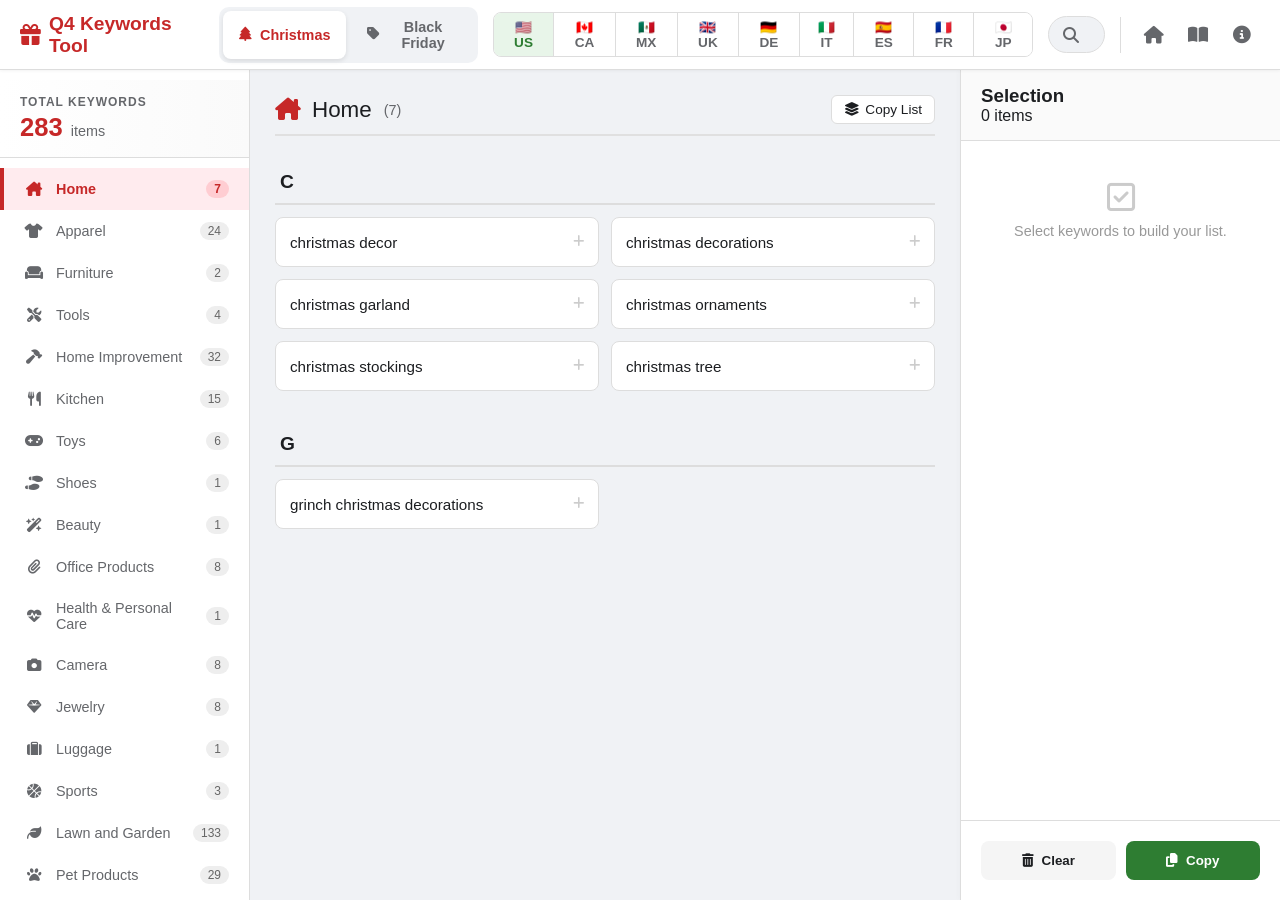
==== commit e5ce5c7e: "Update index.html" ====
--- a/index.html
+++ b/index.html
@@ -425,6 +425,15 @@
             <button class="country-btn active" id="btnUS" onclick="switchCountry('US')" data-tooltip="United States (English)">
                 🇺🇸 US
             </button>
+<button class="country-btn" id="btnCA" onclick="switchCountry('CA')" data-tooltip="Canada (English)">
+    🇨🇦 CA
+</button>
+<button class="country-btn" id="btnMX" onclick="switchCountry('MX')" data-tooltip="Mexico (Spanish + English)">
+    🇲🇽 MX
+</button>
+<button class="country-btn" id="btnUK" onclick="switchCountry('UK')" data-tooltip="United Kingdom (English)">
+    🇬🇧 UK
+</button>
             <button class="country-btn" id="btnDE" onclick="switchCountry('DE')" data-tooltip="Germany (German + English)">
                 🇩🇪 DE
             </button>
@@ -439,15 +448,6 @@
            </button>
 <button class="country-btn" id="btnJP" onclick="switchCountry('JP')" data-tooltip="Japan (Japanese + English)">
     🇯🇵 JP
-</button>
-<button class="country-btn" id="btnCA" onclick="switchCountry('CA')" data-tooltip="Canada (English)">
-    🇨🇦 CA
-</button>
-<button class="country-btn" id="btnMX" onclick="switchCountry('MX')" data-tooltip="Mexico (Spanish + English)">
-    🇲🇽 MX
-</button>
-<button class="country-btn" id="btnUK" onclick="switchCountry('UK')" data-tooltip="United Kingdom (English)">
-    🇬🇧 UK
 </button>
         </div>
 
@@ -905,19 +905,7 @@
             }
         };
 
-        const bfcmData = {
-            "US": {
-                "Universal (BFCM)": ["cyber monday", "cyber monday deals", "black friday cyber monday deals"],
-                "Apparel": ["black friday deals 2024"],
-                "Electronics": ["black friday deals 2024", "black friday deals 2024 electronics"],
-                "Toys": ["black friday deals 2024 kids"],
-                "Health & Personal Care": ["black friday deals 2024"],
-                "Luggage": ["black friday deals 2024"],
-                "Wireless": ["black friday deals 2024"]
-            },
-            "DE": {
-                "Universal (BFCM)": [{t: "black friday", e: "black friday"}, {t: "cyber monday", e: "cyber monday"}]
-            },
+
             // 2. BLACK FRIDAY / CYBER MONDAY DATA
         const bfcmData = {
             "US": {
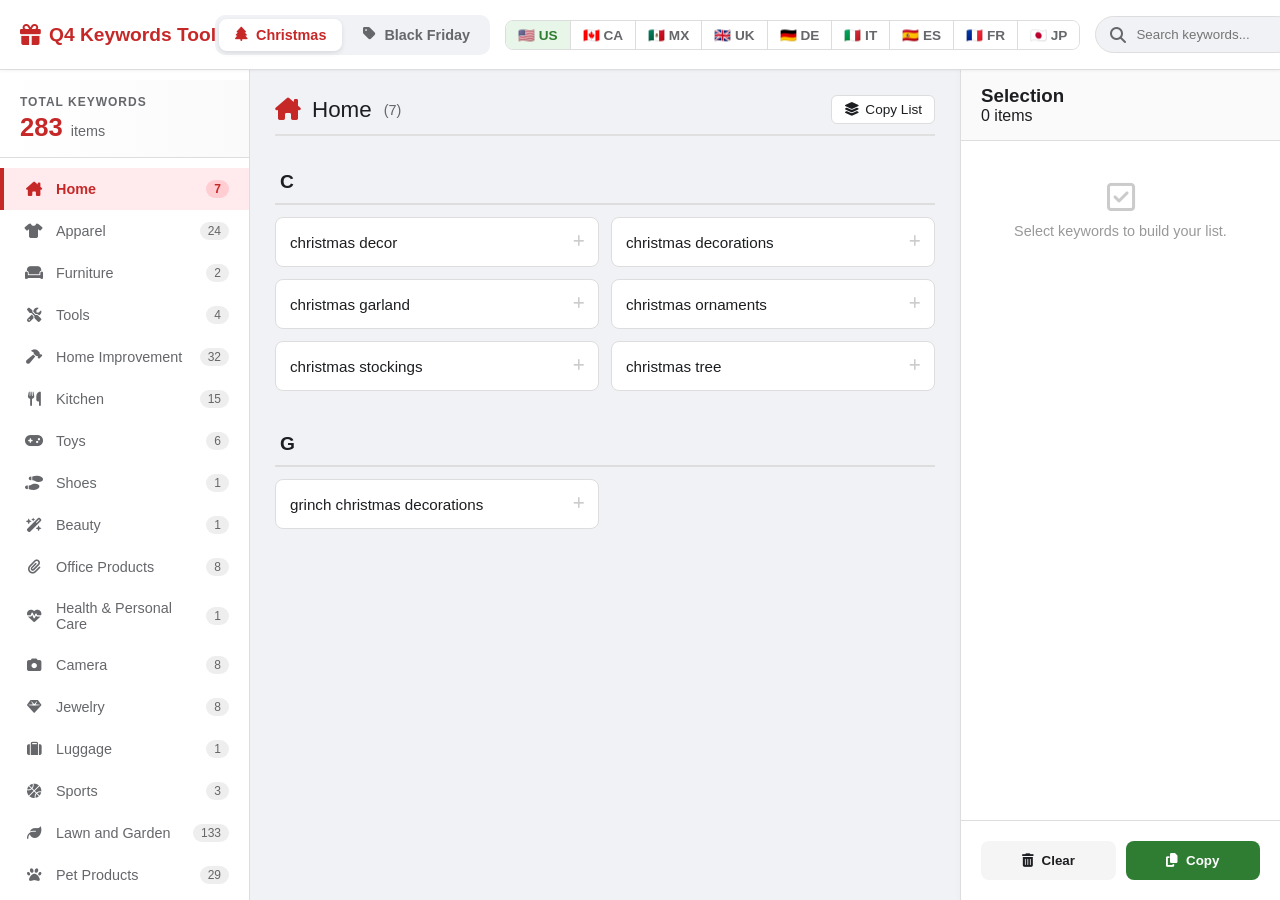
==== commit 35b1e414: "Update index.html" ====
--- a/index.html
+++ b/index.html
@@ -6,399 +6,359 @@
     <title>Q4 Seasonal Keywords Tool</title>
     <link rel="stylesheet" href="https://cdnjs.cloudflare.com/ajax/libs/font-awesome/6.4.0/css/all.min.css">
     <style>
-        :root {
-            /* Christmas Theme */
-            --primary: #c62828; 
-            --secondary: #2e7d32;
-            --bg-body: #f0f2f5;
-            --bg-white: #ffffff;
-            --text-dark: #1c1e21;
-            --text-gray: #65676b;
-            --border: #ddd;
-            --sidebar-width: 250px;
-            --selection-width: 320px;
+    :root {
+        /* Christmas Theme */
+        --primary: #c62828; 
+        --secondary: #2e7d32;
+        --bg-body: #f0f2f5;
+        --bg-white: #ffffff;
+        --text-dark: #1c1e21;
+        --text-gray: #65676b;
+        --border: #ddd;
+        --sidebar-width: 250px;
+        --selection-width: 320px;
+        --header-height: 70px;
+    }
+
+    /* Black Friday Theme */
+    body.theme-bfcm {
+        --primary: #212121;
+        --secondary: #673ab7;
+    }
+
+    /* 全局重置与字体优化 */
+    * { 
+        box-sizing: border-box; 
+        margin: 0; 
+        padding: 0; 
+        -webkit-tap-highlight-color: transparent; /* 移除手机点击高亮块 */
+    }
+
+    body {
+        font-family: -apple-system, BlinkMacSystemFont, "Segoe UI", Roboto, Helvetica, Arial, sans-serif;
+        background-color: var(--bg-body);
+        color: var(--text-dark);
+        height: 100vh;
+        height: 100dvh; /* 适配移动端动态地址栏 */
+        display: flex;
+        flex-direction: column;
+        overflow: hidden;
+        transition: background-color 0.3s;
+        -webkit-font-smoothing: antialiased; /* Mac 字体抗锯齿 */
+        -moz-osx-font-smoothing: grayscale;
+    }
+
+    /* --- 滚动条美化 (跨浏览器) --- */
+    /* Firefox */
+    * {
+        scrollbar-width: thin;
+        scrollbar-color: #ccc transparent;
+    }
+    /* Chrome, Edge, Safari */
+    ::-webkit-scrollbar {
+        width: 8px;
+        height: 8px;
+    }
+    ::-webkit-scrollbar-track {
+        background: transparent;
+    }
+    ::-webkit-scrollbar-thumb {
+        background-color: #ccc;
+        border-radius: 4px;
+        border: 2px solid transparent;
+        background-clip: content-box;
+    }
+    ::-webkit-scrollbar-thumb:hover {
+        background-color: #bbb;
+    }
+
+    /* --- Header --- */
+    header {
+        background-color: var(--bg-white);
+        height: var(--header-height);
+        display: flex;
+        align-items: center;
+        padding: 0 20px;
+        border-bottom: 1px solid var(--border);
+        flex-shrink: 0;
+        z-index: 20;
+        gap: 15px;
+        box-shadow: 0 1px 3px rgba(0,0,0,0.05);
+    }
+
+    /* Brand */
+    .brand {
+        font-size: 1.2rem;
+        font-weight: 800;
+        color: var(--primary);
+        display: flex;
+        align-items: center;
+        gap: 8px;
+        min-width: 180px;
+        text-decoration: none;
+        white-space: nowrap;
+    }
+    .brand i { font-size: 1.3rem; }
+
+    /* Topic Switcher */
+    .topic-switch { display: flex; background: #f0f2f5; padding: 4px; border-radius: 10px; gap: 5px; flex-shrink: 0; }
+    .topic-btn {
+        padding: 8px 16px; border: none; border-radius: 8px; cursor: pointer; font-weight: 700; font-size: 0.9rem;
+        background: transparent; color: var(--text-gray); transition: all 0.2s; display: flex; align-items: center; gap: 8px; white-space: nowrap;
+    }
+    .topic-btn:hover { background: #e4e6eb; }
+    .topic-btn.active { background: white; color: var(--text-dark); box-shadow: 0 2px 5px rgba(0,0,0,0.1); }
+    .topic-btn.active.xmas { color: #c62828; }
+    .topic-btn.active.bfcm { color: #212121; }
+
+    /* Country Switcher */
+    .country-switch {
+        display: flex;
+        border: 1px solid var(--border);
+        border-radius: 8px;
+        flex-shrink: 0;
+    }
+
+    .country-btn {
+        padding: 6px 12px;
+        border: none;
+        cursor: pointer;
+        font-weight: 600;
+        font-size: 0.85rem;
+        background: white;
+        color: var(--text-gray);
+        border-right: 1px solid var(--border);
+        transition: all 0.2s;
+        position: relative;
+    }
+
+    .country-btn:first-child { border-top-left-radius: 7px; border-bottom-left-radius: 7px; }
+    .country-btn:last-child { border-right: none; border-top-right-radius: 7px; border-bottom-right-radius: 7px; }
+    .country-btn:hover { background: #f9f9f9; z-index: 1; }
+    .country-btn.active { background: #e8f5e9; color: var(--secondary); font-weight: bold; }
+    body.theme-bfcm .country-btn.active { background: #ede7f6; }
+
+    /* Search */
+    .search-container { flex: 1; max-width: 400px; position: relative; margin-left: auto; min-width: 200px; }
+    .search-input {
+        width: 100%; padding: 10px 15px 10px 40px; border-radius: 20px; border: 1px solid var(--border);
+        background: #f0f2f5; outline: none; transition: all 0.2s; -webkit-appearance: none; /* 移除iOS默认圆角 */
+    }
+    .search-input:focus { background: #fff; border-color: var(--secondary); box-shadow: 0 0 0 2px rgba(0,0,0, 0.05); }
+    .search-icon { position: absolute; left: 15px; top: 50%; transform: translateY(-50%); color: var(--text-gray); pointer-events: none; }
+
+    /* Header Actions */
+    .header-actions {
+        display: flex; align-items: center; gap: 8px;
+        border-left: 1px solid var(--border); padding-left: 15px; flex-shrink: 0;
+    }
+    .action-btn {
+        background: none; border: none; cursor: pointer; color: var(--text-gray);
+        width: 36px; height: 36px; border-radius: 50%;
+        display: flex; align-items: center; justify-content: center;
+        transition: all 0.2s; text-decoration: none; font-size: 1.1rem;
+    }
+    .action-btn:hover { background: #f0f2f5; color: var(--text-dark); }
+    
+    /* --- Layout Container --- */
+    .layout { display: flex; flex: 1; overflow: hidden; position: relative; }
+
+    /* --- Sidebar --- */
+    .sidebar { width: var(--sidebar-width); background: var(--bg-white); border-right: 1px solid var(--border); overflow-y: auto; flex-shrink: 0; padding: 10px 0; }
+    
+    /* Sidebar Stats */
+    .sidebar-stats {
+        padding: 15px 20px; border-bottom: 1px solid var(--border); margin-bottom: 10px;
+        background: linear-gradient(to right, var(--bg-white), #fafafa);
+    }
+    .stats-label { font-size: 0.75rem; color: var(--text-gray); text-transform: uppercase; letter-spacing: 1px; font-weight: 600; margin-bottom: 4px; }
+    .stats-number { font-size: 1.6rem; font-weight: 800; color: var(--text-dark); display: flex; align-items: baseline; gap: 8px; }
+    .stats-number small { font-size: 0.9rem; font-weight: 400; color: var(--text-gray); }
+
+    .nav-item { padding: 12px 20px; cursor: pointer; display: flex; align-items: center; justify-content: space-between; color: var(--text-gray); font-size: 0.9rem; border-left: 4px solid transparent; }
+    .nav-content { display: flex; align-items: center; gap: 12px; }
+    .nav-count { font-size: 0.75rem; background: #eee; padding: 2px 8px; border-radius: 10px; color: #666; }
+    .nav-item:hover { background-color: #f5f5f5; color: var(--text-dark); }
+    .nav-item.active { background-color: #ffebee; color: #c62828; border-left-color: #c62828; font-weight: 600; }
+    .nav-item.active .nav-count { background: #ffcdd2; color: #c62828; }
+    body.theme-bfcm .nav-item.active { background-color: #ede7f6; color: #673ab7; border-left-color: #673ab7; }
+    body.theme-bfcm .nav-item.active .nav-count { background: #d1c4e9; color: #673ab7; }
+    .nav-content i { width: 20px; text-align: center; }
+
+    /* --- Content --- */
+    .content { flex: 1; overflow-y: auto; padding: 25px; scroll-behavior: smooth; }
+    .category-section { margin-bottom: 40px; }
+    .category-header { display: flex; justify-content: space-between; align-items: center; margin-bottom: 15px; padding-bottom: 10px; border-bottom: 2px solid #e0e0e0; }
+    .category-title { font-size: 1.4rem; color: var(--text-dark); display: flex; align-items: center; gap: 12px; }
+    .cat-count-badge { font-size: 0.9rem; color: var(--text-gray); font-weight: normal; }
+    .btn-copy-list {
+        background-color: white; border: 1px solid var(--border); color: var(--text-dark);
+        padding: 6px 12px; border-radius: 6px; cursor: pointer; font-size: 0.85rem;
+        display: flex; align-items: center; gap: 6px; transition: all 0.2s; white-space: nowrap;
+    }
+    .btn-copy-list:hover { background-color: var(--text-dark); color: white; }
+    
+    .keywords-grid { display: grid; grid-template-columns: repeat(auto-fill, minmax(260px, 1fr)); gap: 12px; }
+
+    /* --- Letter Header --- */
+    .letter-header {
+        grid-column: 1 / -1; font-size: 1.2rem; font-weight: 700; color: var(--text-dark);
+        background-color: transparent; padding: 20px 0 10px 5px; border-bottom: 2px solid var(--border);
+        margin-top: 10px; display: flex; align-items: center;
+    }
+    .letter-header:first-child { margin-top: 0; }
+
+    /* --- Chips --- */
+    .keyword-chip {
+        background: white; border: 1px solid var(--border); border-radius: 8px;
+        padding: 12px 14px; cursor: pointer; transition: transform 0.15s, box-shadow 0.15s;
+        display: flex; align-items: center; justify-content: space-between;
+        user-select: none; position: relative; min-height: 50px;
+    }
+    
+    /* 仅在支持 hover 的设备上启用 hover 效果，避免手机端点击卡住 */
+    @media (hover: hover) {
+        .keyword-chip:hover { border-color: #999; box-shadow: 0 2px 5px rgba(0,0,0,0.05); transform: translateY(-1px); }
+    }
+    
+    .keyword-chip:active { transform: translateY(0); background-color: #f5f5f5; }
+    .keyword-chip.selected { background-color: #e8f5e9; border-color: var(--secondary); }
+    body.theme-bfcm .keyword-chip.selected { background-color: #ede7f6; }
+    .chip-text-group { display: flex; flex-direction: column; line-height: 1.2; word-break: break-word; }
+    .chip-main { font-size: 0.95rem; color: var(--text-dark); font-weight: 500; }
+    .keyword-chip.selected .chip-main { color: var(--secondary); }
+    .chip-sub { font-size: 0.75rem; color: #888; margin-top: 2px; }
+    .keyword-chip i { font-size: 0.8rem; color: #ccc; flex-shrink: 0; margin-left: 10px;}
+    .keyword-chip.selected i { color: var(--secondary); }
+
+    /* --- Right Selection Panel --- */
+    .selection-panel {
+        width: var(--selection-width); background: var(--bg-white); border-left: 1px solid var(--border);
+        display: flex; flex-direction: column; z-index: 15; box-shadow: -2px 0 5px rgba(0,0,0,0.02);
+        transition: transform 0.3s ease;
+    }
+    .panel-header { padding: 15px 20px; border-bottom: 1px solid var(--border); background: #fafafa; }
+    .selected-list { flex: 1; overflow-y: auto; padding: 10px; list-style: none; }
+    .selected-item {
+        display: flex; justify-content: space-between; align-items: center;
+        padding: 10px 15px; border-bottom: 1px solid #f0f0f0; font-size: 0.9rem;
+        animation: fadeIn 0.2s; background: white; margin-bottom: 5px; border-radius: 6px;
+    }
+    .selected-item:hover { background-color: #f9f9f9; }
+    @keyframes fadeIn { from { opacity: 0; transform: translateY(5px); } to { opacity: 1; transform: translateY(0); } }
+    .remove-btn { color: #999; cursor: pointer; padding: 5px; }
+    .remove-btn:hover { color: var(--primary); }
+    .panel-footer { padding: 20px; border-top: 1px solid var(--border); display: flex; gap: 10px; background: white; }
+    .btn { flex: 1; padding: 12px; border: none; border-radius: 8px; cursor: pointer; font-weight: 600; display: flex; justify-content: center; align-items: center; gap: 8px; }
+    .btn-copy-selected { background-color: var(--secondary); color: white; }
+    .btn-copy-selected:hover { opacity: 0.9; }
+    .btn-clear { background-color: #f5f5f5; color: var(--text-dark); }
+    .btn-clear:hover { background-color: #e0e0e0; }
+
+    /* --- Modal --- */
+    .modal-overlay {
+        position: fixed; top: 0; left: 0; width: 100%; height: 100%;
+        background: rgba(0, 0, 0, 0.5); z-index: 3000;
+        display: flex; justify-content: center; align-items: center;
+        opacity: 0; pointer-events: none; transition: opacity 0.3s;
+        padding: 20px; /* 防止手机端贴边 */
+    }
+    .modal-overlay.open { opacity: 1; pointer-events: auto; }
+    .modal-box {
+        background: var(--bg-white); width: 100%; max-width: 450px; max-height: 90vh; overflow-y: auto;
+        border-radius: 12px; box-shadow: 0 10px 25px rgba(0,0,0,0.2);
+        padding: 25px; transform: translateY(20px); transition: transform 0.3s; color: var(--text-dark);
+    }
+    .modal-overlay.open .modal-box { transform: translateY(0); }
+    .modal-header { display: flex; justify-content: space-between; align-items: center; margin-bottom: 20px; border-bottom: 1px solid var(--border); padding-bottom: 15px; }
+    .modal-title { font-size: 1.25rem; font-weight: 700; color: var(--primary); display: flex; align-items: center; gap: 10px; }
+    .modal-close { background: none; border: none; font-size: 1.5rem; cursor: pointer; color: var(--text-gray); }
+    .modal-close:hover { color: var(--text-dark); }
+    .modal-body h4 { margin-top: 15px; margin-bottom: 8px; color: var(--secondary); font-size: 1rem; }
+    .modal-body p { font-size: 0.95rem; color: #555; line-height: 1.5; margin-bottom: 10px; }
+    .modal-body ul { padding-left: 20px; font-size: 0.95rem; color: #555; }
+    .author-profile { text-align: center; padding: 10px 0; }
+    .author-icon { font-size: 3rem; color: var(--primary); margin-bottom: 10px; }
+    .version-badge { background: #eee; padding: 4px 10px; border-radius: 12px; font-size: 0.8rem; color: #666; }
+
+    /* --- Tooltip --- */
+    /* 仅在支持 hover 的设备显示 Tooltip，防止手机点击显示 */
+    @media (hover: hover) {
+        [data-tooltip] { position: relative; }
+        [data-tooltip]:hover::after {
+            content: attr(data-tooltip); position: absolute; top: 100%; left: 50%; transform: translateX(-50%); margin-top: 8px;
+            background-color: #333; color: #fff; padding: 6px 10px; border-radius: 4px; font-size: 0.75rem; white-space: nowrap;
+            z-index: 1000; box-shadow: 0 4px 6px rgba(0,0,0,0.15); pointer-events: none; opacity: 0; animation: tooltipFadeIn 0.2s forwards;
         }
-
-        /* Black Friday Theme */
-        body.theme-bfcm {
-            --primary: #212121;
-            --secondary: #673ab7;
+    }
+    @keyframes tooltipFadeIn { from { opacity: 0; transform: translateX(-50%) translateY(-5px); } to { opacity: 1; transform: translateX(-50%) translateY(0); } }
+
+    /* --- Toast --- */
+    .toast {
+        position: fixed; top: 80px; right: 50%; transform: translateX(50%);
+        background-color: #323232; color: white; padding: 12px 24px; border-radius: 50px;
+        box-shadow: 0 4px 15px rgba(0,0,0,0.2); opacity: 0; transition: opacity 0.3s, transform 0.3s;
+        z-index: 2000; pointer-events: none; display: flex; align-items: center; gap: 8px; white-space: nowrap;
+    }
+    .toast.show { opacity: 1; transform: translateX(50%) translateY(10px); }
+
+    /* --- Responsive & Mobile --- */
+    .mobile-bar { display: none; }
+
+    /* Tablet (900px down) */
+    @media (max-width: 900px) {
+        .sidebar { width: 70px; }
+        .nav-item span, .cat-count-badge, .sidebar-stats { display: none; } /* Hide text and stats */
+        .nav-item { justify-content: center; padding: 15px 5px; }
+        .nav-item i { font-size: 1.4rem; width: auto; }
+        .nav-count { position: absolute; top: 5px; right: 5px; font-size: 0.7rem; }
+        .nav-item { position: relative; }
+    }
+
+    /* Mobile (768px down) */
+    @media (max-width: 768px) {
+        .layout { flex-direction: column; position: relative; }
+        header { padding: 10px; height: auto; flex-wrap: wrap; gap: 10px; justify-content: space-between; }
+        
+        /* Mobile Header Ordering */
+        .brand { order: 1; width: auto; font-size: 1.1rem; }
+        .header-actions { order: 2; padding-left: 10px; border-left: none; }
+        .topic-switch { width: 100%; justify-content: center; order: 3; margin-top: 5px; overflow-x: auto; }
+        .country-switch { order: 4; width: 100%; justify-content: center; overflow-x: auto; padding-bottom: 2px; }
+        .search-container { order: 5; width: 100%; max-width: none; margin: 0; }
+        
+        .sidebar { width: 100%; height: auto; display: flex; overflow-x: auto; border-right: none; border-bottom: 1px solid var(--border); padding: 0; order: 2; background: white; -webkit-overflow-scrolling: touch; }
+        .nav-item { flex-shrink: 0; padding: 12px 20px; border-left: none; border-bottom: 3px solid transparent; border-radius: 0; }
+        .nav-item.active { border-left: none; border-bottom-color: var(--primary); background: none; }
+        .sidebar-stats { display: none; } /* 移动端隐藏侧边栏统计 */
+        
+        .content { order: 3; padding: 15px; padding-bottom: 80px; }
+        .keywords-grid { grid-template-columns: repeat(auto-fill, minmax(100%, 1fr)); } /* 手机端单列或双列 */
+        
+        .selection-panel {
+            position: fixed; bottom: 0; left: 0; width: 100%; height: 70vh; border-left: none; border-top: 1px solid var(--border);
+            transform: translateY(110%); box-shadow: 0 -5px 20px rgba(0,0,0,0.15); border-radius: 15px 15px 0 0;
         }
-
-        * { box-sizing: border-box; margin: 0; padding: 0; }
-
-        body {
-            font-family: -apple-system, BlinkMacSystemFont, "Segoe UI", Roboto, Helvetica, Arial, sans-serif;
-            background-color: var(--bg-body);
-            color: var(--text-dark);
-            height: 100vh;
-            display: flex;
-            flex-direction: column;
-            overflow: hidden;
-            transition: background-color 0.3s;
+        .selection-panel.open { transform: translateY(0); }
+
+        .mobile-bar {
+            display: flex; position: fixed; bottom: 0; left: 0; width: 100%; background: white;
+            padding: 12px 20px; border-top: 1px solid #ddd; align-items: center; justify-content: space-between;
+            z-index: 30; box-shadow: 0 -2px 10px rgba(0,0,0,0.05); padding-bottom: max(12px, env(safe-area-inset-bottom));
         }
-
-        /* --- Header --- */
-        header {
-            background-color: var(--bg-white);
-            height: 70px;
-            display: flex;
-            align-items: center;
-            padding: 0 20px;
-            border-bottom: 1px solid var(--border);
-            flex-shrink: 0;
-            z-index: 20;
-            gap: 15px;
-            box-shadow: 0 1px 3px rgba(0,0,0,0.05);
-        }
-
-        /* 1. Brand / Tool Name */
-        .brand {
-            font-size: 1.2rem;
-            font-weight: 800;
-            color: var(--primary);
-            display: flex;
-            align-items: center;
-            gap: 8px;
-            min-width: 180px;
-            text-decoration: none;
-        }
-        .brand i { font-size: 1.3rem; }
-
-        /* 2. Topic Switcher */
-        .topic-switch { display: flex; background: #f0f2f5; padding: 4px; border-radius: 10px; gap: 5px; }
-        .topic-btn {
-            padding: 8px 16px; border: none; border-radius: 8px; cursor: pointer; font-weight: 700; font-size: 0.9rem;
-            background: transparent; color: var(--text-gray); transition: all 0.2s; display: flex; align-items: center; gap: 8px;
-        }
-        .topic-btn:hover { background: #e4e6eb; }
-        .topic-btn.active { background: white; color: var(--text-dark); box-shadow: 0 2px 5px rgba(0,0,0,0.1); }
-        .topic-btn.active.xmas { color: #c62828; }
-        .topic-btn.active.bfcm { color: #212121; }
-
-        /* 3. Country Switcher */
-       .country-switch {
-    display: flex;
-    border: 1px solid var(--border);
-    border-radius: 8px;
-    /* overflow: hidden;  <-- 删掉这一行，让提示框能显示出来 */
-}
-
-.country-btn {
-    padding: 6px 12px;
-    border: none;
-    cursor: pointer;
-    font-weight: 600;
-    font-size: 0.85rem;
-    background: white;
-    color: var(--text-gray);
-    border-right: 1px solid var(--border);
-    transition: all 0.2s;
-    position: relative; /* 确保 z-index 生效 */
-}
-
-/* 新增：手动给第一个和最后一个按钮加圆角，替代原来的 overflow: hidden 效果 */
-.country-btn:first-child {
-    border-top-left-radius: 7px;
-    border-bottom-left-radius: 7px;
-}
-
-.country-btn:last-child {
-    border-right: none;
-    border-top-right-radius: 7px;
-    border-bottom-right-radius: 7px;
-}
-
-.country-btn:hover { background: #f9f9f9; z-index: 1; /* 悬浮时层级提高，防止边框被遮挡 */ }
-
-.country-btn.active {
-    background: #e8f5e9;
-    color: var(--secondary);
-    font-weight: bold;
-}
-
-
-        /* --- 新增：侧边栏总数统计样式 --- */
-.sidebar-stats {
-    padding: 15px 20px;
-    border-bottom: 1px solid var(--border);
-    margin-bottom: 10px;
-    background: linear-gradient(to right, var(--bg-white), #fafafa);
-}
-
-.stats-label {
-    font-size: 0.75rem;
-    color: var(--text-gray);
-    text-transform: uppercase;
-    letter-spacing: 1px;
-    font-weight: 600;
-    margin-bottom: 4px;
-}
-
-.stats-number {
-    font-size: 1.6rem;
-    font-weight: 800;
-    color: var(--text-dark); /* 跟随主题变色 */
-    display: flex;
-    align-items: baseline;
-    gap: 8px;
-}
-
-.stats-number small {
-    font-size: 0.9rem;
-    font-weight: 400;
-    color: var(--text-gray);
-}
-
-        body.theme-bfcm .country-btn.active { background: #ede7f6; }
-
-        /* 4. Search */
-        .search-container { flex: 1; max-width: 400px; position: relative; margin-left: auto; }
-        .search-input {
-            width: 100%; padding: 10px 15px 10px 40px; border-radius: 20px; border: 1px solid var(--border);
-            background: #f0f2f5; outline: none; transition: all 0.2s;
-        }
-        .search-input:focus { background: #fff; border-color: var(--secondary); box-shadow: 0 0 0 2px rgba(0,0,0, 0.05); }
-        .search-icon { position: absolute; left: 15px; top: 50%; transform: translateY(-50%); color: var(--text-gray); }
-
-        /* 5. Header Actions Group (Home, Help, About) */
-        .header-actions {
-            display: flex;
-            align-items: center;
-            gap: 8px;
-            border-left: 1px solid var(--border);
-            padding-left: 15px;
-        }
-
-        .action-btn {
-            background: none; border: none; cursor: pointer; color: var(--text-gray);
-            width: 36px; height: 36px; border-radius: 50%;
-            display: flex; align-items: center; justify-content: center;
-            transition: all 0.2s; text-decoration: none; font-size: 1.1rem;
-        }
-        .action-btn:hover { background: #f0f2f5; color: var(--text-dark); }
-        .action-btn:active { transform: scale(0.95); }
-
-        /* Tooltips for actions */
-        .action-btn[title]:hover::after {
-            content: attr(title); position: absolute; top: 100%; transform: translateY(5px);
-            background: #333; color: #fff; padding: 4px 8px; font-size: 0.75rem;
-            border-radius: 4px; white-space: nowrap; z-index: 100;
-        }
-
-        /* --- Layout --- */
-        .layout { display: flex; flex: 1; overflow: hidden; }
-
-        /* Sidebar */
-        .sidebar { width: var(--sidebar-width); background: var(--bg-white); border-right: 1px solid var(--border); overflow-y: auto; flex-shrink: 0; padding: 10px 0; }
-        .nav-item { padding: 12px 20px; cursor: pointer; display: flex; align-items: center; justify-content: space-between; color: var(--text-gray); font-size: 0.9rem; border-left: 4px solid transparent; }
-        .nav-content { display: flex; align-items: center; gap: 12px; }
-        .nav-count { font-size: 0.75rem; background: #eee; padding: 2px 8px; border-radius: 10px; color: #666; }
-        .nav-item:hover { background-color: #f5f5f5; color: var(--text-dark); }
-        .nav-item.active { background-color: #ffebee; color: #c62828; border-left-color: #c62828; font-weight: 600; }
-        .nav-item.active .nav-count { background: #ffcdd2; color: #c62828; }
-        body.theme-bfcm .nav-item.active { background-color: #ede7f6; color: #673ab7; border-left-color: #673ab7; }
-        body.theme-bfcm .nav-item.active .nav-count { background: #d1c4e9; color: #673ab7; }
-        .nav-content i { width: 20px; text-align: center; }
-
-        /* Content */
-        .content { flex: 1; overflow-y: auto; padding: 25px; scroll-behavior: smooth; }
-        .category-section { margin-bottom: 40px; }
-        .category-header { display: flex; justify-content: space-between; align-items: center; margin-bottom: 15px; padding-bottom: 10px; border-bottom: 2px solid #e0e0e0; }
-        .category-title { font-size: 1.4rem; color: var(--text-dark); display: flex; align-items: center; gap: 12px; }
-        .cat-count-badge { font-size: 0.9rem; color: var(--text-gray); font-weight: normal; }
-        .btn-copy-list {
-            background-color: white; border: 1px solid var(--border); color: var(--text-dark);
-            padding: 6px 12px; border-radius: 6px; cursor: pointer; font-size: 0.85rem;
-            display: flex; align-items: center; gap: 6px; transition: all 0.2s;
-        }
-        .btn-copy-list:hover { background-color: var(--text-dark); color: white; }
-        .keywords-grid { display: grid; grid-template-columns: repeat(auto-fill, minmax(260px, 1fr)); gap: 12px; }
-
-        /* Chips */
-        .keyword-chip {
-            background: white; border: 1px solid var(--border); border-radius: 8px;
-            padding: 12px 14px; cursor: pointer; transition: all 0.15s;
-            display: flex; align-items: center; justify-content: space-between;
-            user-select: none; position: relative; min-height: 50px;
-        }
-        .keyword-chip:hover { border-color: #999; box-shadow: 0 2px 5px rgba(0,0,0,0.05); transform: translateY(-1px); }
-        .keyword-chip.selected { background-color: #e8f5e9; border-color: var(--secondary); }
-        body.theme-bfcm .keyword-chip.selected { background-color: #ede7f6; }
-        .chip-text-group { display: flex; flex-direction: column; line-height: 1.2; }
-        .chip-main { font-size: 0.95rem; color: var(--text-dark); font-weight: 500; }
-        .keyword-chip.selected .chip-main { color: var(--secondary); }
-        .chip-sub { font-size: 0.75rem; color: #888; margin-top: 2px; }
-        .keyword-chip i { font-size: 0.8rem; color: #ccc; flex-shrink: 0; margin-left: 10px;}
-        .keyword-chip.selected i { color: var(--secondary); }
-
-        /* Right Panel */
-        .selection-panel {
-            width: var(--selection-width); background: var(--bg-white); border-left: 1px solid var(--border);
-            display: flex; flex-direction: column; z-index: 15; box-shadow: -2px 0 5px rgba(0,0,0,0.02);
-            transition: transform 0.3s ease;
-        }
-        .panel-header { padding: 15px 20px; border-bottom: 1px solid var(--border); background: #fafafa; }
-        .selected-list { flex: 1; overflow-y: auto; padding: 10px; list-style: none; }
-        .selected-item {
-            display: flex; justify-content: space-between; align-items: center;
-            padding: 10px 15px; border-bottom: 1px solid #f0f0f0; font-size: 0.9rem;
-            animation: fadeIn 0.2s; background: white; margin-bottom: 5px; border-radius: 6px;
-        }
-        .selected-item:hover { background-color: #f9f9f9; }
-        @keyframes fadeIn { from { opacity: 0; transform: translateY(5px); } to { opacity: 1; transform: translateY(0); } }
-        .remove-btn { color: #999; cursor: pointer; padding: 5px; }
-        .remove-btn:hover { color: var(--primary); }
-        .panel-footer { padding: 20px; border-top: 1px solid var(--border); display: flex; gap: 10px; background: white; }
-        .btn { flex: 1; padding: 12px; border: none; border-radius: 8px; cursor: pointer; font-weight: 600; display: flex; justify-content: center; align-items: center; gap: 8px; }
-        .btn-copy-selected { background-color: var(--secondary); color: white; }
-        .btn-copy-selected:hover { opacity: 0.9; }
-        .btn-clear { background-color: #f5f5f5; color: var(--text-dark); }
-        .btn-clear:hover { background-color: #e0e0e0; }
-
-        /* Modal Styles */
-        .modal-overlay {
-            position: fixed; top: 0; left: 0; width: 100%; height: 100%;
-            background: rgba(0, 0, 0, 0.5); z-index: 3000;
-            display: flex; justify-content: center; align-items: center;
-            opacity: 0; pointer-events: none; transition: opacity 0.3s;
-        }
-        .modal-overlay.open { opacity: 1; pointer-events: auto; }
-        
-        .modal-box {
-            background: var(--bg-white); width: 90%; max-width: 450px;
-            border-radius: 12px; box-shadow: 0 10px 25px rgba(0,0,0,0.2);
-            padding: 25px; transform: translateY(20px); transition: transform 0.3s;
-            color: var(--text-dark);
-        }
-        .modal-overlay.open .modal-box { transform: translateY(0); }
-
-        .modal-header { display: flex; justify-content: space-between; align-items: center; margin-bottom: 20px; border-bottom: 1px solid var(--border); padding-bottom: 15px; }
-        .modal-title { font-size: 1.25rem; font-weight: 700; color: var(--primary); display: flex; align-items: center; gap: 10px; }
-        .modal-close { background: none; border: none; font-size: 1.5rem; cursor: pointer; color: var(--text-gray); }
-        .modal-close:hover { color: var(--text-dark); }
-        
-        .modal-body h4 { margin-top: 15px; margin-bottom: 8px; color: var(--secondary); font-size: 1rem; }
-        .modal-body p { font-size: 0.95rem; color: #555; line-height: 1.5; margin-bottom: 10px; }
-        .modal-body ul { padding-left: 20px; font-size: 0.95rem; color: #555; }
-        .modal-body li { margin-bottom: 5px; }
-
-        /* Profile in About Modal */
-        .author-profile { text-align: center; padding: 10px 0; }
-        .author-icon { font-size: 3rem; color: var(--primary); margin-bottom: 10px; }
-        .version-badge { background: #eee; padding: 4px 10px; border-radius: 12px; font-size: 0.8rem; color: #666; }
-
-        /* Toast */
-        .toast {
-            position: fixed; top: 80px; right: 50%; transform: translateX(50%);
-            background-color: #323232; color: white; padding: 12px 24px; border-radius: 50px;
-            box-shadow: 0 4px 15px rgba(0,0,0,0.2); opacity: 0; transition: opacity 0.3s, transform 0.3s;
-            z-index: 2000; pointer-events: none; display: flex; align-items: center; gap: 8px;
-        }
-        .toast.show { opacity: 1; transform: translateX(50%) translateY(10px); }
-
-
-        /* 新增：首字母标题样式 */
-.letter-header {
-    grid-column: 1 / -1; /* 关键：强制占满整行 */
-    font-size: 1.2rem;
-    font-weight: 700;
-    color: var(--text-dark);
-    background-color: transparent;
-    padding: 20px 0 10px 5px;
-    border-bottom: 2px solid var(--border);
-    margin-top: 10px;
-    display: flex;
-    align-items: center;
-}
-
-/* 如果是第一个字母，去掉顶部的 margin */
-.letter-header:first-child {
-    margin-top: 0;
-}
-
-        /* --- Tooltip (悬浮提示) 样式 --- */
-[data-tooltip] {
-    position: relative; /* 建立定位基准 */
-}
-
-/* 鼠标悬浮时显示的内容 */
-[data-tooltip]:hover::after {
-    content: attr(data-tooltip); /* 读取 HTML 中的文字 */
-    position: absolute;
-    top: 100%; /* 显示在按钮下方 */
-    left: 50%;
-    transform: translateX(-50%); /* 水平居中 */
-    margin-top: 8px; /* 与按钮的间距 */
-    
-    background-color: #333; /* 深色背景 */
-    color: #fff; /* 白色文字 */
-    padding: 6px 10px;
-    border-radius: 4px;
-    font-size: 0.75rem;
-    font-weight: normal;
-    white-space: nowrap; /* 不换行 */
-    z-index: 1000;
-    box-shadow: 0 4px 6px rgba(0,0,0,0.15);
-    pointer-events: none; /* 防止遮挡鼠标点击 */
-    
-    /* 简单的淡入动画 */
-    opacity: 0;
-    animation: tooltipFadeIn 0.2s forwards;
-}
-
-
-
-@keyframes tooltipFadeIn {
-    from { opacity: 0; transform: translateX(-50%) translateY(-5px); }
-    to { opacity: 1; transform: translateX(-50%) translateY(0); }
-}
-
-        .mobile-bar { display: none; }
-
-        @media (max-width: 900px) {
-            .sidebar { width: 70px; }
-            .nav-item span, .cat-count-badge { display: none; }
-            .nav-item { justify-content: center; padding: 15px 5px; }
-            .nav-item i { font-size: 1.4rem; width: auto; }
-            .nav-count { position: absolute; top: 5px; right: 5px; font-size: 0.7rem; }
-            .nav-item { position: relative; }
-        }
-
-        @media (max-width: 768px) {
-            .layout { flex-direction: column; position: relative; }
-            header { padding: 10px; height: auto; flex-wrap: wrap; gap: 10px; justify-content: space-between; }
-            
-            /* Mobile Header Order */
-            .brand { order: 1; width: auto; font-size: 1.1rem; }
-            .header-actions { order: 2; padding-left: 10px; }
-            .topic-switch { width: 100%; justify-content: center; order: 3; margin-top: 5px; }
-            .country-switch { order: 4; }
-            .search-container { order: 5; width: 100%; max-width: none; margin: 0; }
-            
-            .sidebar { width: 100%; height: auto; display: flex; overflow-x: auto; border-right: none; border-bottom: 1px solid var(--border); padding: 0; order: 2; background: white; }
-            .nav-item { flex-shrink: 0; padding: 12px 15px; border-left: none; border-bottom: 3px solid transparent; border-radius: 0; }
-            .nav-item.active { border-left: none; border-bottom-color: var(--primary); background: none; }
-            
-            .content { order: 3; padding: 15px; padding-bottom: 80px; }
-            
-            .selection-panel {
-                position: fixed; bottom: 0; left: 0; width: 100%; height: 70vh; border-left: none; border-top: 1px solid var(--border);
-                transform: translateY(110%); box-shadow: 0 -5px 20px rgba(0,0,0,0.15); border-radius: 15px 15px 0 0;
-            }
-            .selection-panel.open { transform: translateY(0); }
-
-            .mobile-bar {
-                display: flex; position: fixed; bottom: 0; left: 0; width: 100%; background: white;
-                padding: 12px 20px; border-top: 1px solid #ddd; align-items: center; justify-content: space-between;
-                z-index: 30; box-shadow: 0 -2px 10px rgba(0,0,0,0.05);
-            }
-            .mobile-bar-info { font-weight: bold; color: var(--secondary); }
-            .mobile-bar-btn { background: var(--text-dark); color: white; border: none; padding: 8px 20px; border-radius: 20px; font-weight: 600; }
-            .mobile-close-btn { display: block !important; }
-        }
-        @media (min-width: 769px) { .mobile-close-btn { display: none; } }
-    </style>
+        .mobile-bar-info { font-weight: bold; color: var(--secondary); }
+        .mobile-bar-btn { background: var(--text-dark); color: white; border: none; padding: 8px 20px; border-radius: 20px; font-weight: 600; }
+        .mobile-close-btn { display: block !important; }
+    }
+
+    /* Small Mobile (480px down) */
+    @media (max-width: 480px) {
+        .topic-btn { padding: 6px 12px; font-size: 0.8rem; }
+        .country-btn { padding: 6px 10px; font-size: 0.8rem; }
+        .keywords-grid { grid-template-columns: 1fr; } /* 强制单列 */
+    }
+    @media (min-width: 769px) { .mobile-close-btn { display: none; } }
+</style>
 </head>
 <body>
 
@@ -906,10 +866,14 @@
         };
 
 
-            // 2. BLACK FRIDAY / CYBER MONDAY DATA
+           // 2. BLACK FRIDAY / CYBER MONDAY DATA
         const bfcmData = {
             "US": {
-                "Universal (BFCM)": ["cyber monday", "cyber monday deals", "black friday cyber monday deals"],
+                "Universal (BFCM)": [
+                    "cyber monday", 
+                    "cyber monday deals", 
+                    "black friday cyber monday deals"
+                ],
                 "Apparel": ["black friday deals 2024"],
                 "Electronics": ["black friday deals 2024", "black friday deals 2024 electronics"],
                 "Toys": ["black friday deals 2024 kids"],
@@ -918,12 +882,22 @@
                 "Wireless": ["black friday deals 2024"]
             },
             "CA": {
+                "Universal (BFCM)": [
+                    "cyber monday", 
+                    "cyber monday deals", 
+                    "black friday cyber monday deals"
+                ],
                 "Apparel": ["black friday 2024 deals canada", "black friday", "black friday deals"],
                 "Shoes": ["black friday 2024 deals canada"],
                 "Luggage": ["black friday 2024 deals canada"],
                 "Electronics": ["black friday 2024 deals canada"]
             },
             "UK": {
+                "Universal (BFCM)": [
+                    "cyber monday", 
+                    "cyber monday deals", 
+                    "black friday cyber monday deals"
+                ],
                 "Apparel": ["black friday deals 2024", "black friday deals"],
                 "Tools": ["black friday deals"],
                 "Beauty": ["black friday deals 2024 perfumes", "black friday deals"],
@@ -933,6 +907,11 @@
                 "Electronics": ["black friday deals 2024", "black friday deals"]
             },
             "DE": {
+                "Universal (BFCM)": [
+                    {t: "cyber monday", e: "cyber monday"},
+                    {t: "cyber monday deals", e: "cyber monday deals"},
+                    {t: "black friday cyber monday deals", e: "black friday cyber monday deals"}
+                ],
                 "Electronics": [
                     {t: "black friday angebote 2024 ab wann", e: "black friday offers 2024 from when"},
                     {t: "black friday angebote 2024", e: "black friday offers 2024"},
@@ -940,6 +919,11 @@
                 ]
             },
             "IT": {
+                "Universal (BFCM)": [
+                    {t: "cyber monday", e: "cyber monday"},
+                    {t: "cyber monday deals", e: "cyber monday deals"},
+                    {t: "black friday cyber monday deals", e: "black friday cyber monday deals"}
+                ],
                 "Electronics": [
                     {t: "black friday 2024 offerte oggi", e: "black friday 2024 offers today"},
                     {t: "black friday 2024", e: "black friday 2024"},
@@ -947,11 +931,21 @@
                 ]
             },
             "FR": {
+                "Universal (BFCM)": [
+                    {t: "cyber monday", e: "cyber monday"},
+                    {t: "cyber monday deals", e: "cyber monday deals"},
+                    {t: "black friday cyber monday deals", e: "black friday cyber monday deals"}
+                ],
                 "Electronics": [
                     {t: "black friday 2024", e: "black friday 2024"}
                 ]
             },
             "JP": {
+                "Universal (BFCM)": [
+                    {t: "cyber monday", e: "cyber monday"},
+                    {t: "cyber monday deals", e: "cyber monday deals"},
+                    {t: "black friday cyber monday deals", e: "black friday cyber monday deals"}
+                ],
                 "Apparel": [
                     {t: "ブラックフライデーセール2024", e: "black friday sale 2024"},
                     {t: "ブラックフライデー", e: "black friday"}
@@ -964,12 +958,16 @@
                 ]
             },
             "MX": {
+                "Universal (BFCM)": [
+                    {t: "cyber monday", e: "cyber monday"},
+                    {t: "cyber monday deals", e: "cyber monday deals"},
+                    {t: "black friday cyber monday deals", e: "black friday cyber monday deals"}
+                ],
                 "Apparel": [
                     {t: "black friday 2024", e: "black friday 2024"}
                 ]
             }
         };
-
         // --- STATE & LOGIC ---
         let currentTopic = "Christmas";
         let currentCountry = "US";
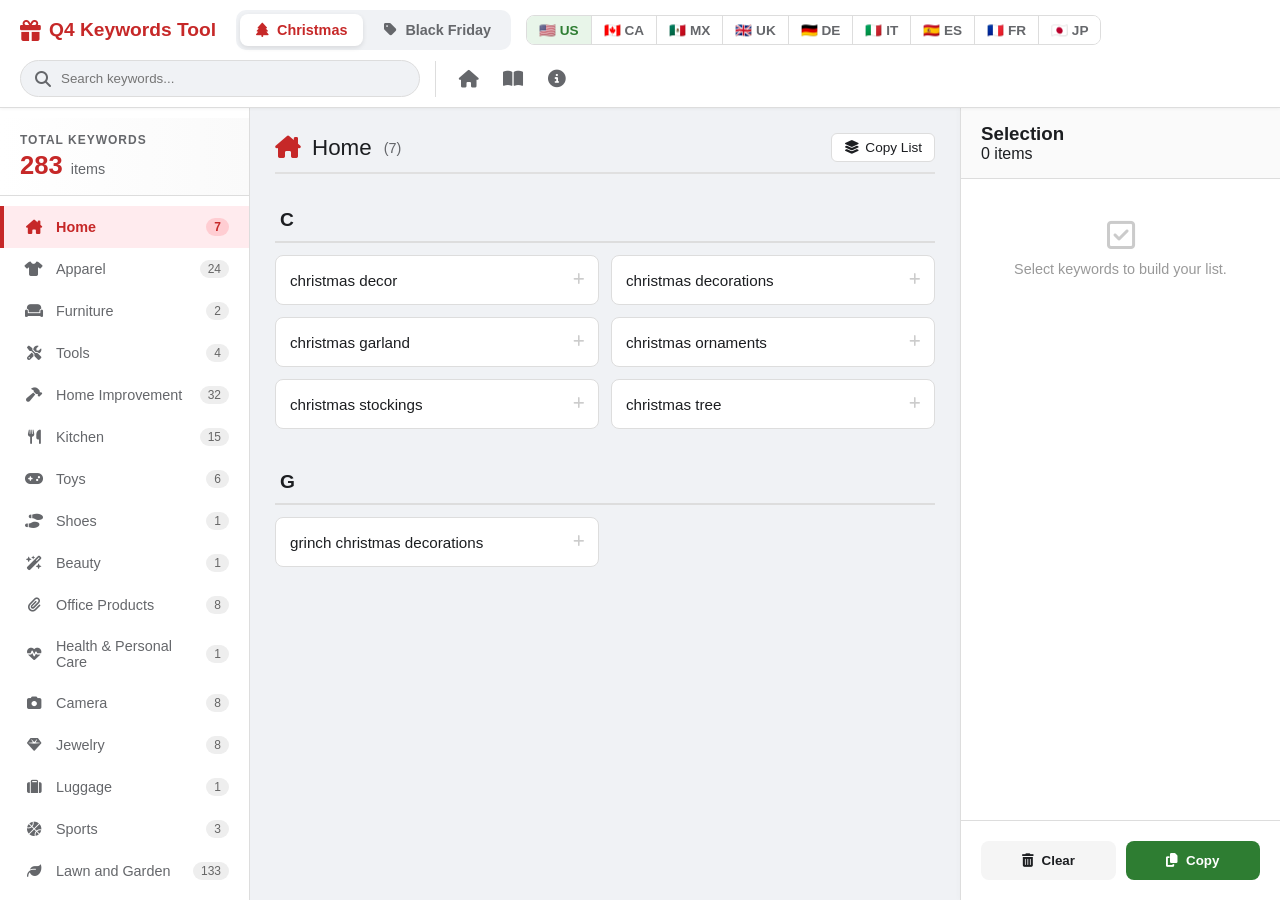
==== commit af7d6e42: "Update index.html" ====
--- a/index.html
+++ b/index.html
@@ -73,31 +73,37 @@
     }
 
     /* --- Header --- */
-    header {
-        background-color: var(--bg-white);
-        height: var(--header-height);
-        display: flex;
-        align-items: center;
-        padding: 0 20px;
-        border-bottom: 1px solid var(--border);
-        flex-shrink: 0;
-        z-index: 20;
-        gap: 15px;
-        box-shadow: 0 1px 3px rgba(0,0,0,0.05);
-    }
+   header {
+    background-color: var(--bg-white);
+    /* height: 70px;  <-- 删除固定高度 */
+    min-height: 70px; /* 改为最小高度 */
+    height: auto;     /* 允许高度随内容撑开 */
+    display: flex;
+    align-items: center;
+    padding: 10px 20px; /* 增加上下内边距，防止换行后贴边 */
+    border-bottom: 1px solid var(--border);
+    flex-shrink: 0;
+    z-index: 20;
+    gap: 15px; /* 元素之间的间距 */
+    row-gap: 10px; /* 换行后的行间距 */
+    flex-wrap: wrap; /* 关键：空间不足时允许自动换行 */
+    box-shadow: 0 1px 3px rgba(0,0,0,0.05);
+}
 
     /* Brand */
     .brand {
-        font-size: 1.2rem;
-        font-weight: 800;
-        color: var(--primary);
-        display: flex;
-        align-items: center;
-        gap: 8px;
-        min-width: 180px;
-        text-decoration: none;
-        white-space: nowrap;
-    }
+    font-size: 1.2rem;
+    font-weight: 800;
+    color: var(--primary);
+    display: flex;
+    align-items: center;
+    gap: 8px;
+    /* min-width: 180px; <-- 删除这一行，不要强制占位 */
+    min-width: auto;     /* 改为自动宽度 */
+    text-decoration: none;
+    white-space: nowrap;
+    margin-right: 5px;   /* 给右边留点余地 */
+}
     .brand i { font-size: 1.3rem; }
 
     /* Topic Switcher */
@@ -139,7 +145,13 @@
     body.theme-bfcm .country-btn.active { background: #ede7f6; }
 
     /* Search */
-    .search-container { flex: 1; max-width: 400px; position: relative; margin-left: auto; min-width: 200px; }
+    .search-container {
+    flex: 1;
+    max-width: 400px;
+    position: relative;
+    /* margin-left: auto; <-- 删除这行，让 flex-wrap 自动处理位置 */
+    min-width: 200px; /* 保证搜索框最小宽度 */
+}
     .search-input {
         width: 100%; padding: 10px 15px 10px 40px; border-radius: 20px; border: 1px solid var(--border);
         background: #f0f2f5; outline: none; transition: all 0.2s; -webkit-appearance: none; /* 移除iOS默认圆角 */
@@ -357,6 +369,25 @@
         .country-btn { padding: 6px 10px; font-size: 0.8rem; }
         .keywords-grid { grid-template-columns: 1fr; } /* 强制单列 */
     }
+        /* --- 平板/窄屏笔记本优化 --- */
+@media (max-width: 1100px) {
+    header {
+        justify-content: space-between; /* 元素分散对齐 */
+    }
+    
+    /* 让搜索框在窄屏下独占一行，或者排在最后 */
+    .search-container {
+        order: 5; 
+        min-width: 300px;
+        margin-left: 0;
+        margin-top: 5px;
+    }
+    
+    /* 稍微缩小标题字体 */
+    .brand {
+        font-size: 1.1rem;
+    }
+}
     @media (min-width: 769px) { .mobile-close-btn { display: none; } }
 </style>
 </head>
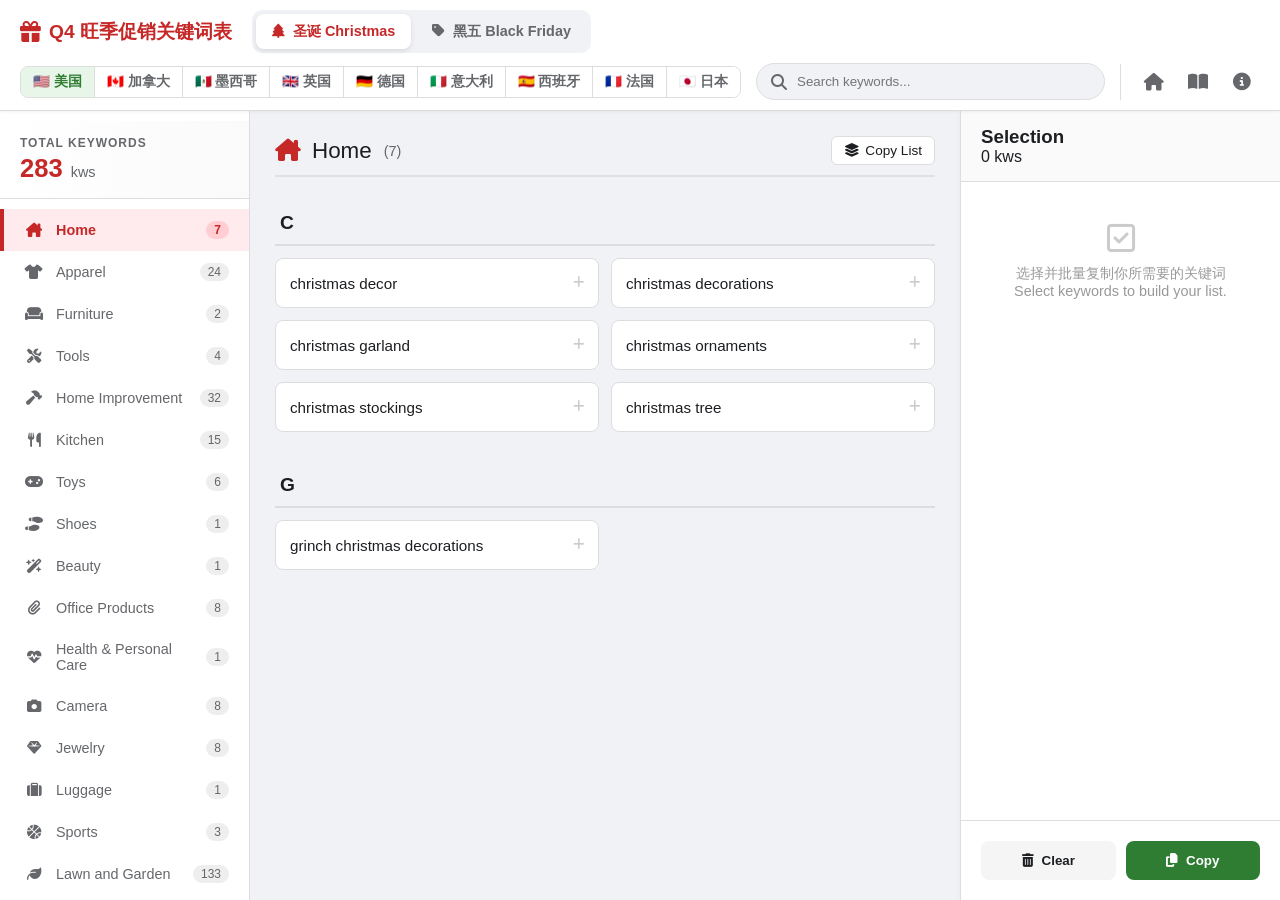
==== commit 5e9fb2b7: "Update index.html" ====
--- a/index.html
+++ b/index.html
@@ -3,8 +3,10 @@
 <head>
     <meta charset="UTF-8">
     <meta name="viewport" content="width=device-width, initial-scale=1.0">
-    <title>Q4 Seasonal Keywords Tool</title>
+    <title>旺季促销关键词表 - Q4 Seasonal Keywords recommendations</title>
     <link rel="stylesheet" href="https://cdnjs.cloudflare.com/ajax/libs/font-awesome/6.4.0/css/all.min.css">
+    <meta name="description" content="Free tool for Amazon sellers to find high-volume Christmas and Black Friday keywords. Supports US, UK, DE, IT, ES, FR, JP, CA, MX with translations. Optimize your listings now! 免费跨境电商工具：一键获取9大站点圣诞节与黑五网一高转化关键词，自带中英/小语种翻译，助力卖家Q4爆单。">
+    <meta name="keywords" content="Amazon keywords tool, Q4 seasonal trends, Christmas SEO, Black Friday keywords, Cyber Monday deals, Amazon FBA, 亚马逊选品, 旺季促销，促销关键词，跨境电商关键词, 圣诞节选品, 黑五网一流量词">
     <style>
     :root {
         /* Christmas Theme */
@@ -397,16 +399,16 @@
         <!-- 1. Tool Name (Brand) -->
         <div class="brand">
             <i class="fa-solid fa-gift"></i>
-            Q4 Keywords Tool
+            Q4 旺季促销关键词表
         </div>
 
         <!-- 2. Topic Switcher -->
         <div class="topic-switch">
-            <button class="topic-btn active xmas" id="btnXmas" onclick="switchTopic('Christmas')" data-tooltip="Switch to Christmas Keywords">
-                <i class="fa-solid fa-tree"></i> Christmas
+            <button class="topic-btn active xmas" id="btnXmas" onclick="switchTopic('Christmas')" data-tooltip="查看圣诞关键词-Switch to Christmas Keywords">
+                <i class="fa-solid fa-tree"></i> 圣诞 Christmas
             </button>
-            <button class="topic-btn bfcm" id="btnBFCM" onclick="switchTopic('BFCM')" data-tooltip="Switch to Black Friday / Cyber Monday">
-                <i class="fa-solid fa-tag"></i> Black Friday
+            <button class="topic-btn bfcm" id="btnBFCM" onclick="switchTopic('BFCM')" data-tooltip="查看黑五网一关键词-Switch to Black Friday / Cyber Monday">
+                <i class="fa-solid fa-tag"></i> 黑五 Black Friday
             </button>
         </div>
 
@@ -414,31 +416,31 @@
         <!-- 3. Country Switcher -->
         <div class="country-switch">
             <button class="country-btn active" id="btnUS" onclick="switchCountry('US')" data-tooltip="United States (English)">
-                🇺🇸 US
+                🇺🇸 美国
             </button>
 <button class="country-btn" id="btnCA" onclick="switchCountry('CA')" data-tooltip="Canada (English)">
-    🇨🇦 CA
+    🇨🇦 加拿大
 </button>
 <button class="country-btn" id="btnMX" onclick="switchCountry('MX')" data-tooltip="Mexico (Spanish + English)">
-    🇲🇽 MX
+    🇲🇽 墨西哥
 </button>
 <button class="country-btn" id="btnUK" onclick="switchCountry('UK')" data-tooltip="United Kingdom (English)">
-    🇬🇧 UK
+    🇬🇧 英国
 </button>
             <button class="country-btn" id="btnDE" onclick="switchCountry('DE')" data-tooltip="Germany (German + English)">
-                🇩🇪 DE
+                🇩🇪 德国
             </button>
            <button class="country-btn" id="btnIT" onclick="switchCountry('IT')" data-tooltip="Italy (Italian + English)">
-                🇮🇹 IT
+                🇮🇹 意大利
            </button>
            <button class="country-btn" id="btnES" onclick="switchCountry('ES')" data-tooltip="Spain (Spanish + English)">
-                🇪🇸 ES
+                🇪🇸 西班牙
            </button>
             <button class="country-btn" id="btnFR" onclick="switchCountry('FR')" data-tooltip="France (French + English)">
-               🇫🇷 FR
+               🇫🇷 法国
            </button>
 <button class="country-btn" id="btnJP" onclick="switchCountry('JP')" data-tooltip="Japan (Japanese + English)">
-    🇯🇵 JP
+    🇯🇵 日本
 </button>
         </div>
 
@@ -483,12 +485,12 @@
                         <i class="fa-solid fa-times"></i>
                     </button>
                 </div>
-                <p id="selectionCount">0 items</p>
+                <p id="selectionCount">0 kws</p>
             </div>
             <ul class="selected-list" id="selectedList">
                 <li style="padding:30px 20px; text-align:center; color:#999; font-size:0.9rem;">
                     <i class="fa-regular fa-square-check" style="font-size:2rem; margin-bottom:10px; opacity:0.5;"></i><br>
-                    Select keywords to build your list.
+                    选择并批量复制你所需要的关键词<br>Select keywords to build your list.
                 </li>
             </ul>
             <div class="panel-footer">
@@ -1116,7 +1118,7 @@
                 <div class="stats-label">Total Keywords</div>
                 <div class="stats-number" style="color: var(--primary)">
                     ${totalKeywords}
-                    <small>items</small>
+                    <small>kws</small>
                 </div>
             `;
             sidebar.appendChild(statsDiv);
